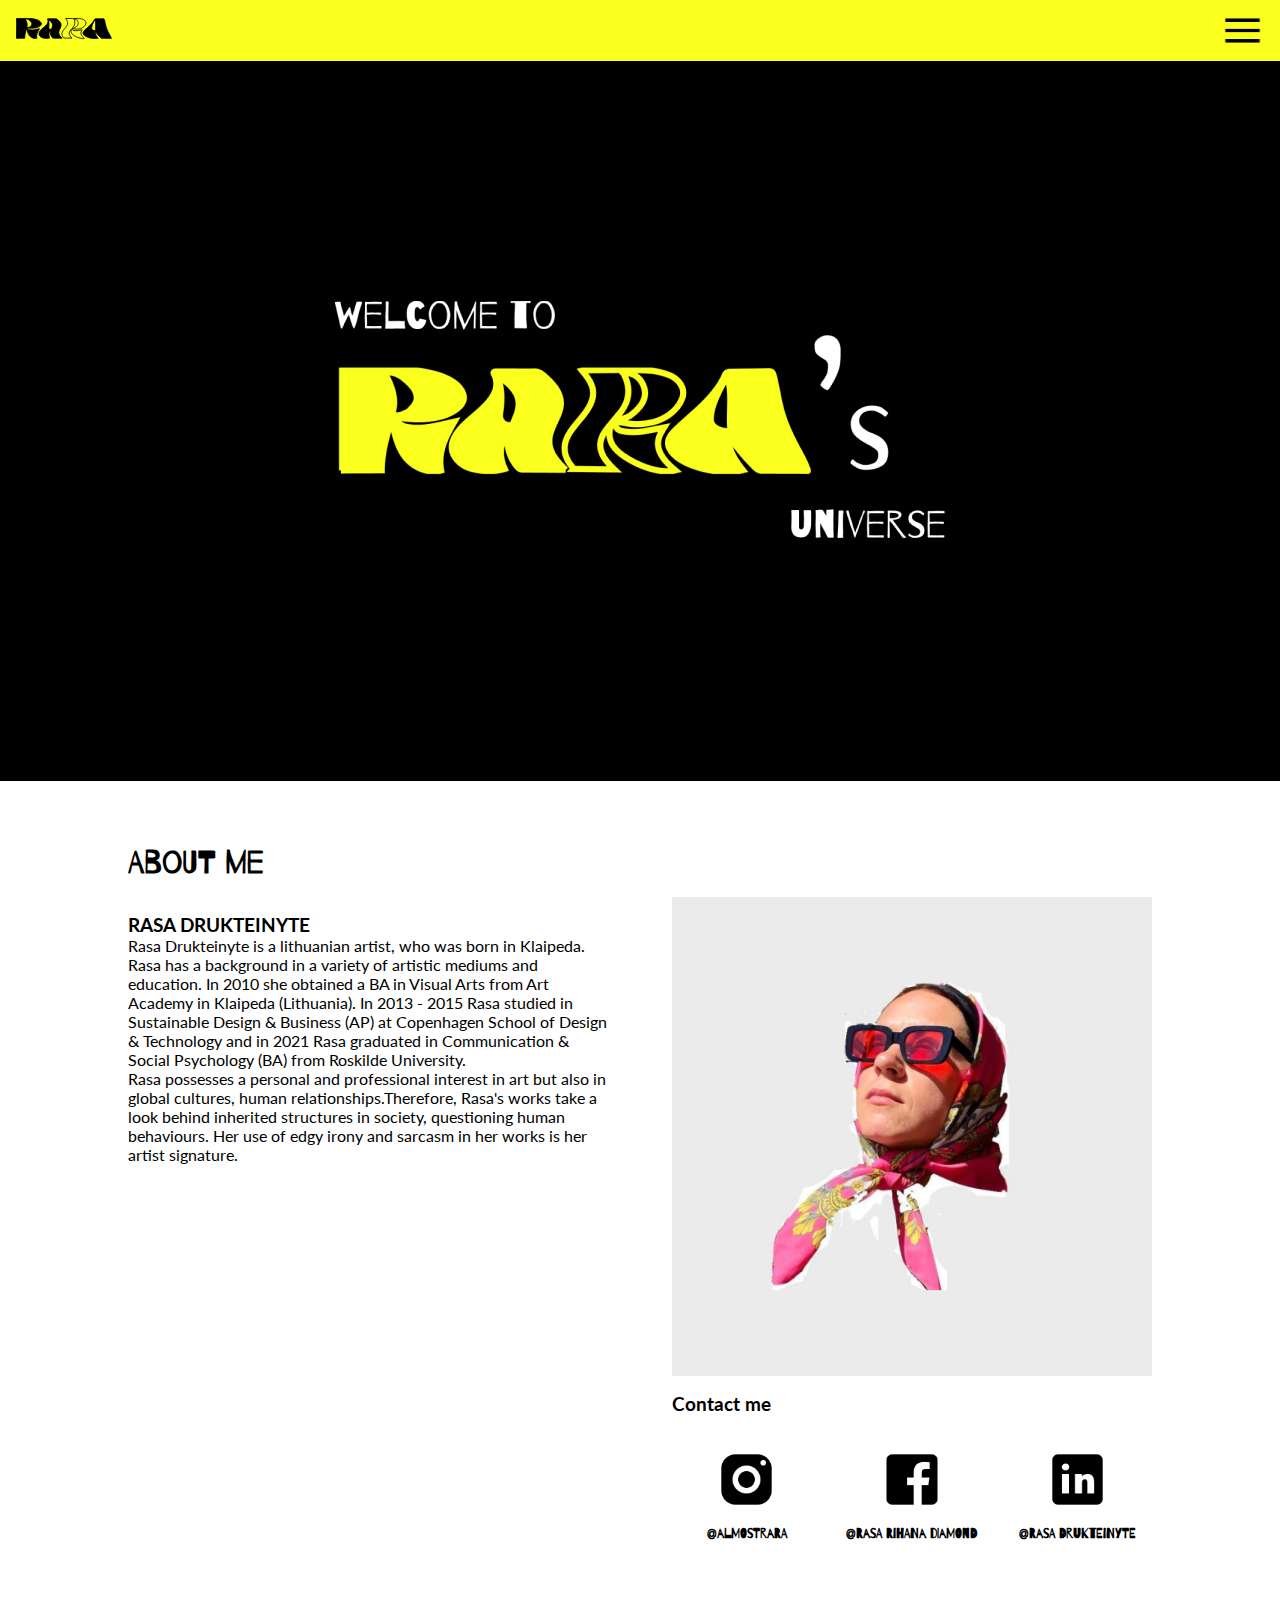
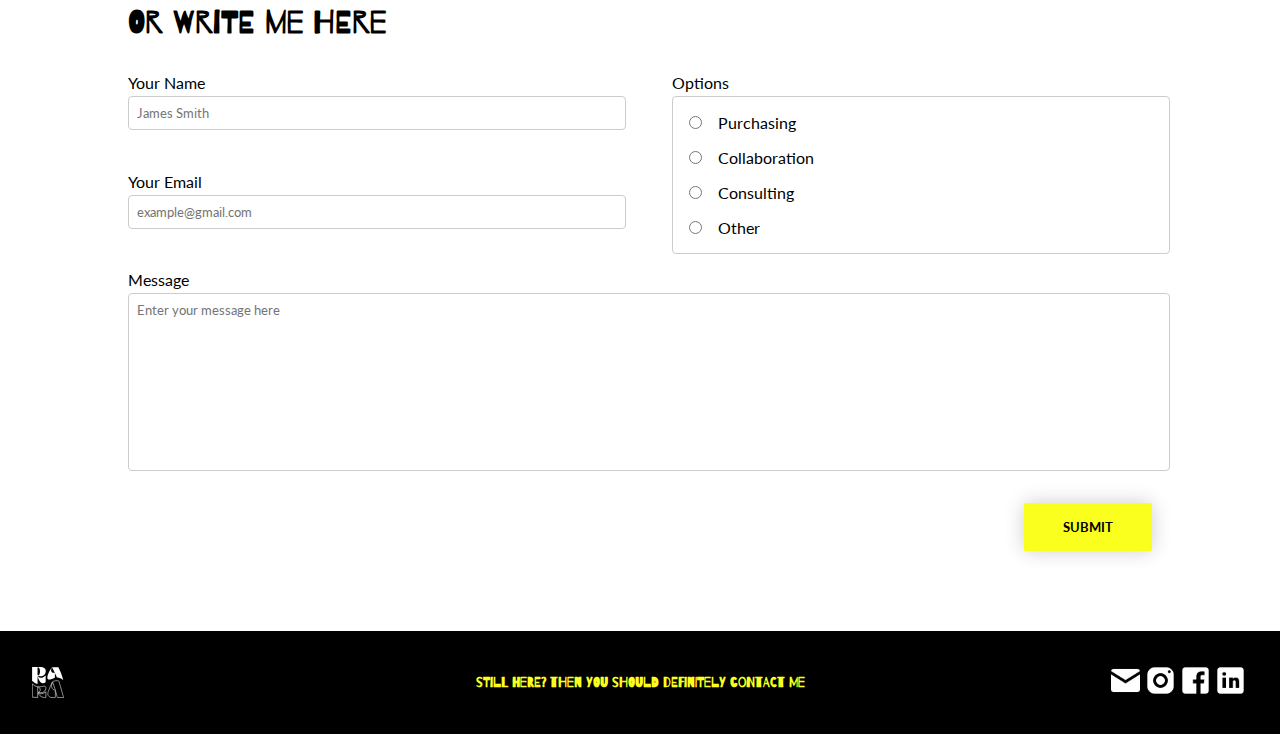
==== about.html @ 2fb07acf "profile pic" ====
<!DOCTYPE html>
<html lang="en">

<head>
  <meta charset="UTF-8" />
  <meta http-equiv="X-UA-Compatible" content="IE=edge" />
  <meta name="viewport" content="width=device-width, initial-scale=1.0" />
  <title>About Me</title>
  <link rel="stylesheet" href="css/style.css" />
</head>

<body>
  <header>
    <nav class="navbar">
      <a class="header-logo-full" href="portfolio.html"
        ><img
          src="images/logo/rara-logo-full-black.svg"
          alt="header-logo-horizontal"
      /></a>
      <img class="menu-icon" src="images/icons/Menu.svg" alt="menu-icon" />
    </nav>
    <div class="burger-menu-popUp hide">
      <img class="cross-icon" src="images/icons/cross.svg" alt="cross-icon" />
      <img
        class="header-logo-square"
        src="images/logo/rara-logo-square-black.svg"
        alt="header-logo-square"
      />

      <ul>
        
          <li class="left">
            <a href="portfolio-list.html"><h2>Porfolio</h2></a>
             <ul class="extended-menu">
               <a href="#">
                 <li>See all</li>
               </a>
               <a href="#">
                 <li>Illustration</li>
               </a>
               <a href="#">
                 <li>Digital Art</li>
               </a>
               <a href="#">
                 <li>Merchandise</li>
               </a>
               <a href="#">
                 <li>Design</li>
               </a>
             </ul>
          </li>
        
       
          <li class="right">
             <a href="shop.html"><h2>Shop</h2> </a>
             <ul class="extended-menu right">
              <a href="#">
                <li>See all</li>
              </a>
              <a href="#">
                <li>Illustration</li>
              </a>
              <a href="#">
                <li>Digital Art</li>
              </a>
              <a href="#">
                <li>Merchandise</li>
              </a>
              <a href="#">
                <li>Design</li>
              </a>
            </ul>
            </li>
       
       
          <li class="left"> <a href="eventlist.html"><h2>Events</h2></a>
          <ul class="extended-menu ">
            <a href="#">
              <li>See all</li>
            </a>
            <a href="#">
              <li>Current</li>
            </a>
          </ul>
          </li>
        
        
          <li class="right"><a href="about.html"><h2>About Me</h2></a>
          <ul class="extended-menu right">
            <a href="#">
              <li>About</li>
            </a>
            <a href="#">
              <li>Contacts</li>
            </a>
          </ul>
          </li>
        
         <li></li><a class="brg-menu-contacts" href="#">
         <h2>Contacts</h2>
        </a></li>
      </ul>
    </div>
  </header>
  <main class="main-about-page">
    
    <div class="welcome-about-bg">
      <div class="container-welcome-img"><img class="about-welcome-img" src="images/Group 47 2.png" alt="welcome-img"></div>
    </div>

    <div id="about_description">
      <h2>About me</h2>
      
      <img class="rara-img" src="images/rasa-profile-picture.png" alt="">
      <!-- <img /> -->
     
      <div class="description-text"> 
        <h3>RASA DRUKTEINYTE</h3>
      <p>
        Rasa Drukteinyte is a lithuanian artist, who was born in Klaipeda.
      </p>
      <p>
        Rasa has a background in a variety of artistic mediums and education. In 2010 she obtained a BA in Visual Arts
        from Art Academy in Klaipeda (Lithuania). In 2013 - 2015 Rasa studied in Sustainable Design & Business (AP) at
        Copenhagen School of Design & Technology and in 2021 Rasa graduated in Communication & Social Psychology (BA)
        from Roskilde University.</p>
      <p>
        Rasa possesses a personal and professional interest in art but also in global cultures, human
        relationships.Therefore, Rasa's works take a look behind inherited structures in society, questioning human
        behaviours. Her use of edgy irony and sarcasm in her works is her artist signature.

      </p>
    </div>
      <div id="about_contacts">
      <h3>Contact me</h3>
<div class="about_contacts_Some">
      <div class="container-SoMe">
        <img class="icon-img" src="assets/instagram-blk.svg" alt="">
        <h6 class="txt">@almostRARA</h6>
      </div>

      <div class="container-SoMe">
        <img class="icon-img" src="assets/facebook-blk.svg" alt="">
        <h6 class="txt">@Rasa Rihana Diamond</h6>
      </div>

      <div class="container-SoMe">
        <img class="icon-img" src="assets/linkedIn-blk.svg" alt="">
        <h6 class="txt">@Rasa Drukteinyte</h6>
      </div>
    </div>
    </div>
    </div>

   
    
  
    <div class="form-container">
      <h2>Or write me here</h2>
      <form class="form-abou-page" action="#" method="get">
        <div class="form-name-contact">
          <label for="name">Your Name</label>
          <input name="name" type="text" id="name" placeholder="James Smith ">
        </div>
        <div class="form-name-contact">
          <label for="contact">Your Email</label>
          <input name="contact" type="text" id="contact" placeholder="example@gmail.com">
        </div>
        <div class="form-option">
          <p>Options</p>
        <div class="form-option-box">
          <div class="radio-button-option">
            <label for="option"></label>
            <input name="radio" type="radio" id="option">Purchasing
          </div>
          <div class="radio-button-option">
            <label for="option"></label>
            <input name="radio" type="radio" id="option">Collaboration
          </div>
          <div class="radio-button-option">
            <label for="option"></label>
            <input name="radio" type="radio" id="option">Consulting
          </div>
          <div class="radio-button-option">
            <label for="option"></label>
            <input name="radio" type="radio" id="option">Other
          </div>
        </div>
        </div>
        <div class="form-message">
          <label for="message">Message</label>
          <textarea name="message" id="message" cols="30" rows="10" placeholder="Enter your message here"></textarea>
        </div>
        <div class="row">
          <input class="yellow-button" type="submit" value="Submit">
        </div>
      </form>

  </main>
  <footer>
    <img id="FTlogo" src="assets/logo-square-white.svg" alt="Logo-white" />

    <h5>still here? then you shouLd DEFINITELY contact me</h5>

    <ul id="footer-SoMe">
      <li id="FTmail">
        <a href="#"><img src="assets/Mail.svg" alt="mail-icon" /></a>
      </li>
      <li id="FTinstagram">
        <a href="https://www.instagram.com/almostrara/"><img src="assets/Instagram.svg" alt="instagram-icon" /></a>
      </li>
      <li id="FTfacebook">
        <a href="https://www.facebook.com/rasa.drukteinyte.7"><img src="assets/Facebook.svg" alt="facebook-icon" /></a>
      </li>
      <li id="FTlinkedin">
        <a href="https://www.linkedin.com/in/rasa-drukteinyte-70316b74/"><img src="assets/LinkedIn.svg"
            alt="linkedin-icon" /></a>
      </li>
    </ul>
  </footer>

  <script src="main.js"></script>
</body>

</html>
<script src="javascript/main.js"></script>

</body>

</html>
---- css/style.css ----
@import url("https://fonts.googleapis.com/css2?family=Barrio&family=Lato:ital,wght@0,300;0,400;0,700;1,300;1,400;1,700&display=swap");
:root {
  /*color palette*/
  --bg-color: #ffffff;
  --primary-color: #000000;
  --color4: #757575;
  --color5: #e6e6e6;
  --accent-color: #fbff1d;

  /*typography*/
  --header-font: Barrio, sans-serif;
  --text-font: Lato, sans-serif;
  --link-style: uppercase;

  /*margins and paddings*/
  --margin: 2rem;
  --double-margin: calc(var(--margin) * 2);
  --half-margin: calc(var(--margin) / 2);

  /*shadows*/
  --shadow: 0 0 20px rgba(0, 0, 0, 0.2);
}

/*---------- NAVIGATION ----------*/
header {
  width: 100%;
  background-color: var(--accent-color);
  display: grid;
}
.navbar {
  padding: 0 calc(var(--half-margin) / 2);
  display: grid;
  grid-template-columns: repeat(3, 1fr);
  align-items: center;
  z-index: 5;
  box-shadow: var(--shadow);
}
.navbar a {
  display: block;
  width: 6rem;
  grid-column: 2/3;
  justify-self: center;
}

.menu-icon {
  justify-self: right;
}

.burger-menu-popUp {
  margin-top: -3.5rem;
  aspect-ratio: 9/18;
  background-color: var(--accent-color);
  display: grid;
  grid-template-rows: auto 35% 65%;
  padding: var(--half-margin);

  z-index: 10;

  justify-items: center;
  align-items: center;
}
.header-logo-square {
  max-width: 30%;
}
.burger-menu-popUp > ul {
  margin: 0;
  padding: 0;
  list-style: none;
  display: grid;
  gap: var(--margin);
  justify-items: center;
  align-self: flex-start;
}

.extended-menu {
  display: none;
}
.burger-menu-popUp a,
.burger-menu-popUp h2 {
  text-decoration: none;
  color: var(--primary-color);
  font-family: var(--text-font);
  text-transform: var(--link-style);
  font-weight: 200;
  font-size: 1rem;
}

.brg-menu-contacts {
  margin-top: var(--margin);
}
.cross-icon {
  justify-self: right;
}
/*---------- FOOTER ----------*/
footer {
  background-color: var(--primary-color);
  padding: var(--margin);
  display: grid;
  align-items: center;
  justify-items: center;
  gap: var(--half-margin);
}
footer h5 {
  display: none;
}
#FTlogo {
  max-width: 2rem;
}

#footer-SoMe {
  list-style-type: none;
  margin: 0;
  padding: 0;
  display: flex;
}
/*---------- GENERAL SETTINGS ----------*/
.hide {
  display: none;
}

body {
  margin: 0;
}

* {
  margin: 0;
  padding: 0;
}

main {
  margin: var(--margin); /*doesn't fit with all pages*/
  display: grid;
  grid-template-columns: 1fr;
  justify-items: center;
}

img {
  max-width: 100%;
}

h2 {
  font-family: var(--header-font);
  font-size: 2rem; /*I think it's better if we use rem instead of %*/
}

h3 {
  font-family: var(--text-font);
  font-weight: 700;
  font-size: 1.2rem;
}

p {
  font-family: var(--text-font);
  font-size: 1rem;
}
.yellowBG {
  background-color: var(--accent-color);
  padding: calc(var(--half-margin) / 4);
}
/*---------- INDEX / LANDING PAGE ----------*/

.index-body {
  background-color: var(--primary-color);
  color: var(--bg-color);
}

.index-logo-container {
  max-width: 50%;
  margin: var(--margin);
  display: grid;
  grid-template-columns: 1fr;
  align-items: center;
}

.index-page-logo {
  max-width: 100%;
}

.index-h1 {
  font-family: var(--header-font);
  font-size: 2.8em;
  width: 70%;
  text-align: center;
}
.index-buttons {
  display: flex;
  flex-direction: column;
}
/*---------- BUTTONS ----------*/

.yellow-button {
  font-family: var(--text-font);
  font-weight: bold;
  color: var(--primary-color);
  background-color: var(--accent-color);
  width: 8rem;
  text-align: center;
  text-decoration: none;
  text-transform: uppercase;
  padding-inline: var(--margin);
  padding-top: var(--half-margin);
  padding-bottom: var(--half-margin);
  margin: var(--half-margin);
  box-shadow: var(--shadow);
}

.yellow-button:hover {
  background-image: url(../images/icons/hover-effects/Hover-effect-rectangualr-black.svg);
  background-size: 8rem;
  background-repeat: no-repeat;
  background-position: center;
}

.yellow-button:active {
  background-image: url(../images/icons/hover-effects/Hover-effect-rectangualr-yellow.svg);
  background-size: 8rem;
  background-repeat: no-repeat;
  background-position: center;

  color: var(--accent-color);
  background-color: var(--primary-color);
}

.black-button {
  font-family: var(--text-font);
  font-weight: bold;
  color: var(--bg-color);
  background-color: var(--primary-color);
  width: 8em;
  text-align: center;
  text-decoration: none;
  text-transform: uppercase;
  padding-inline: var(--margin);
  padding-top: var(--half-margin);
  padding-bottom: var(--half-margin);
  margin: var(--half-margin);
  box-shadow: var(--shadow);
}

/*---------- SIDE ARROW ----------*/
.back-arrow {
  margin-bottom: var(--half-margin);
}

.side-arrow {
  margin-bottom: var(--half-margin);
  justify-self: left;
}

/*---------- CATEGORY DROP DOWN MENU ----------*/

.select-category-container {
  padding: var(--half-margin);
  display: flex;
  align-items: center;
  justify-content: center;
  border-style: solid;
  border-color: var(--primary-color);
  border-width: 0.1em;
  width: calc(100% - var(--margin) - 0.2em);
  margin-top: var(--half-margin);
}

.categories-drop-down {
  margin-top: -1.1em;
  padding: var(--half-margin);
  width: calc(100% - var(--margin) - 0.2em);
  border-style: solid;
  border-color: var(--primary-color);
  border-width: 0.1em;
  border-top: none;
}

.categories-drop-down ul {
  list-style-type: none;
  display: flex;
  flex-direction: row;
  flex-wrap: wrap;
  column-gap: var(--double-margin);
  row-gap: var(--margin);
  justify-content: center;
  margin-bottom: var(--half-margin);
}

.categories-drop-down li {
  width: 100%;
}

.categories-drop-down a {
  text-decoration: none;
  color: var(--primary-color);
  font-family: var(--text-font);
  aspect-ratio: 2.5/1;
}

.categories-drop-down a:hover {
  background-image: url(../images/icons/hover-effects/Hover-effect-line-black.svg);
  background-size: contain;
  background-repeat: no-repeat;
  background-position: center;
  background-position-y: bottom;
}
.up-arrow {
  transform: rotate(180deg);
}

/*bg color*/
.gray {
  background-color: var(--color5);
}
.white {
  background-color: var(--bg-color);
}

/* selected category */
.selected {
  background-image: url(../images/icons/hover-effects/Hover-effect-line-black.svg);
  background-size: contain;
  background-repeat: no-repeat;
  background-position: center;
  background-position-y: bottom;
}

/*---------- MICROINTERACTIONS ----------*/
/*LINK HOVER EFFECTS*/
.burger-menu-popUp a:hover {
  background-image: url(../images/icons/hover-effects/Hover-effect-line-black.svg);
  background-size: cover;
  background-position: center;
}
.burger-menu-popUp a:active {
  font-weight: 400;
  background-image: url(../images/icons/hover-effects/Hover-effect-line-black-bold.svg);
  background-size: cover;
  background-position: center;
}
/*ICONS HOVER EFFECTS*/
#footer-SoMe li:hover {
  background-image: url(../images/icons/hover-effects/Hover-effect-round-yellow.svg);
  background-size: cover;
  background-position: center;
}
/*---------- PORTFOLIO ----------*/

.main-portfolio {
  margin: 0;
  justify-items: left;
}

.portfolio-video-container {
  background-image: url(../images/placeholder-image.jpg);
  aspect-ratio: 9/16;
  height: 100%;
  width: 100%;
  background-size: cover;
  background-position: center;
  background-repeat: no-repeat;
  position: relative;
  display: grid;
}

.portfolio-video-container a {
  justify-self: center;
  align-self: end;
}

.portfolio-feature-container {
  display: grid;
  grid-template-columns: 1fr;
  position: relative;
}

.portfolio-feature-text {
  margin: var(--double-margin);
  margin-bottom: var(--half-margin);
}

.portfolio-events-text {
  margin: var(--double-margin);
  margin-bottom: var(--half-margin);
}

.portfolio-events-container {
  display: grid;
  grid-template-columns: 1fr;
  position: relative;
}

.main-portfolio h2 {
  margin-top: calc(var(--half-margin) / 2);
  margin-bottom: var(--half-margin);
}

.featured-event-image,
.featured-portfolio-image {
  aspect-ratio: 5/3;
  object-fit: cover;
  margin-top: var(--half-margin);
}

.event-credits {
  text-align: right;
  z-index: 2;
}

.portfolio-events-container .yellow-button {
  margin-top: -1.5em;
  justify-self: center;
}

.portfolio-feature-container .yellow-button {
  margin-top: -1.5em;
  justify-self: center;
}

.portfolio-instagram-container {
  margin: var(--double-margin);
  display: grid;
  grid-template-columns: 1fr;
  justify-items: center;
}

.portfolio-instagram-container h4 {
  margin-top: var(--half-margin);
}

.portfolio-instagram-container h4 a {
  font-family: var(--text-font);
  text-decoration: none;
  text-transform: uppercase;
  color: var(--primary-color);
  font-weight: 200;
}
.portfolio-instagram-container h4 a:hover {
  background-image: url(../images/icons/hover-effects/Hover-effect-line-black.svg);
  background-size: cover;
  background-position: center;
}
.portfolio-instagram-container h4 a:active {
  font-weight: 400;
  background-image: url(../images/icons/hover-effects/Hover-effect-line-black-bold.svg);
  background-size: cover;
  background-position: center;
}
.portfolio-instagram-container img {
  aspect-ratio: 1/1;
  object-fit: cover;
  margin-top: var(--half-margin);
}

/*---------- PORTFOLIO - LIST ----------*/

.main-portfolio-list {
  margin: var(--margin);
  gap: var(--half-margin);
}

.porfolio-list-container {
  margin-top: var(--half-margin);
}

.main-portfolio-list h1 {
  font-family: var(--header-font);
}

.main-portfolio-list h2 {
  font-family: var(--text-font);
  font-size: 1.2rem;
}

.portfolio-list-card {
  max-width: 100%;
  position: relative;
  margin-bottom: var(--margin);
}

.portfolio-list-link {
  text-decoration: none;
  width: 100%;
  position: relative;
  display: grid;
  grid-template-columns: 1fr;
  background-color: var(--accent-color);
}

.portfolio-list-card:hover .portfolio-list-image {
  filter: opacity(50%);
}

.portfolio-list-image {
  max-width: 100%;
  display: block;
  /* aspect-ratio: 1/1; */
  object-fit: cover;
  z-index: 1;
  box-shadow: var(--shadow);
}

.portfolio-list-text {
  color: var(--primary-color);
  z-index: 3;
  position: absolute;
  align-self: end;
  margin: var(--half-margin);
  visibility: hidden;
}

.portfolio-list-title {
  font-family: var(--text-font);
  font-weight: 900;
  text-transform: lowercase;
  font-size: 2.5em;
}

.portfolio-list-category {
  font-family: var(--text-font);
  text-transform: uppercase;
  font-weight: 400;
}

.portfolio-list-card :hover .portfolio-list-text {
  visibility: visible;
}

/*---------- PORTFOLIO - ARTWORK ----------*/

.main-portfolio-artwork {
  justify-items: left;
}

.artwork-container {
  max-width: 100%;
  position: relative;
  margin: var(--half-margin);
  display: grid;
  gap: var(--margin);
}

.artwork-image {
  max-width: 100%;
  aspect-ratio: 1/1;
  object-fit: cover;
}

.artwork-text {
  margin-top: var(--half-margin);
  margin-bottom: var(--half-margin);
}

.artwork-title {
  font-family: var(--header-font);
  background-color: var(--accent-color);
  width: fit-content;
  padding: 0.2em;
  margin-top: var(--half-margin);
}

.artwork-category {
  font-family: var(--text-font);
  text-transform: uppercase;
  font-size: 1.2rem;
}

.artwork-description {
  margin-top: var(--margin);
}

/*---------- ABOUT PAGE ----------*/

.main-about-page {
  display: grid;
  margin: 0;
  grid-template-columns: 1fr;
}

.welcome-about-bg {
  grid-column: 1;
  display: grid;
  justify-items: center;
  align-items: center;
  width: 100%;
  margin: 0;
  padding: 0;
  background-color: var(--primary-color);
  aspect-ratio: 3/4;
}

.about-welcome-img-container {
  display: block;
  justify-items: center;
  width: 100%;
  aspect-ratio: 16/9;
}
.container-welcome-img {
  grid-column: 1;
  margin: var(--half-margin);
}
img.about-welcome-img {
  grid-column: 1;
  max-width: 100%;
  /* margin: var(--double-margin); */
}

.rara-img {
  width: 100%;
}
#about_description {
  margin: var(--margin);
}
#about_description > p {
  padding-top: 0.5rem;
  padding-bottom: 0.5rem;
  text-align: justify;
  font-size: 1.2rem;
}

#about_description > h2,
#about_contacts > h2,
.form-container > h2 {
  text-align: center;
  margin-bottom: var(--half-margin);
}
#about_description > h3 {
  margin: var(--half-margin) 0;
}

#about_contacts {
  display: flex;
  flex-direction: column;
  margin: var(--margin) 0;
  gap: var(--half-margin);
}

#about-contacts h3 {
  margin: 0;
}

/* contact me */

.container-SoMe {
  display: flex;
  align-items: center;
}

.txt {
  text-align: inherit;
  font-family: var(--header-font);
  font-size: 1rem;
}

/* form */
.form-container {
  width: 100%;
  margin-bottom: var(--margin);
}
.form-abou-page {
  margin: var(--margin);
}

.form-name-contact {
  font-family: var(--text-font);
  gap: 0.25rem;
  /* gap to make space between field name and field */
  margin-bottom: var(--half-margin);
}
.form-option p {
  font-size: 1rem;
  margin-bottom: 0.25rem;
}
.radio-button-option {
  font-family: var(--text-font);
  padding: calc(var(--half-margin) / 2);
}
.form-abou-page > .radio-button-option > label {
  padding-bottom: 1rem;
}
.form-message {
  font-family: var(--text-font);
  display: flex;
  flex-direction: column;
  gap: 0.25rem;
}

input[type="text"],
textarea,
.form-option-box {
  width: 100%;
  padding: 0.5rem 0.5rem;
  border: 1px solid #ccc;
  border-radius: 4px;
  cursor: pointer;
  font-family: var(--text-font);
}
textarea {
  outline: none;
  resize: none;
}
input[type="radio"] {
  cursor: pointer;
  margin-right: 1rem;
}
.form-name-contact {
  display: flex;
  flex-direction: column;
  align-items: flex-start;
}
.form-option-box {
  border: 1px solid #ccc;
  border-radius: 4px;
  width: 100%;
  margin-bottom: 1rem;
}

input[type="submit"] {
  cursor: pointer;
  float: right;
}

input[type="submit"]:hover {
  background-color: var(--accent-color);
}

.form-container .yellow-button {
  border: none;
  padding-inline: var(--margin);
  padding-top: var(--half-margin);
  padding-bottom: var(--half-margin);
  margin-inline: 0;
}
/*---------- EVENT LIST ----------*/

#event-list main {
  margin: 0;
}

#event-list h1 {
  font-family: var(--header-font);
  text-align: center;
  margin-top: var(--margin);
}

#event-list h2 {
  font-family: var(--header-font);
  font-size: 2rem;
  margin-top: calc(var(--half-margin) / 2);
  margin-bottom: calc(var(--half-margin) / 2);
}

#event-list h3 {
  font-family: var(--text-font);
  font-weight: 700;
  font-size: 1.2rem;
}

#event-list h4 {
  font-family: var(--text-font);
  font-weight: 700;
  font-size: 1rem;
}

.current-event-container {
  display: grid;
  row-gap: var(--half-margin);
  grid-template-columns: 1fr;
}

.current-event-text {
  margin-inline: var(--margin);
  margin-top: var(--half-margin);
  margin-bottom: var(--half-margin);
}

.current-event-container img {
  max-width: 100%;
  aspect-ratio: 5/3;
  object-fit: cover;
  box-shadow: var(--shadow);
}

.current-event-container .yellow-button {
  margin-top: -2.5em;
  justify-self: center;
}

.past-events-container {
  display: grid;
  gap: var(--margin);
  margin: var(--double-margin);
}

.past-events-container h3 {
  text-transform: uppercase;
}

.event-container {
  display: grid;
  row-gap: var(--half-margin);
}
.event-container img {
  max-width: 100%;
  aspect-ratio: 5/3;
  object-fit: cover;

  box-shadow: var(--shadow);
}

.event-container .yellow-button {
  justify-self: end;
  margin-right: 0;
}

/*---------- EVENT PAGE ----------*/

#event-page main {
  margin: 0;
  display: grid;
  justify-items: left;
  gap: var(--half-margin);
}

#event-page .back-arrow {
  margin: var(--half-margin);
}

#event-page h1,
#event-page h3 {
  margin-left: var(--margin);
}

#event-page h3,
#event-page h4 {
  font-family: var(--text-font);
  font-weight: 700;
}

#event-page h1 {
  font-family: var(--header-font);
}

#event-page h3 {
  text-transform: uppercase;
}

#event-page p {
  font-family: var(--text-font);
}

.event-image {
  max-width: 100%;
  aspect-ratio: 1/1;
  object-fit: cover;
  margin-top: var(--half-margin);
  box-shadow: var(--shadow);
}

.event-text {
  margin-inline: var(--double-margin);
  margin-top: var(--margin);
  margin-bottom: var(--margin);
}

.event-date,
.event-location {
  display: grid;
  grid-template-columns: auto 5fr;
  gap: var(--half-margin);
  margin-top: var(--half-margin);
}

/*---------- SHOP LIST ----------*/
#shop-list {
  margin: 0;
  background-color: var(--color5);
}
#shop-list main {
  gap: var(--half-margin);
}
.product-list {
  display: grid;
  gap: var(--double-margin);
  margin-top: var(--half-margin);
}
#shop-list h1 {
  font-family: var(--header-font);
}
#shop-list main h2 {
  margin: 0;
  padding: 0;
  font-family: var(--text-font);
  font-size: 1.2rem;
}
.product-card {
  display: grid;
  grid-template-columns: 2fr 1fr;
  gap: var(--half-margin);

  text-decoration: none;
  color: var(--primary-color);
}

.product-card a {
  display: block;
  grid-column: 1/3;
  justify-self: center;
  background-color: var(--accent-color);
  border: solid var(--accent-color) 0.2rem;
  text-decoration: none;
  width: 100%;
  aspect-ratio: 1/1;

  display: grid;
  justify-items: center;
  align-items: center;
  position: relative;
}

.product-card img {
  background-color: var(--accent-color);
  max-width: 100%;
  aspect-ratio: 1/1;
  object-fit: cover;
  display: block;
  z-index: 1;
  grid-area: 1/1/2/2;
  box-shadow: var(--shadow);
}

.product-card a::before {
  content: "see details";
  color: var(--primary-color);
  font-size: 2rem;
  font-weight: 700;
  font-family: var(--text-font);
  position: absolute;
  z-index: 3;
  display: none;
}

.product-card:hover img {
  filter: opacity(50%);
}

.product-card:hover a::before {
  display: block;
}

.product-card h3,
.product-card h4 {
  margin: 0;
  padding: 0;

  font-family: var(--text-font);
  font-weight: 700;
  text-transform: var(--link-style);
  font-size: 0.7rem;
  height: auto;
}
.product-price {
  justify-self: right;
  font-weight: 700;
}
/*---------- SHOP PRODUCT ----------*/
.shop-product {
  margin: 0;
  background-color: var(--color5);
}

.artwork-image {
  max-width: 100%;
  aspect-ratio: 1/1;
  object-fit: cover;
  box-shadow: var(--shadow);
}

.shop-product main {
  display: grid;
  gap: var(--half-margin);
  justify-items: left;
}
.shop-product main a:last-of-type {
  justify-self: center;
}
/*---------- SHOP PURCHASE ----------*/

/* Mobile view */
.back-arrow {
  margin-bottom: var(--half-margin);
  justify-self: left;
}

.purchase-product {
  display: grid;
  gap: var(--margin);
}
.purchase-card {
  display: grid;
  grid-template-columns: 2fr 1fr;
  gap: var(--half-margin);

  text-decoration: none;
  color: var(--primary-color);
  margin: var(--half-margin);
}

.purchase-card img {
  background-color: var(--accent-color);
  max-width: 50%;
  aspect-ratio: 1/1;
  object-fit: cover;
  display: block;
  z-index: 1;
  grid-area: 1/1/2/2;
  box-shadow: var(--shadow);
}

.purchase-details{
  margin-left: 40%;
  margin-top: -35%;
  font: var(--text-font);
}

.purchase-price{
margin-left: 70%;
margin-top: -20%;
font: var(--text-font);
}

.shipping-info{
  margin-left: 1%;
  margin-top: -10%;
  font: var(--text-font);
}

.shipping-price{
  margin-left: 70%;
  margin-top: -19%;
  font: var(--text-font);
}
.shipping-total{
  margin-left: 70%;
  margin-top: -19%;
  font: var(--text-font);
}



.text-steps{
  font: var(--text-font);
  margin-left: -75%;
  margin-top: -10%;
}

/* Purchase- Personal Details form */





/*---------- MEDIA QUERIES ----------*/

/*----tablet screen size----*/
@media only screen and (min-width: 700px) {
  /*------- navigation -------*/
  .navbar {
    padding: calc(var(--half-margin) / 2) var(--half-margin);
    display: grid;
  }
  .navbar a {
    grid-column: 1/2;
    justify-self: left;
  }

  .menu-icon {
    grid-column: 3/4;
  }

  .burger-menu-popUp {
    aspect-ratio: 3/4;
  }
  .header-logo-square {
    max-width: 20%;
  }
  .burger-menu-popUp ul {
    align-self: center;
  }
  .burger-menu-popUp h2 {
    font-size: 1.2rem;
  }

  /*------- footer -------*/
  footer {
    background-color: var(--primary-color);
    padding: var(--margin);
    display: grid;

    grid-template-columns: 1fr 2fr 1fr;
  }
  footer h5 {
    display: block;
    color: var(--accent-color);
    font-family: var(--header-font);
    text-align: center;
  }
  #FTlogo {
    justify-self: left;
  }
  #footer-SoMe {
    justify-self: right;
  }

  /*------- general -------*/
  p {
    font-size: 1.2rem;
  }
  /*------- index page -------*/
  .index-body {
    display: grid;
    align-content: center;
    height: 100vh;
  }
  .index-body main {
    gap: var(--margin);
  }
  .index-logo-container {
    max-width: 25%;
    align-items: center;
    align-self: flex-start;
  }

  .index-buttons {
    flex-direction: row;
  }

  /*------- buttons -------*/
  .yellow-button {
    padding: 1.5rem var(--margin);
  }

  /*------- local navigation -------*/
  .categories-drop-down {
    margin-top: 0;
  }
  .categories-drop-down ul {
    width: 100%;
    display: flex;
    justify-content: space-evenly;
    gap: var(--half-margin);
  }

  .up-arrow {
    display: none;
  }
  .drop-down-arrow {
    display: none;
  }
  .h2-drop-down {
    display: none;
  }

  /*------- portfolio -------*/
  .main-portfolio {
    gap: calc(var(--double-margin) + var(--margin));
  }
  .portfolio-video-container {
    aspect-ratio: 3/4;
  }

  .portfolio-feature-container {
    margin: 0 var(--double-margin);
  }

  .portfolio-feature-text {
    margin: 0;
  }

  .portfolio-events-text {
    margin: 0;
  }

  .portfolio-events-container {
    margin: 0 var(--double-margin);
    align-content: center;
  }

  .portfolio-instagram-container {
    margin: 0 var(--double-margin);
    margin-bottom: var(--double-margin);
  }

  .portfolio-instagram-container div {
    display: flex;
    gap: var(--half-margin);
  }

  .portfolio-instagram-container h4 a {
    font-size: 1.2rem;
  }

  /*------- portfolio list -------*/
  .main-portfolio-list {
    margin: var(--margin);
    gap: var(--margin);
  }
  .porfolio-list-container {
    columns: 2;
    column-gap: var(--margin);
  }

  .portfolio-list-card {
    page-break-inside: avoid;
  }

  /*------- portfolio artwork -------*/
  .main-portfolio-artwork {
    gap: var(--half-margin);
    margin: var(--double-margin) calc(var(--double-margin) + var(--margin));
  }
  .artwork-container {
    margin: 0;
    gap: var(--double-margin);
  }

  .artwork-text {
    margin: 0;
  }

  .artwork-description {
    margin-top: var(--margin);
  }

  /*------- about page -------*/
  .welcome-about-bg {
    aspect-ratio: 4/3;
  }

  .rara-img {
    width: auto;
    height: 100%;
    grid-column: 2/3;
    grid-row: 2/5;
    object-fit: cover;
  }
  #about_description {
    margin: var(--double-margin);
    display: grid;
    grid-template-columns: 1fr 1fr;
    column-gap: var(--margin);
  }
  #about_description h2 {
    grid-column: 1/3;
  }

  #about_description h3,
  #about_description h4,
  #about_description p {
    grid-column: 1/2;
  }

  #about_description > p {
    padding-top: 0.5rem;
    padding-bottom: 0.5rem;
    text-align: justify;
  }

  #about_description > h2,
  #about_contacts > h2,
  .form-container > h2 {
    text-align: left;
    margin-bottom: var(--half-margin);
  }
  #about_description > h3 {
    margin: 0;
    margin-bottom: var(--half-margin);
  }

  #about_contacts {
    grid-row: 5/6;
    grid-column: 2/3;
    margin: 0;
    gap: var(--half-margin);
    align-self: center;
  }

  .about_contacts_Some {
    display: grid;
    grid-template-columns: repeat(3, 1fr);
    gap: var(--half-margin);
  }
  .container-SoMe {
    display: grid;
    justify-items: center;
  }
  .icon-img {
    max-height: 70%;
  }
  .txt {
    text-align: center;
    font-family: var(--header-font);
    font-size: 0.8rem;
    height: auto;
  }

  /* form */
  .form-container {
    width: 80%;
    margin-inline: var(--double-margin);
  }
  .form-abou-page {
    margin: var(--margin) 0;
    display: grid;
    grid-template-columns: 1fr 1fr;
    gap: var(--half-margin) var(--double-margin);
  }
  .form-name-contact {
    grid-column: 1/2;
    margin: 0;
  }
  .form-option {
    grid-column: 2/3;
    grid-row: 1/3;
  }
  .form-option-box {
    margin: 0;
  }
  .form-message {
    grid-column: 1/3;
  }
  .row {
    grid-column: 2/3;
  }
  /*------- event list -------*/
  #event-list main {
    margin: var(--double-margin);
    margin-top: var(--margin);
    gap: var(--double-margin);
  }
  #event-list .yellow-button {
    padding: 1rem;
  }

  .current-event-container {
    gap: var(--margin);
    grid-template-columns: 1fr 1fr;
  }

  .current-event-text {
    margin: 0;
    grid-column: 2/3;
  }

  .current-event-container img {
    aspect-ratio: 4/3;
    grid-row: 1/3;
  }

  .current-event-container .yellow-button {
    margin: 0;
    justify-self: left;
    align-self: flex-end;
  }

  .past-events-container {
    gap: var(--double-margin);
    margin: 0;
    margin-top: var(--margin);
  }

  .event-container {
    gap: 0 var(--margin);
    grid-template-columns: 1fr 1fr;
  }
  .event-container img {
    aspect-ratio: 4/3;
    grid-column: 1/2;
    grid-row: 1/5;
    margin: 0;
    align-self: center;
  }
  .event-title {
    margin: 0;
  }
  .event-date {
    grid-column: 2/3;
    margin: 0;
  }
  .event-location {
    grid-column: 2/3;
    margin: 0;
  }
  .event-container .yellow-button {
    justify-self: end;
    align-self: flex-end;
    grid-column: 2/3;
    margin: 0;
    margin-top: var(--margin);
  }

  /*------- event page -------*/
  #event-page main {
    margin: var(--double-margin) calc(var(--double-margin) + var(--margin));
    display: grid;
    justify-items: left;
    gap: var(--half-margin);
  }

  .back-arrow {
    margin: 0;
    margin-bottom: var(--margin);
  }

  #event-page h1,
  #event-page h3 {
    margin-left: 0;
  }
  #event-page h4 {
    font-size: 1.2rem;
  }
  .event-text {
    margin: 0;
    gap: calc(var(--half-margin) / 2);
  }
  .event-image {
    margin-bottom: var(--margin);
  }
  .event-description {
    margin-top: var(--half-margin);
  }
  .event-date,
  .event-location {
    display: grid;
    grid-template-columns: auto 5fr;
    gap: var(--half-margin);
    margin-top: var(--half-margin);
  }

  /*------- shop list -------*/

  #shop-list main {
    margin: var(--double-margin);
  }
  .product-list {
    gap: var(--double-margin);
    grid-template-columns: 1fr 1fr;
  }
  #shop-list main h2 {
    margin: 0;
    padding: 0;
    font-family: var(--text-font);
    font-size: 1.2rem;
  }
  .product-card h3,
  .product-card h4 {
    font-size: 1rem;
  }

  /*------- shop page -------*/
  .artwork-image {
    max-width: 100%;
    aspect-ratio: 1/1;
    object-fit: cover;
    box-shadow: var(--shadow);
  }

  .shop-product main {
    margin: var(--double-margin) calc(var(--double-margin) + var(--margin));
    display: grid;
    gap: var(--margin);
    justify-items: left;
  }

  .shop-product main a:last-of-type {
    justify-self: right;
    margin-inline: 0;
  }
}

/*----tablet screen size----*/
@media only screen and (min-width: 900px) {
  /*------- navigation -------*/
  .menu-icon {
    grid-column: 3/4;
  }

  .burger-menu-popUp {
    aspect-ratio: 16/9;
    grid-template-rows: auto 20% 80%;
  }
  .header-logo-square {
    max-width: 10%;
  }
  .burger-menu-popUp > ul {
    align-self: center;
    grid-template-columns: 1fr 1fr;
    justify-items: start;
    width: 60%;
    height: 80%;
    align-items: end;
  }
  .burger-menu-popUp h2 {
    font-family: var(--header-font);
    margin-bottom: var(--half-margin);
  }
  .extended-menu {
    display: grid;
    list-style: none;
    padding: 0;
    margin: 0;
    gap: calc(var(--half-margin) / 2);
  }
  .right {
    display: grid;
    justify-items: end;
    justify-self: right;
  }
  .brg-menu-contacts {
    display: none;
  }

  /*------- general -------*/
  p {
    font-size: 1rem;
  }

  /*------- buttons -------*/
  .yellow-button {
    padding: var(--half-margin);
  }

  /*------- index page -------*/
  .index-body main {
    gap: var(--half-margin);
  }
  .index-logo-container {
    max-width: 12%;
    margin: var(--double-margin);
  }
  .index-h1 {
    font-size: 2rem;
  }

  /*------- portfolio -------*/
  .main-portfolio {
    gap: calc(var(--double-margin) + var(--margin));
  }

  .portfolio-feature-container,
  .portfolio-events-container {
    margin: 0 calc(var(--double-margin) * 2);
    grid-template-columns: 1fr 1fr;
    gap: var(--half-margin);
  }
  .featured-event-image,
  .featured-portfolio-image {
    margin: 0;
    aspect-ratio: 4/3;
    grid-row: 1/3;
  }
  .featured-portfolio-image {
    grid-column: 2/3;
  }
  .portfolio-feature-text {
    align-self: center;
  }
  .main-portfolio h2 {
    font-size: 2.5rem;
  }
  .portfolio-feature-container .yellow-button,
  .portfolio-events-container .yellow-button {
    margin: 0;
    align-self: center;
    justify-self: left;
  }
  .portfolio-events-text {
    align-self: center;
  }

  .portfolio-events-text,
  .portfolio-events-container .yellow-button {
    margin-left: var(--half-margin);
  }
  .featured-event-image {
    grid-column: 1/2;
  }

  .portfolio-instagram-container {
    margin: 0 calc(var(--double-margin) * 2);
    margin-bottom: calc(var(--double-margin) + var(--margin));
  }
  .portfolio-instagram-container img {
    margin-top: var(--margin);
  }
  .portfolio-instagram-container div {
    gap: var(--margin);
  }

  .portfolio-instagram-container h4 a {
    font-size: 1.2rem;
  }
  /*------- portfolio list -------*/
  .main-portfolio-list {
    margin: var(--margin) calc(var(--double-margin) * 2);
    gap: var(--margin);
  }
  .porfolio-list-container {
    columns: 4;
    column-gap: var(--double-margin);
  }

  .portfolio-list-card {
    page-break-inside: avoid;
  }

  /*------- portfolio artwork -------*/
  .main-portfolio-artwork {
    gap: var(--half-margin) var(--double-margin);
    margin: 0;
    grid-template-columns: 1fr 1fr;
  }
  .main-portfolio-artwork .back-arrow {
    grid-column: 2/3;
    margin: 0;
    margin-top: var(--half-margin);
  }
  .artwork-container {
    margin: 0;
    gap: var(--double-margin);
    grid-column: 1/3;
    grid-template-columns: 1fr 1fr;
  }
  .artwork-container .artwork-image {
    width: 100%;
    margin-top: -4rem;
    aspect-ratio: 185/ 220;
    object-fit: cover;
    object-position: top;
  }
  .artwork-text {
    margin: 0;
    align-self: center;
  }

  /*------- about page -------*/
  .welcome-about-bg {
    aspect-ratio: 16/9;
  }

  #about_description {
    margin: var(--double-margin) calc(var(--double-margin) * 2);
    display: grid;
    grid-template-columns: 1fr 1fr;
    column-gap: var(--double-margin);
  }
  #about_description h3 {
    margin-top: var(--half-margin);
  }
  /*------- event list -------*/
  #event-list main {
    margin: var(--double-margin) calc(var(--double-margin) * 2);
    margin-top: var(--margin);
    gap: var(--double-margin);
  }
  .current-event-text {
    align-self: center;
  }
  .current-event-container .yellow-button {
    align-self: center;
  }
  .current-event-container img {
    max-width: 90%;
  }

  .past-events-container {
    gap: var(--double-margin);
    margin: var(--margin) 0;
  }
  .event-container img {
    aspect-ratio: 5/3;
    max-width: 80%;
  }
  /*------- event page -------*/
  #event-page main {
    gap: var(--half-margin) var(--double-margin);
    margin: 0;
    margin-right: var(--double-margin);
    grid-template-columns: 1fr 1fr;
  }

  #event-page .back-arrow {
    grid-column: 2/3;
    margin-inline: 0;
  }
  .event-text {
    margin: 0;
    margin-bottom: var(--margin);
    gap: calc(var(--half-margin) / 2);
  }
  .event-image {
    margin: 0;
    grid-column: 1/2;
    grid-row: 1/5;
    height: 100%;
  }
  .event-description {
    margin-top: var(--half-margin);
  }
  .event-date,
  .event-location {
    display: grid;
    grid-template-columns: auto 5fr;
    gap: var(--half-margin);
    margin-top: var(--half-margin);
  }
  /*------- shop list -------*/

  #shop-list main {
    margin: var(--double-margin) calc(var(--double-margin) * 2);
    gap: var(--margin);
  }
  .product-list {
    gap: var(--double-margin);
    grid-template-columns: 1fr 1fr 1fr;
  }
  .product-card h3,
  .product-card h4 {
    font-size: 0.7rem;
  }

  /*------- shop page -------*/
  .artwork-image {
    margin: 0;
    grid-column: 1/2;
    grid-row: 1/7;
    height: 100%;
    aspect-ratio: 185/ 220;
  }

  .shop-product main {
    gap: var(--half-margin) var(--double-margin);
    margin: 0;
    margin-right: var(--double-margin);
    grid-template-columns: 1fr 1fr;
  }

  .shop-product .side-arrow {
    margin-top: var(--half-margin);
  }
  .shop-product main a:last-of-type {
    justify-self: right;
    margin-inline: 0;
    align-self: center;
  }
  .shop-product main h2 {
    align-self: center;
  }
}
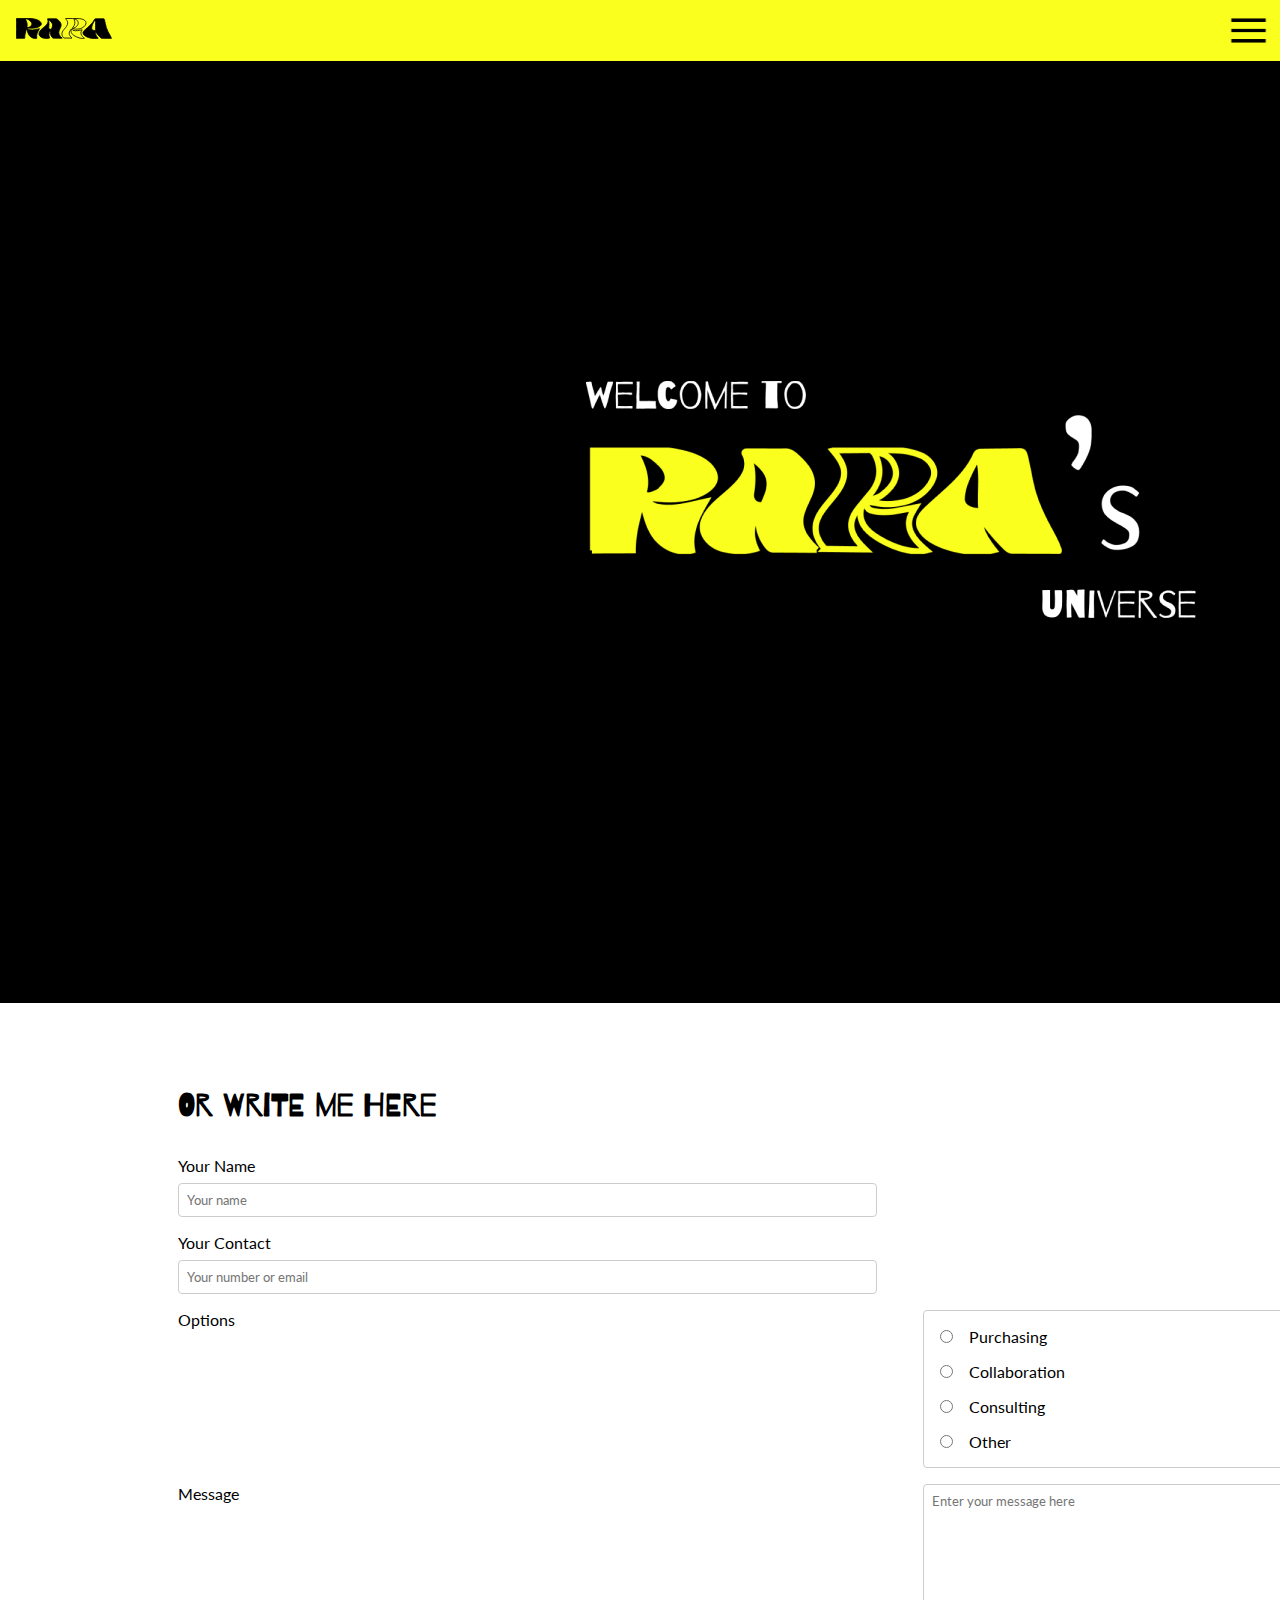
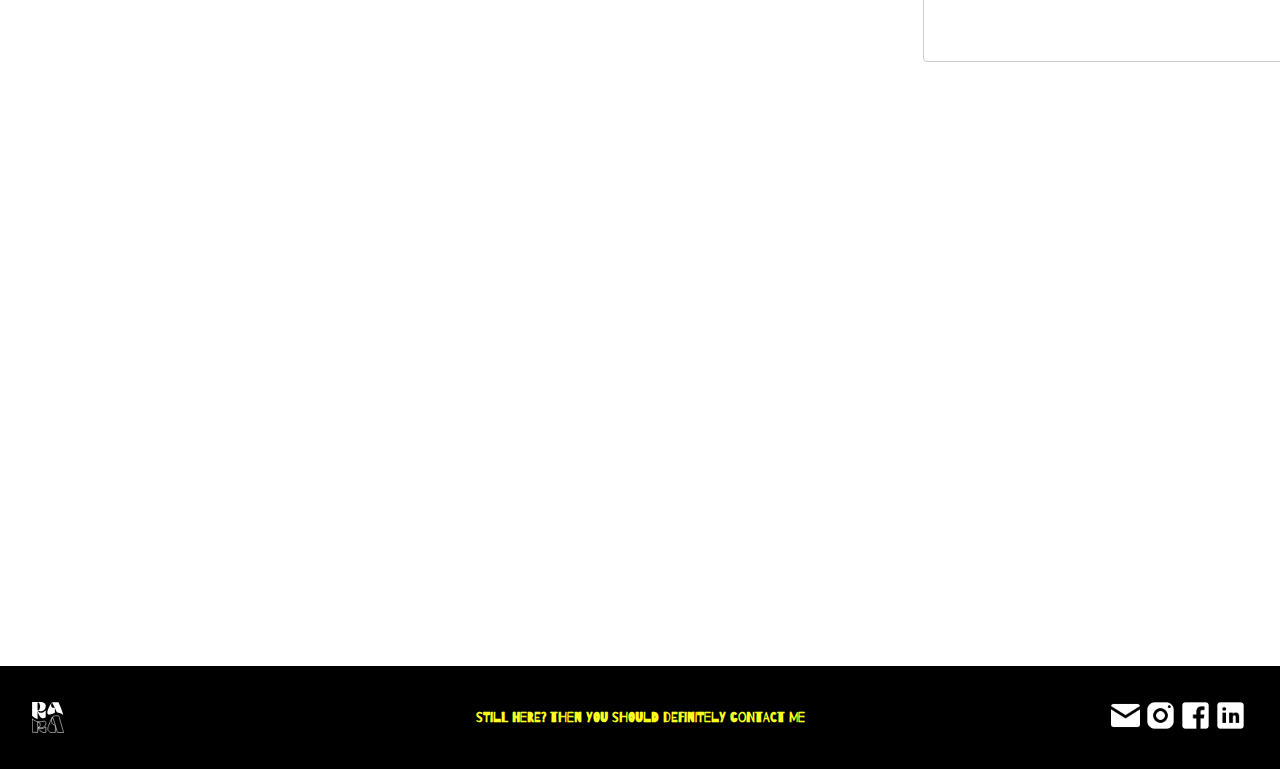
==== commit 557cd613: "required fields added" ====
--- a/about.html
+++ b/about.html
@@ -28,94 +28,36 @@
       />
 
       <ul>
-        
-          <li class="left">
-            <a href="portfolio-list.html"><h2>Porfolio</h2></a>
-             <ul class="extended-menu">
-               <a href="#">
-                 <li>See all</li>
-               </a>
-               <a href="#">
-                 <li>Illustration</li>
-               </a>
-               <a href="#">
-                 <li>Digital Art</li>
-               </a>
-               <a href="#">
-                 <li>Merchandise</li>
-               </a>
-               <a href="#">
-                 <li>Design</li>
-               </a>
-             </ul>
-          </li>
-        
-       
-          <li class="right">
-             <a href="shop.html"><h2>Shop</h2> </a>
-             <ul class="extended-menu right">
-              <a href="#">
-                <li>See all</li>
-              </a>
-              <a href="#">
-                <li>Illustration</li>
-              </a>
-              <a href="#">
-                <li>Digital Art</li>
-              </a>
-              <a href="#">
-                <li>Merchandise</li>
-              </a>
-              <a href="#">
-                <li>Design</li>
-              </a>
-            </ul>
-            </li>
-       
-       
-          <li class="left"> <a href="eventlist.html"><h2>Events</h2></a>
-          <ul class="extended-menu ">
-            <a href="#">
-              <li>See all</li>
-            </a>
-            <a href="#">
-              <li>Current</li>
-            </a>
-          </ul>
-          </li>
-        
-        
-          <li class="right"><a href="about.html"><h2>About Me</h2></a>
-          <ul class="extended-menu right">
-            <a href="#">
-              <li>About</li>
-            </a>
-            <a href="#">
-              <li>Contacts</li>
-            </a>
-          </ul>
-          </li>
-        
-         <li></li><a class="brg-menu-contacts" href="#">
-         <h2>Contacts</h2>
-        </a></li>
+        <a href="portfolio.html">
+          <li>Portfolio</li>
+        </a>
+        <a href="shop.html">
+          <li>Shop</li>
+        </a>
+        <a href="eventlist.html">
+          <li>Events</li>
+        </a>
+        <a href="about.html">
+          <li>About Me</li>
+        </a>
+        <a class="brg-menu-contacts" href="#">
+          <li>Contacts</li>
+        </a>
       </ul>
     </div>
   </header>
   <main class="main-about-page">
     
     <div class="welcome-about-bg">
-      <div class="container-welcome-img"><img class="about-welcome-img" src="images/Group 47 2.png" alt="welcome-img"></div>
+      <div class="container-welcome-img"><img class="about-welcome-img" src="images/Group 47 2.png"></div>
     </div>
 
     <div id="about_description">
       <h2>About me</h2>
       
-      <img class="rara-img" src="images/rasa-profile-picture.png" alt="">
+      <img class="rara-img" src="images/rasa-profile-picture.jpg" alt="">
       <!-- <img /> -->
-     
-      <div class="description-text"> 
-        <h3>RASA DRUKTEINYTE</h3>
+      <h3>RASA DRUKTEINYTE</h3>
       <p>
         Rasa Drukteinyte is a lithuanian artist, who was born in Klaipeda.
       </p>
@@ -131,47 +73,43 @@
 
       </p>
     </div>
-      <div id="about_contacts">
-      <h3>Contact me</h3>
-<div class="about_contacts_Some">
+
+   
+    <div id="about_contacts">
+      <h2>Contact me</h2>
+
       <div class="container-SoMe">
-        <img class="icon-img" src="assets/instagram-blk.svg" alt="">
-        <h6 class="txt">@almostRARA</h6>
+        <span class="icon"><img class="icon-img" src="assets/instagram-blk.svg" alt=""></span>
+        <span class="txt">@almostRARA</span>
       </div>
 
       <div class="container-SoMe">
-        <img class="icon-img" src="assets/facebook-blk.svg" alt="">
-        <h6 class="txt">@Rasa Rihana Diamond</h6>
+        <span class="icon"><img class="icon-img" src="assets/instagram-blk.svg" alt=""></span>
+        <span class="txt">@Rasa Rihana Diamond</span>
       </div>
 
       <div class="container-SoMe">
-        <img class="icon-img" src="assets/linkedIn-blk.svg" alt="">
-        <h6 class="txt">@Rasa Drukteinyte</h6>
+        <span class="icon"><img class="icon-img" src="assets/linkedIn-blk.svg" alt=""></span>
+        <span class="txt">@Rasa Drukteinyte</span>
       </div>
     </div>
-    </div>
-    </div>
-
-   
-    
   
     <div class="form-container">
       <h2>Or write me here</h2>
       <form class="form-abou-page" action="#" method="get">
-        <div class="form-name-contact">
-          <label for="name">Your Name</label>
-          <input name="name" type="text" id="name" placeholder="James Smith ">
+        <div class="form-name-contact">Your Name
+          <label for="name"></label>
+          <input name="name" type="text" id="name" placeholder="Your name" required>
         </div>
-        <div class="form-name-contact">
-          <label for="contact">Your Email</label>
-          <input name="contact" type="text" id="contact" placeholder="example@gmail.com">
+        <div class="form-name-contact">Your Contact
+          <label for="contact"></label>
+          <input name="contact" type="text" id="contact" placeholder="Your number or email" required>
         </div>
-        <div class="form-option">
-          <p>Options</p>
+        <div class="form-name-contact" >Options</div>
         <div class="form-option-box">
           <div class="radio-button-option">
             <label for="option"></label>
-            <input name="radio" type="radio" id="option">Purchasing
+            <input name="radio" type="radio" id="option" required>Purchasing
           </div>
           <div class="radio-button-option">
             <label for="option"></label>
@@ -186,10 +124,11 @@
             <input name="radio" type="radio" id="option">Other
           </div>
         </div>
-        </div>
-        <div class="form-message">
-          <label for="message">Message</label>
-          <textarea name="message" id="message" cols="30" rows="10" placeholder="Enter your message here"></textarea>
+
+        <div class="form-name-contact">Message</div>
+        <div>
+          <label for="message"></label>
+          <textarea name="message" id="message" cols="30" rows="10" placeholder="Enter your message here" required></textarea>
         </div>
         <div class="row">
           <input class="yellow-button" type="submit" value="Submit">
--- a/css/style.css
+++ b/css/style.css
@@ -26,6 +26,7 @@
   width: 100%;
   background-color: var(--accent-color);
   display: grid;
+  position: relative;
 }
 .navbar {
   padding: 0 calc(var(--half-margin) / 2);
@@ -33,7 +34,11 @@
   grid-template-columns: repeat(3, 1fr);
   align-items: center;
   z-index: 5;
+  width: 98%;
+  background-color: var(--accent-color);
   box-shadow: var(--shadow);
+  overflow: visible;
+  position: fixed;
 }
 .navbar a {
   display: block;
@@ -47,7 +52,6 @@
 }
 
 .burger-menu-popUp {
-  margin-top: -3.5rem;
   aspect-ratio: 9/18;
   background-color: var(--accent-color);
   display: grid;
@@ -58,6 +62,8 @@
 
   justify-items: center;
   align-items: center;
+  position: fixed;
+  width: calc(100% - var(--margin));
 }
 .header-logo-square {
   max-width: 30%;
@@ -623,7 +629,9 @@
 #about_description > h3 {
   margin: var(--half-margin) 0;
 }
-
+.description-text {
+  padding: var(--margin) 0;
+}
 #about_contacts {
   display: flex;
   flex-direction: column;
@@ -982,80 +990,6 @@
 }
 /*---------- SHOP PURCHASE ----------*/
 
-/* Mobile view */
-.back-arrow {
-  margin-bottom: var(--half-margin);
-  justify-self: left;
-}
-
-.purchase-product {
-  display: grid;
-  gap: var(--margin);
-}
-.purchase-card {
-  display: grid;
-  grid-template-columns: 2fr 1fr;
-  gap: var(--half-margin);
-
-  text-decoration: none;
-  color: var(--primary-color);
-  margin: var(--half-margin);
-}
-
-.purchase-card img {
-  background-color: var(--accent-color);
-  max-width: 50%;
-  aspect-ratio: 1/1;
-  object-fit: cover;
-  display: block;
-  z-index: 1;
-  grid-area: 1/1/2/2;
-  box-shadow: var(--shadow);
-}
-
-.purchase-details{
-  margin-left: 40%;
-  margin-top: -35%;
-  font: var(--text-font);
-}
-
-.purchase-price{
-margin-left: 70%;
-margin-top: -20%;
-font: var(--text-font);
-}
-
-.shipping-info{
-  margin-left: 1%;
-  margin-top: -10%;
-  font: var(--text-font);
-}
-
-.shipping-price{
-  margin-left: 70%;
-  margin-top: -19%;
-  font: var(--text-font);
-}
-.shipping-total{
-  margin-left: 70%;
-  margin-top: -19%;
-  font: var(--text-font);
-}
-
-
-
-.text-steps{
-  font: var(--text-font);
-  margin-left: -75%;
-  margin-top: -10%;
-}
-
-/* Purchase- Personal Details form */
-
-
-
-
-
 /*---------- MEDIA QUERIES ----------*/
 
 /*----tablet screen size----*/
@@ -1234,10 +1168,9 @@
   }
 
   .rara-img {
-    width: auto;
     height: 100%;
     grid-column: 2/3;
-    grid-row: 2/5;
+    grid-row: 2/3;
     object-fit: cover;
   }
   #about_description {
@@ -1247,7 +1180,7 @@
     column-gap: var(--margin);
   }
   #about_description h2 {
-    grid-column: 1/3;
+    grid-column: 1/4;
   }
 
   #about_description h3,
@@ -1255,7 +1188,16 @@
   #about_description p {
     grid-column: 1/2;
   }
-
+  .description-text {
+    grid-row: 2/4;
+    display: grid;
+    gap: calc(var(--half-margin) / 2);
+<<<<<<< HEAD
+    padding: 0;
+    align-self: start;
+=======
+>>>>>>> burger-menu
+  }
   #about_description > p {
     padding-top: 0.5rem;
     padding-bottom: 0.5rem;
@@ -1274,9 +1216,9 @@
   }
 
   #about_contacts {
-    grid-row: 5/6;
+    grid-row: 3/4;
     grid-column: 2/3;
-    margin: 0;
+    margin-top: var(--margin);
     gap: var(--half-margin);
     align-self: center;
   }
@@ -1474,7 +1416,7 @@
   }
 }
 
-/*----tablet screen size----*/
+/*----desktop screen size----*/
 @media only screen and (min-width: 900px) {
   /*------- navigation -------*/
   .menu-icon {
@@ -1542,7 +1484,9 @@
   .main-portfolio {
     gap: calc(var(--double-margin) + var(--margin));
   }
-
+  .portfolio-video-container {
+    aspect-ratio: 18/9;
+  }
   .portfolio-feature-container,
   .portfolio-events-container {
     margin: 0 calc(var(--double-margin) * 2);
@@ -1653,6 +1597,7 @@
   #about_description h3 {
     margin-top: var(--half-margin);
   }
+
   /*------- event list -------*/
   #event-list main {
     margin: var(--double-margin) calc(var(--double-margin) * 2);
@@ -1753,3 +1698,24 @@
     align-self: center;
   }
 }
+
+/*----wide screen size----*/
+@media only screen and (min-width: 1100px) {
+  /*------- about page -------*/
+  .rara-img {
+    aspect-ratio: 4/3;
+    width: 80%;
+    justify-self: end;
+  }
+  .description-text {
+    grid-row: 2/3;
+  }
+  #about-description {
+    grid-template-columns: 2fr 1fr;
+  }
+
+  #about_contacts {
+    width: 80%;
+    justify-self: end;
+  }
+}
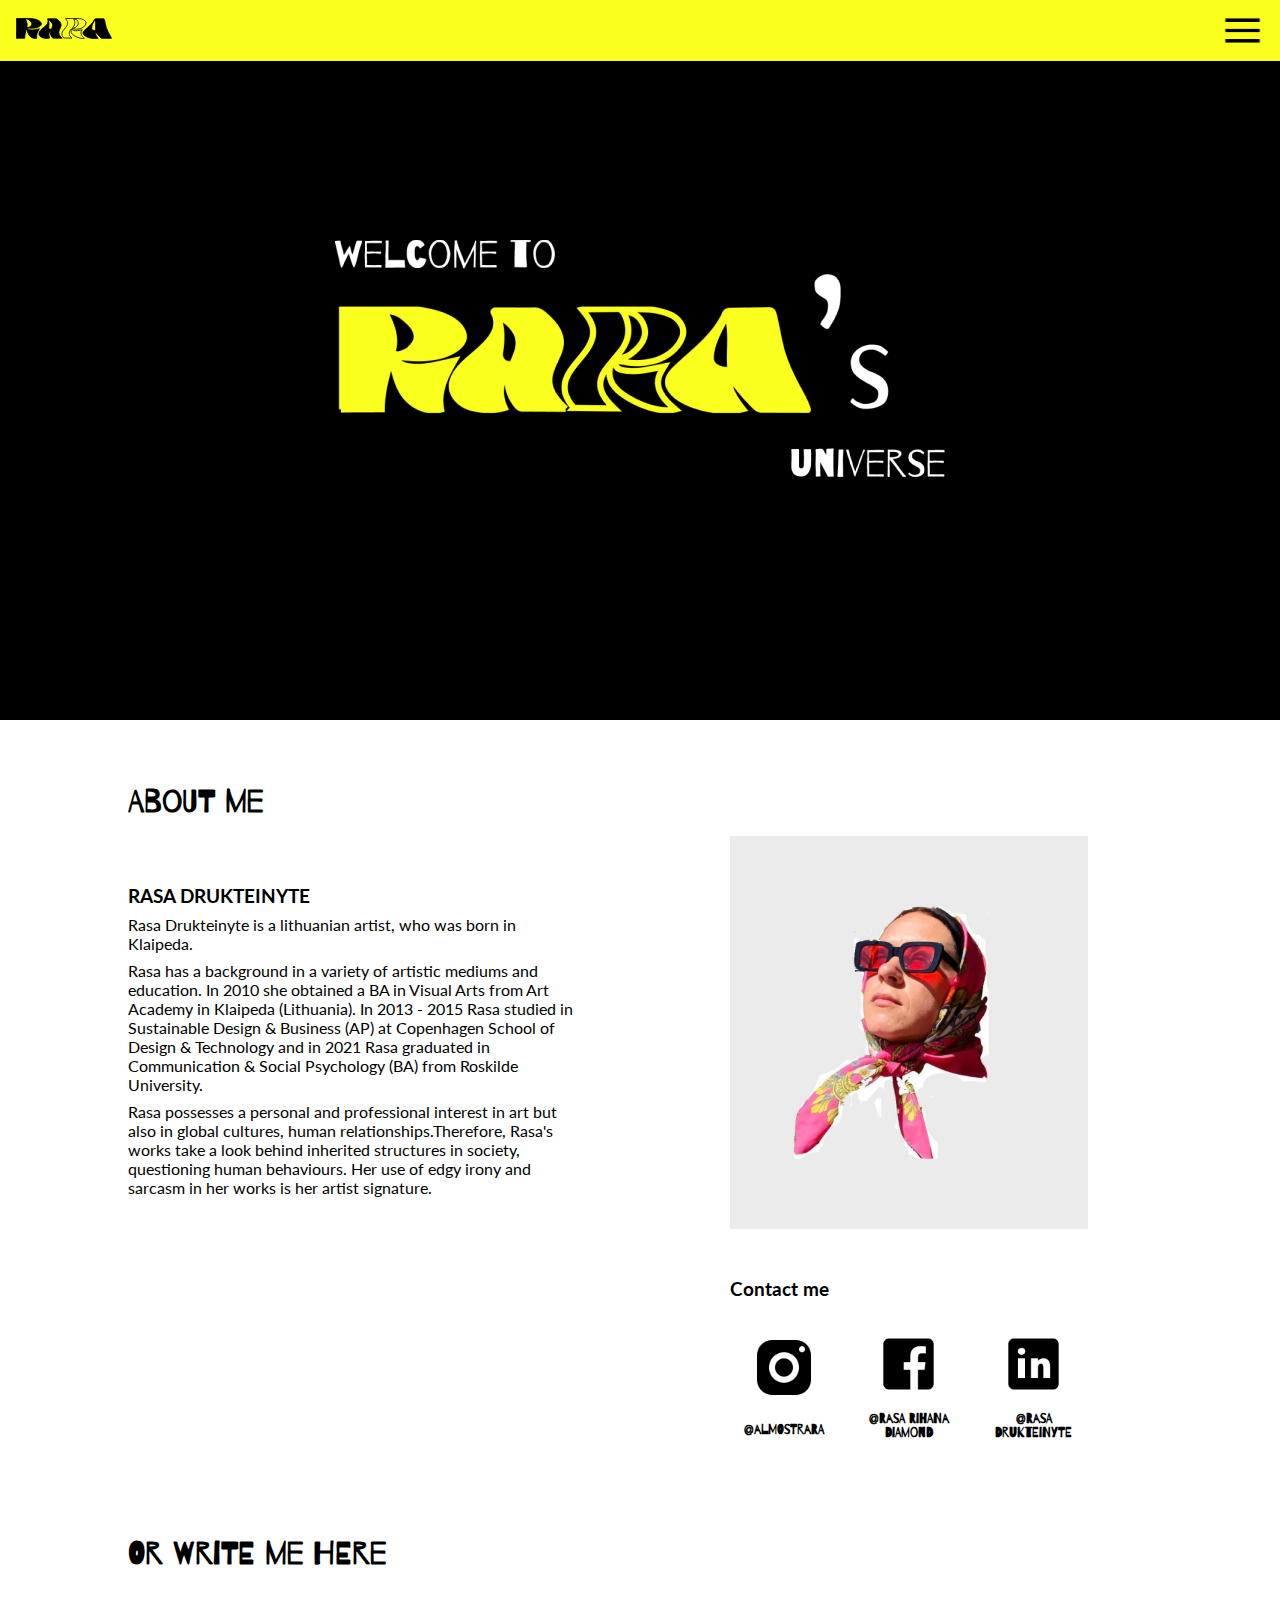
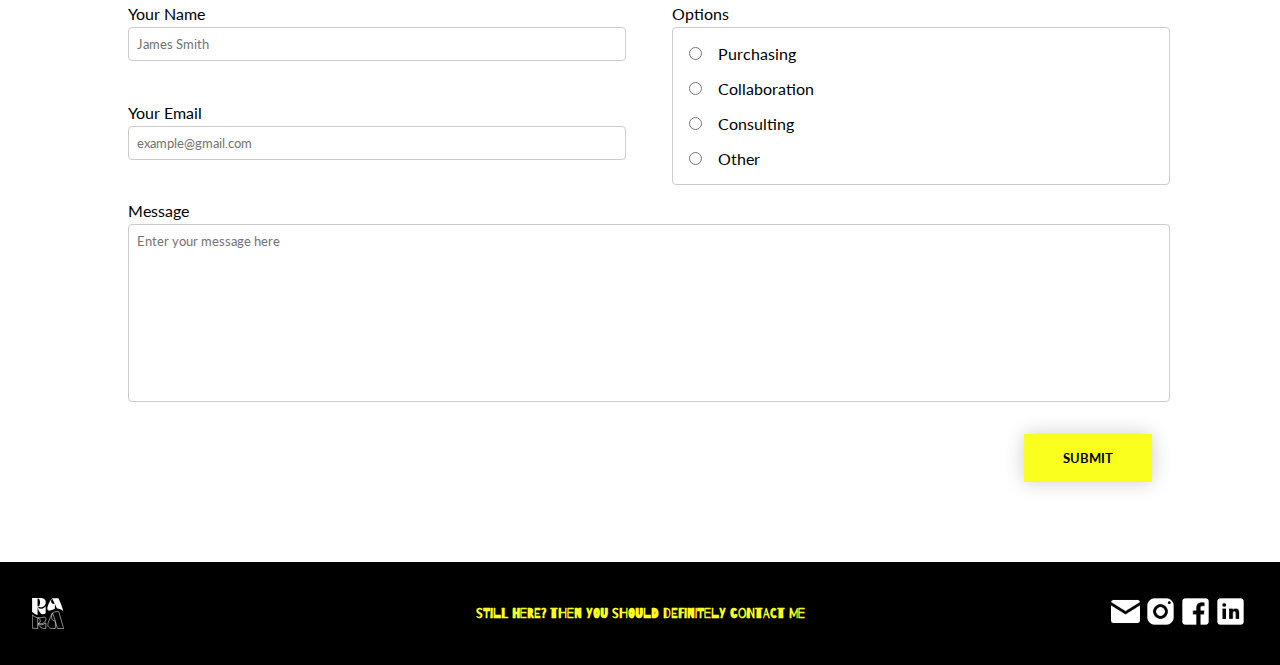
==== commit 948a1c51: "Merge branch 'burger-menu'" ====
--- a/about.html
+++ b/about.html
@@ -5,8 +5,11 @@
   <meta charset="UTF-8" />
   <meta http-equiv="X-UA-Compatible" content="IE=edge" />
   <meta name="viewport" content="width=device-width, initial-scale=1.0" />
-  <title>About Me</title>
-  <link rel="stylesheet" href="css/style.css" />
+  <title>RARA | About Me</title>
+    <meta name="description" content="Read more about Rara." />
+    <meta name="ROBOTS" content="NOINDEX, NOFOLLOW" />
+    <link rel="stylesheet" href="css/style.css" />
+    <link rel="shortcut icon" type="image/jpg" href="images/logo/favicon.png" />
 </head>
 
 <body>
@@ -28,36 +31,101 @@
       />
 
       <ul>
-        <a href="portfolio.html">
-          <li>Portfolio</li>
-        </a>
-        <a href="shop.html">
-          <li>Shop</li>
-        </a>
-        <a href="eventlist.html">
-          <li>Events</li>
-        </a>
-        <a href="about.html">
-          <li>About Me</li>
-        </a>
-        <a class="brg-menu-contacts" href="#">
-          <li>Contacts</li>
-        </a>
+        <li class="left brg-home">
+          <a href="portfolio.html">
+            <h2>Home</h2>
+          </a>
+        </li>
+          <li class="left brg-portfolio">
+            <a href="portfolio-list.html"><h2>Porfolio</h2></a>
+             <ul class="extended-menu">
+               <a href="portfolio-list.html">
+                 <li>See all</li>
+               </a>
+               <a href="portfolio-list.html?categories=4">
+                 <li>Illustration</li>
+               </a>
+               <a href="portfolio-list.html?categories=3">
+                 <li>Digital Art</li>
+               </a>
+               <a href="portfolio-list.html?categories=8">
+                 <li>Merchandise</li>
+               </a>
+               <a href="portfolio-list.html?categories=6">
+                 <li>Design</li>
+               </a>
+               <a href="portfolio-list.html?categories=7">
+                <li>Consulting</li>
+              </a>
+             </ul>
+          </li>
+        
+       
+          <li class="right brg-shop">
+             <a href="shop.html"><h2>Shop</h2> </a>
+             <ul class="extended-menu right">
+              <a href="shop.html">
+                <li>See all</li>
+              </a>
+              <a href="shop.html?categories=4">
+                <li>Illustration</li>
+              </a>
+              <a href="shop.html?categories=3">
+                <li>Digital Art</li>
+              </a>
+              <a href="shop.html?categories=8">
+                <li>Merchandise</li>
+              </a>
+              <a href="shop.html?categories=6">
+                <li>Design</li>
+              </a>
+            </ul>
+            </li>
+       
+       
+          <li class="left brg-events"> <a href="eventlist.html"><h2>Events</h2></a>
+          <ul class="extended-menu ">
+            <a href="eventlist.html">
+              <li>See all</li>
+            </a>
+            <a href="event.html?id=178">
+              <li>Current</li>
+            </a>
+          </ul>
+          </li>
+        
+        
+          <li class="right brg-about"><a href="about.html"><h2>About Me</h2></a>
+          <ul class="extended-menu right">
+            <a href="about.html">
+              <li>About</li>
+            </a>
+            <a class="contact-link" href="about.html#contact-form">
+              <li>Contacts</li>
+            </a>
+          </ul>
+          </li>
+        
+         <li class="brg-contacts"><a class="brg-menu-contacts" href="#">
+         <h2>Contacts</h2>
+        </a></li>
       </ul>
     </div>
   </header>
   <main class="main-about-page">
     
     <div class="welcome-about-bg">
-      <div class="container-welcome-img"><img class="about-welcome-img" src="images/Group 47 2.png"></div>
+      <div class="container-welcome-img"><img class="about-welcome-img" src="images/Group 47 2.png" alt="welcome-img"></div>
     </div>
 
     <div id="about_description">
       <h2>About me</h2>
       
-      <img class="rara-img" src="images/rasa-profile-picture.jpg" alt="">
+      <img class="rara-img" src="images/rasa-profile-picture.png" alt="">
       <!-- <img /> -->
-      <h3>RASA DRUKTEINYTE</h3>
+     
+      <div class="description-text"> 
+        <h3>RASA DRUKTEINYTE</h3>
       <p>
         Rasa Drukteinyte is a lithuanian artist, who was born in Klaipeda.
       </p>
@@ -73,43 +141,47 @@
 
       </p>
     </div>
+      <div id="about_contacts">
+      <h3>Contact me</h3>
+<div class="about_contacts_Some">
+      <div class="container-SoMe">
+        <img class="icon-img" src="assets/instagram-blk.svg" alt="">
+        <h6 class="txt">@almostRARA</h6>
+      </div>
+
+      <div class="container-SoMe">
+        <img class="icon-img" src="assets/facebook-blk.svg" alt="">
+        <h6 class="txt">@Rasa Rihana Diamond</h6>
+      </div>
+
+      <div class="container-SoMe">
+        <img class="icon-img" src="assets/linkedIn-blk.svg" alt="">
+        <h6 class="txt">@Rasa Drukteinyte</h6>
+      </div>
+    </div>
+    </div>
+    </div>
 
    
-    <div id="about_contacts">
-      <h2>Contact me</h2>
-
-      <div class="container-SoMe">
-        <span class="icon"><img class="icon-img" src="assets/instagram-blk.svg" alt=""></span>
-        <span class="txt">@almostRARA</span>
-      </div>
-
-      <div class="container-SoMe">
-        <span class="icon"><img class="icon-img" src="assets/instagram-blk.svg" alt=""></span>
-        <span class="txt">@Rasa Rihana Diamond</span>
-      </div>
-
-      <div class="container-SoMe">
-        <span class="icon"><img class="icon-img" src="assets/linkedIn-blk.svg" alt=""></span>
-        <span class="txt">@Rasa Drukteinyte</span>
-      </div>
-    </div>
+    
   
-    <div class="form-container">
+    <div id="contact-form" class="form-container">
       <h2>Or write me here</h2>
       <form class="form-abou-page" action="#" method="get">
-        <div class="form-name-contact">Your Name
-          <label for="name"></label>
-          <input name="name" type="text" id="name" placeholder="Your name" required>
-        </div>
-        <div class="form-name-contact">Your Contact
-          <label for="contact"></label>
-          <input name="contact" type="text" id="contact" placeholder="Your number or email" required>
-        </div>
-        <div class="form-name-contact" >Options</div>
+        <div class="form-name-contact">
+          <label for="name">Your Name</label>
+          <input name="name" type="text" id="name" placeholder="James Smith ">
+        </div>
+        <div class="form-name-contact">
+          <label for="contact">Your Email</label>
+          <input name="contact" type="text" id="contact" placeholder="example@gmail.com">
+        </div>
+        <div class="form-option">
+          <p>Options</p>
         <div class="form-option-box">
           <div class="radio-button-option">
             <label for="option"></label>
-            <input name="radio" type="radio" id="option" required>Purchasing
+            <input name="radio" type="radio" id="option">Purchasing
           </div>
           <div class="radio-button-option">
             <label for="option"></label>
@@ -124,11 +196,10 @@
             <input name="radio" type="radio" id="option">Other
           </div>
         </div>
-
-        <div class="form-name-contact">Message</div>
-        <div>
-          <label for="message"></label>
-          <textarea name="message" id="message" cols="30" rows="10" placeholder="Enter your message here" required></textarea>
+        </div>
+        <div class="form-message">
+          <label for="message">Message</label>
+          <textarea name="message" id="message" cols="30" rows="10" placeholder="Enter your message here"></textarea>
         </div>
         <div class="row">
           <input class="yellow-button" type="submit" value="Submit">
@@ -146,14 +217,21 @@
         <a href="#"><img src="assets/Mail.svg" alt="mail-icon" /></a>
       </li>
       <li id="FTinstagram">
-        <a href="https://www.instagram.com/almostrara/"><img src="assets/Instagram.svg" alt="instagram-icon" /></a>
+        <a href="https://www.instagram.com/almostrara/" target="_blank"
+          ><img src="assets/Instagram.svg" alt="instagram-icon"
+        /></a>
       </li>
       <li id="FTfacebook">
-        <a href="https://www.facebook.com/rasa.drukteinyte.7"><img src="assets/Facebook.svg" alt="facebook-icon" /></a>
+        <a href="https://www.facebook.com/rasa.drukteinyte.7" target="_blank"
+          ><img src="assets/Facebook.svg" alt="facebook-icon"
+        /></a>
       </li>
       <li id="FTlinkedin">
-        <a href="https://www.linkedin.com/in/rasa-drukteinyte-70316b74/"><img src="assets/LinkedIn.svg"
-            alt="linkedin-icon" /></a>
+        <a
+          href="https://www.linkedin.com/in/rasa-drukteinyte-70316b74/"
+          target="_blank"
+          ><img src="assets/LinkedIn.svg" alt="linkedin-icon"
+        /></a>
       </li>
     </ul>
   </footer>
--- a/css/style.css
+++ b/css/style.css
@@ -135,6 +135,7 @@
 
 main {
   margin: var(--margin); /*doesn't fit with all pages*/
+  margin-top: var(--double-margin);
   display: grid;
   grid-template-columns: 1fr;
   justify-items: center;
@@ -329,6 +330,9 @@
 
 /*---------- MICROINTERACTIONS ----------*/
 /*LINK HOVER EFFECTS*/
+.burger-menu-popUp a {
+  display: block;
+}
 .burger-menu-popUp a:hover {
   background-image: url(../images/icons/hover-effects/Hover-effect-line-black.svg);
   background-size: cover;
@@ -457,7 +461,8 @@
 /*---------- PORTFOLIO - LIST ----------*/
 
 .main-portfolio-list {
-  margin: var(--margin);
+  margin-inline: var(--margin);
+  margin-bottom: var(--margin);
   gap: var(--half-margin);
 }
 
@@ -738,7 +743,8 @@
 /*---------- EVENT LIST ----------*/
 
 #event-list main {
-  margin: 0;
+  margin-inline: 0;
+  margin-bottom: 0;
 }
 
 #event-list h1 {
@@ -747,7 +753,7 @@
   margin-top: var(--margin);
 }
 
-#event-list h2 {
+#event-list main h2 {
   font-family: var(--header-font);
   font-size: 2rem;
   margin-top: calc(var(--half-margin) / 2);
@@ -820,7 +826,9 @@
 /*---------- EVENT PAGE ----------*/
 
 #event-page main {
-  margin: 0;
+  margin-inline: 0;
+  margin-bottom: 0;
+
   display: grid;
   justify-items: left;
   gap: var(--half-margin);
@@ -830,9 +838,9 @@
   margin: var(--half-margin);
 }
 
-#event-page h1,
-#event-page h3 {
-  margin-left: var(--margin);
+#event-page main h1,
+#event-page main h3 {
+  margin-inline: var(--margin);
 }
 
 #event-page h3,
@@ -998,6 +1006,7 @@
   .navbar {
     padding: calc(var(--half-margin) / 2) var(--half-margin);
     display: grid;
+    width: calc(100% - var(--margin));
   }
   .navbar a {
     grid-column: 1/2;
@@ -1046,6 +1055,10 @@
   p {
     font-size: 1.2rem;
   }
+
+  main {
+    margin-top: calc(var(--margin) * 3);
+  }
   /*------- index page -------*/
   .index-body {
     display: grid;
@@ -1132,7 +1145,8 @@
 
   /*------- portfolio list -------*/
   .main-portfolio-list {
-    margin: var(--margin);
+    margin-inline: var(--margin);
+    margin-bottom: var(--margin);
     gap: var(--margin);
   }
   .porfolio-list-container {
@@ -1147,7 +1161,8 @@
   /*------- portfolio artwork -------*/
   .main-portfolio-artwork {
     gap: var(--half-margin);
-    margin: var(--double-margin) calc(var(--double-margin) + var(--margin));
+    margin: calc(var(--double-margin) + var(--margin));
+    margin-bottom: var(--double-margin);
   }
   .artwork-container {
     margin: 0;
@@ -1192,11 +1207,6 @@
     grid-row: 2/4;
     display: grid;
     gap: calc(var(--half-margin) / 2);
-<<<<<<< HEAD
-    padding: 0;
-    align-self: start;
-=======
->>>>>>> burger-menu
   }
   #about_description > p {
     padding-top: 0.5rem;
@@ -1272,8 +1282,8 @@
   }
   /*------- event list -------*/
   #event-list main {
-    margin: var(--double-margin);
-    margin-top: var(--margin);
+    margin-inline: var(--double-margin);
+    margin-bottom: var(--double-margin);
     gap: var(--double-margin);
   }
   #event-list .yellow-button {
@@ -1339,7 +1349,8 @@
 
   /*------- event page -------*/
   #event-page main {
-    margin: var(--double-margin) calc(var(--double-margin) + var(--margin));
+    margin: calc(var(--double-margin) + var(--margin));
+    margin-bottom: var(--double-margin);
     display: grid;
     justify-items: left;
     gap: var(--half-margin);
@@ -1378,7 +1389,8 @@
   /*------- shop list -------*/
 
   #shop-list main {
-    margin: var(--double-margin);
+    margin-inline: var(--double-margin);
+    margin-bottom: var(--double-margin);
   }
   .product-list {
     gap: var(--double-margin);
@@ -1404,7 +1416,8 @@
   }
 
   .shop-product main {
-    margin: var(--double-margin) calc(var(--double-margin) + var(--margin));
+    margin-inline: calc(var(--double-margin) + var(--margin));
+    margin-bottom: var(--double-margin);
     display: grid;
     gap: var(--margin);
     justify-items: left;
@@ -1433,10 +1446,11 @@
   .burger-menu-popUp > ul {
     align-self: center;
     grid-template-columns: 1fr 1fr;
+    grid-auto-rows: min-content;
     justify-items: start;
     width: 60%;
     height: 80%;
-    align-items: end;
+    align-items: flex-start;
   }
   .burger-menu-popUp h2 {
     font-family: var(--header-font);
@@ -1449,18 +1463,40 @@
     margin: 0;
     gap: calc(var(--half-margin) / 2);
   }
-  .right {
+  .brg-about {
     display: grid;
     justify-items: end;
     justify-self: right;
   }
-  .brg-menu-contacts {
+  .left {
+    grid-column: 1/2;
+  }
+  .brg-portfolio {
+    grid-row: 1/3;
+    grid-column: 2/3;
+    justify-self: end;
+    text-align: right;
+  }
+  .brg-shop {
+    justify-self: start;
+    text-align: left;
+  }
+  .brg-home {
+    height: 100%;
+  }
+  .brg-contacts {
+    display: none;
+  }
+  .brg-menu-contacts h2 {
     display: none;
   }
 
   /*------- general -------*/
   p {
     font-size: 1rem;
+  }
+  main {
+    margin-top: calc(var(--double-margin) * 2);
   }
 
   /*------- buttons -------*/
@@ -1542,7 +1578,8 @@
   }
   /*------- portfolio list -------*/
   .main-portfolio-list {
-    margin: var(--margin) calc(var(--double-margin) * 2);
+    margin-inline: calc(var(--double-margin) * 2);
+    margin-bottom: var(--margin);
     gap: var(--margin);
   }
   .porfolio-list-container {
@@ -1558,6 +1595,7 @@
   .main-portfolio-artwork {
     gap: var(--half-margin) var(--double-margin);
     margin: 0;
+    margin-top: 3.7rem;
     grid-template-columns: 1fr 1fr;
   }
   .main-portfolio-artwork .back-arrow {
@@ -1600,8 +1638,8 @@
 
   /*------- event list -------*/
   #event-list main {
-    margin: var(--double-margin) calc(var(--double-margin) * 2);
-    margin-top: var(--margin);
+    margin: calc(var(--double-margin) * 2);
+    margin-bottom: var(--double-margin);
     gap: var(--double-margin);
   }
   .current-event-text {
@@ -1626,6 +1664,7 @@
   #event-page main {
     gap: var(--half-margin) var(--double-margin);
     margin: 0;
+    margin-top: 3.7rem;
     margin-right: var(--double-margin);
     grid-template-columns: 1fr 1fr;
   }
@@ -1658,7 +1697,8 @@
   /*------- shop list -------*/
 
   #shop-list main {
-    margin: var(--double-margin) calc(var(--double-margin) * 2);
+    margin: calc(var(--double-margin) * 2);
+    margin-bottom: var(--double-margin);
     gap: var(--margin);
   }
   .product-list {
@@ -1682,6 +1722,7 @@
   .shop-product main {
     gap: var(--half-margin) var(--double-margin);
     margin: 0;
+    margin-top: 3.7rem;
     margin-right: var(--double-margin);
     grid-template-columns: 1fr 1fr;
   }
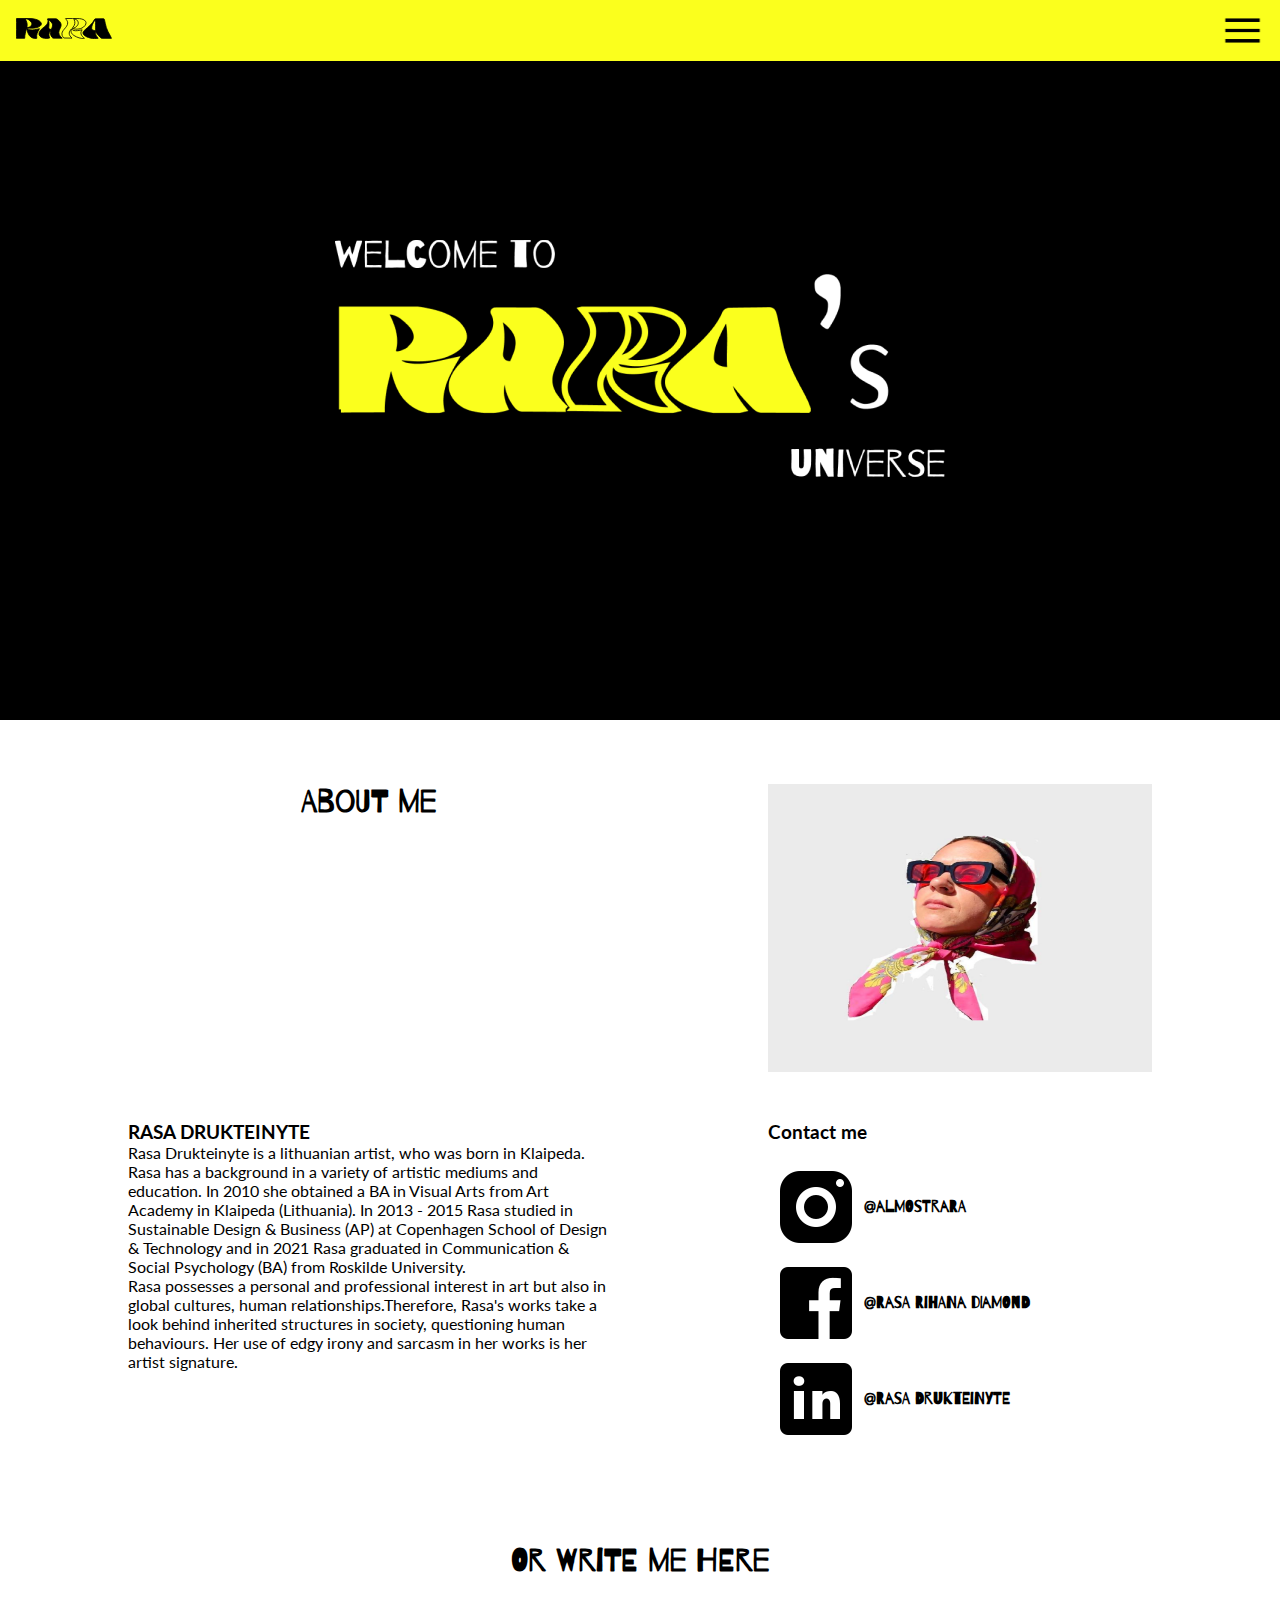
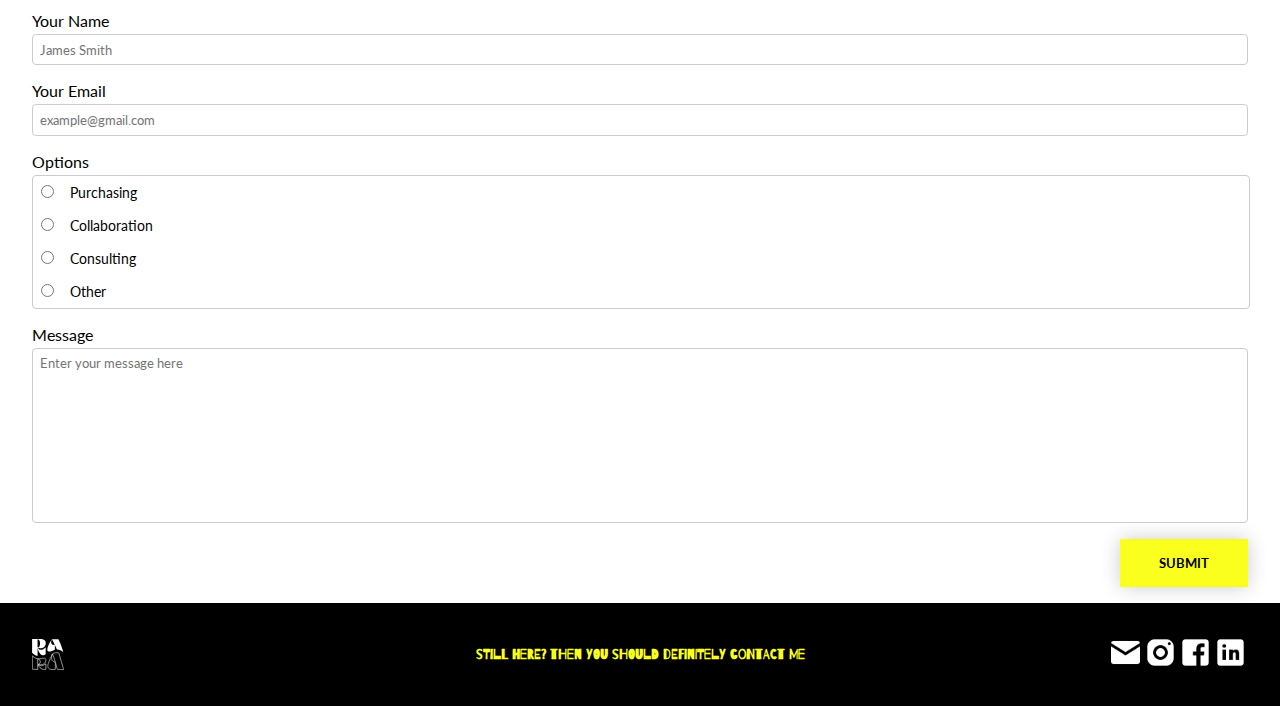
==== commit c04f0b69: "about page form margins fix" ====
--- a/about.html
+++ b/about.html
@@ -167,7 +167,7 @@
   
     <div id="contact-form" class="form-container">
       <h2>Or write me here</h2>
-      <form class="form-abou-page" action="#" method="get">
+      <form class="form-about-page" action="#" method="get">
         <div class="form-name-contact">
           <label for="name">Your Name</label>
           <input name="name" type="text" id="name" placeholder="James Smith ">
@@ -178,11 +178,11 @@
         </div>
         <div class="form-option">
           <p>Options</p>
-        <div class="form-option-box">
-          <div class="radio-button-option">
-            <label for="option"></label>
-            <input name="radio" type="radio" id="option">Purchasing
-          </div>
+          <div class="form-option-box">
+            <div class="radio-button-option">
+              <label for="option"></label>
+              <input name="radio" type="radio" id="option">Purchasing
+            </div>
           <div class="radio-button-option">
             <label for="option"></label>
             <input name="radio" type="radio" id="option">Collaboration
@@ -196,7 +196,7 @@
             <input name="radio" type="radio" id="option">Other
           </div>
         </div>
-        </div>
+        
         <div class="form-message">
           <label for="message">Message</label>
           <textarea name="message" id="message" cols="30" rows="10" placeholder="Enter your message here"></textarea>
--- a/css/style.css
+++ b/css/style.css
@@ -606,15 +606,16 @@
   grid-column: 1;
   margin: var(--half-margin);
 }
+
 img.about-welcome-img {
   grid-column: 1;
   max-width: 100%;
-  /* margin: var(--double-margin); */
 }
 
 .rara-img {
   width: 100%;
 }
+
 #about_description {
   margin: var(--margin);
 }
@@ -664,9 +665,9 @@
 /* form */
 .form-container {
   width: 100%;
-  margin-bottom: var(--margin);
-}
-.form-abou-page {
+}
+
+.form-about-page {
   margin: var(--margin);
 }
 
@@ -682,9 +683,10 @@
 }
 .radio-button-option {
   font-family: var(--text-font);
+  font-size: 0.9em;
   padding: calc(var(--half-margin) / 2);
 }
-.form-abou-page > .radio-button-option > label {
+.form-about-page > .radio-button-option > label {
   padding-bottom: 1rem;
 }
 .form-message {
@@ -695,15 +697,16 @@
 }
 
 input[type="text"],
-textarea,
-.form-option-box {
+textarea {
   width: 100%;
-  padding: 0.5rem 0.5rem;
+  padding: 0.5em;
   border: 1px solid #ccc;
   border-radius: 4px;
   cursor: pointer;
   font-family: var(--text-font);
-}
+  box-sizing: border-box;
+}
+
 textarea {
   outline: none;
   resize: none;
@@ -996,7 +999,103 @@
 .shop-product main a:last-of-type {
   justify-self: center;
 }
+
 /*---------- SHOP PURCHASE ----------*/
+.p-flow-main {
+  margin: var(--margin);
+}
+
+.body-background {
+  background-color: var(--color5);
+}
+
+.purchase-h1 {
+  font-family: var(--header-font);
+  text-align: center;
+}
+
+.back-arrow {
+  margin-bottom: var(--half-margin);
+  justify-self: left;
+}
+
+/* Order basket overview */
+
+.order-container {
+  margin: var(--half-margin);
+  display: grid;
+}
+
+.order-image {
+  aspect-ratio: 1/1;
+  object-fit: cover;
+}
+
+.order-card {
+  display: grid;
+}
+
+.order-details {
+  display: grid;
+  grid-template-columns: 1fr 2fr 0.5fr;
+  gap: var(--half-margin);
+  align-items: center;
+}
+
+.order-container h4 {
+  font-family: var(--text-font);
+  font-weight: normal;
+  text-transform: uppercase;
+}
+
+.order-container h3 {
+  text-transform: uppercase;
+}
+
+.delete {
+  justify-self: end;
+}
+
+.order-price {
+  justify-self: end;
+}
+
+.shipping-info {
+  display: grid;
+  align-items: center;
+  margin-top: var(--margin);
+}
+
+.shipping-info p {
+  justify-self: end;
+  grid-row: 1/2;
+}
+
+.shipping-info h4 {
+  grid-row: 1/2;
+}
+
+.order-total {
+  display: grid;
+  align-items: center;
+  margin-top: var(--margin);
+  font-weight: bold;
+  grid-row-gap: var(--half-margin);
+  border-style: solid;
+  border-width: 2px;
+  border-inline: none;
+  border-bottom: none;
+  padding-top: var(--half-margin);
+}
+
+.order-total h4 {
+  font-weight: bold;
+  justify-self: end;
+}
+
+.order-total p {
+  justify-self: end;
+}
 
 /*---------- MEDIA QUERIES ----------*/
 
@@ -1084,26 +1183,17 @@
   }
 
   /*------- local navigation -------*/
+  .select-category-container {
+    display: none;
+  }
   .categories-drop-down {
-    margin-top: 0;
+    display: block;
+    border: 0;
   }
   .categories-drop-down ul {
-    width: 100%;
-    display: flex;
-    justify-content: space-evenly;
-    gap: var(--half-margin);
-  }
-
-  .up-arrow {
-    display: none;
-  }
-  .drop-down-arrow {
-    display: none;
-  }
-  .h2-drop-down {
-    display: none;
-  }
-
+    flex-wrap: nowrap;
+    column-gap: var(--margin);
+  }
   /*------- portfolio -------*/
   .main-portfolio {
     gap: calc(var(--double-margin) + var(--margin));
@@ -1177,109 +1267,6 @@
     margin-top: var(--margin);
   }
 
-  /*------- about page -------*/
-  .welcome-about-bg {
-    aspect-ratio: 4/3;
-  }
-
-  .rara-img {
-    height: 100%;
-    grid-column: 2/3;
-    grid-row: 2/3;
-    object-fit: cover;
-  }
-  #about_description {
-    margin: var(--double-margin);
-    display: grid;
-    grid-template-columns: 1fr 1fr;
-    column-gap: var(--margin);
-  }
-  #about_description h2 {
-    grid-column: 1/4;
-  }
-
-  #about_description h3,
-  #about_description h4,
-  #about_description p {
-    grid-column: 1/2;
-  }
-  .description-text {
-    grid-row: 2/4;
-    display: grid;
-    gap: calc(var(--half-margin) / 2);
-  }
-  #about_description > p {
-    padding-top: 0.5rem;
-    padding-bottom: 0.5rem;
-    text-align: justify;
-  }
-
-  #about_description > h2,
-  #about_contacts > h2,
-  .form-container > h2 {
-    text-align: left;
-    margin-bottom: var(--half-margin);
-  }
-  #about_description > h3 {
-    margin: 0;
-    margin-bottom: var(--half-margin);
-  }
-
-  #about_contacts {
-    grid-row: 3/4;
-    grid-column: 2/3;
-    margin-top: var(--margin);
-    gap: var(--half-margin);
-    align-self: center;
-  }
-
-  .about_contacts_Some {
-    display: grid;
-    grid-template-columns: repeat(3, 1fr);
-    gap: var(--half-margin);
-  }
-  .container-SoMe {
-    display: grid;
-    justify-items: center;
-  }
-  .icon-img {
-    max-height: 70%;
-  }
-  .txt {
-    text-align: center;
-    font-family: var(--header-font);
-    font-size: 0.8rem;
-    height: auto;
-  }
-
-  /* form */
-  .form-container {
-    width: 80%;
-    margin-inline: var(--double-margin);
-  }
-  .form-abou-page {
-    margin: var(--margin) 0;
-    display: grid;
-    grid-template-columns: 1fr 1fr;
-    gap: var(--half-margin) var(--double-margin);
-  }
-  .form-name-contact {
-    grid-column: 1/2;
-    margin: 0;
-  }
-  .form-option {
-    grid-column: 2/3;
-    grid-row: 1/3;
-  }
-  .form-option-box {
-    margin: 0;
-  }
-  .form-message {
-    grid-column: 1/3;
-  }
-  .row {
-    grid-column: 2/3;
-  }
   /*------- event list -------*/
   #event-list main {
     margin-inline: var(--double-margin);
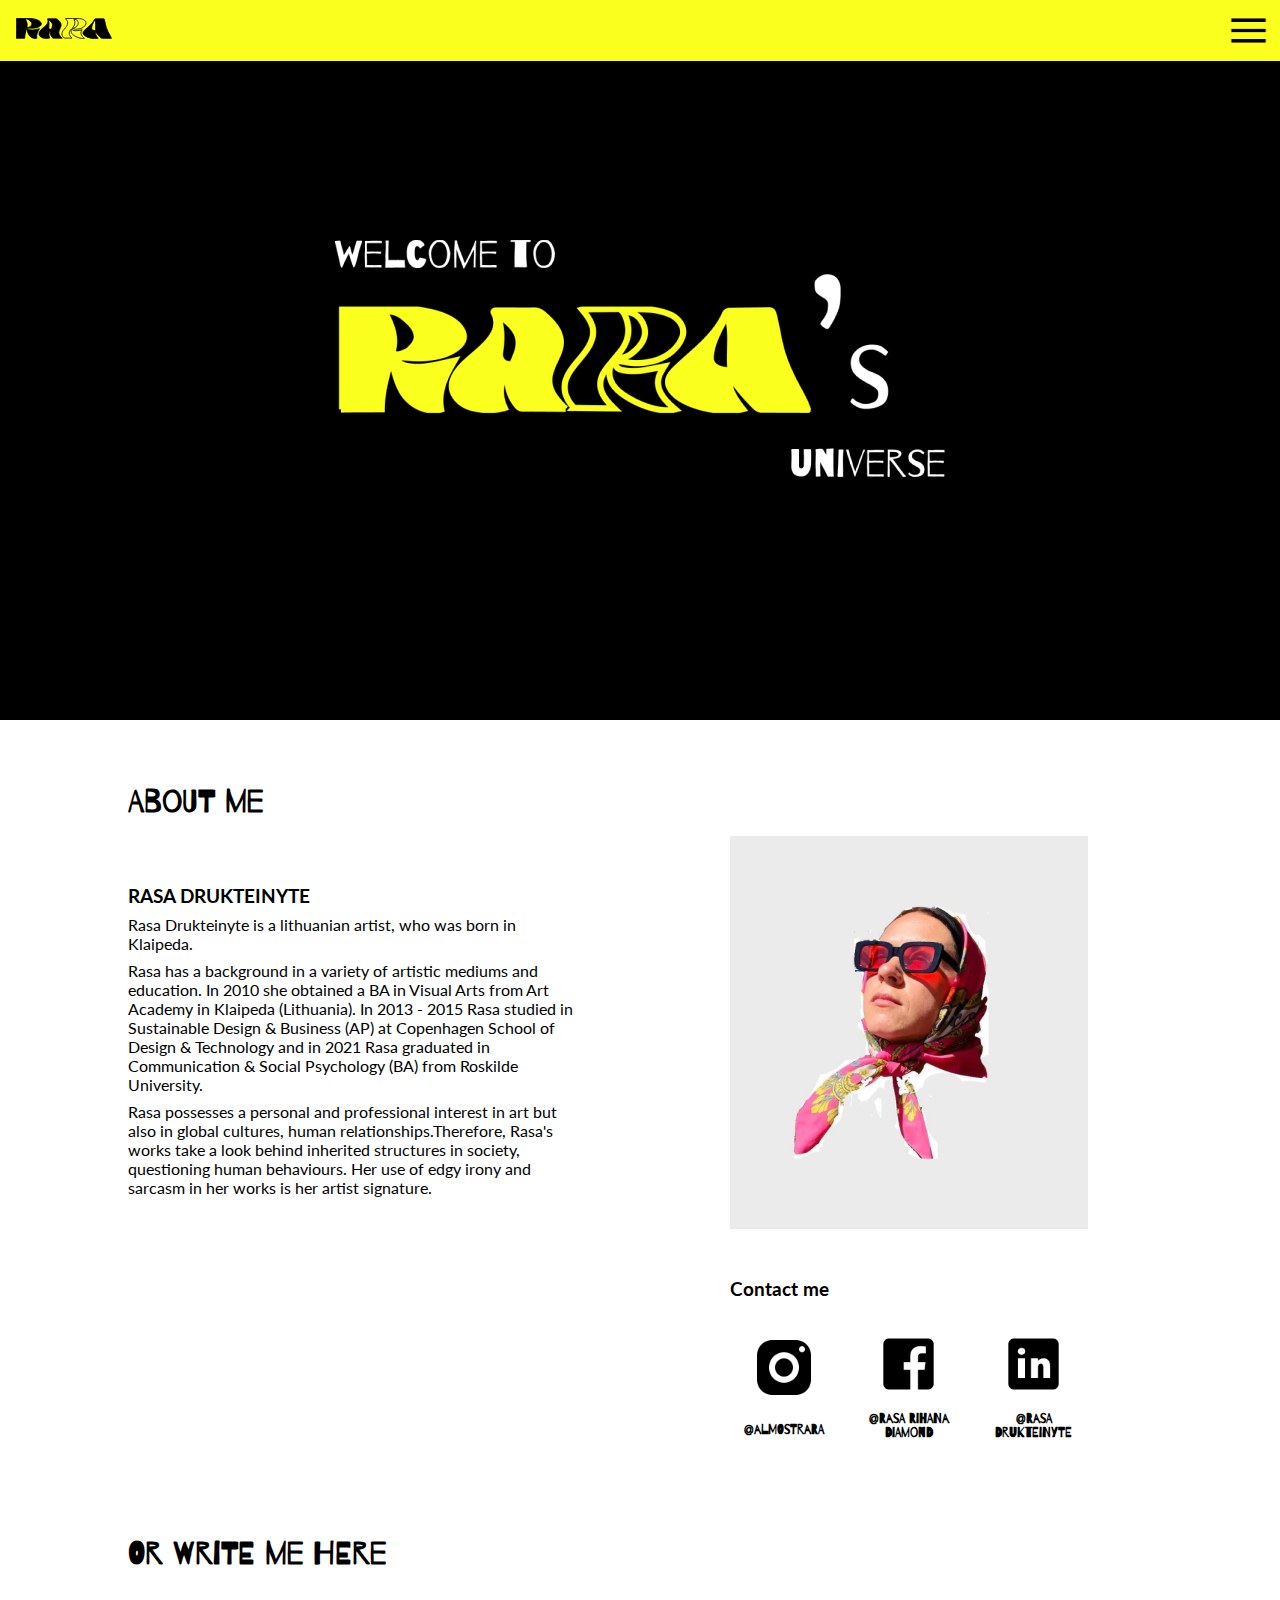
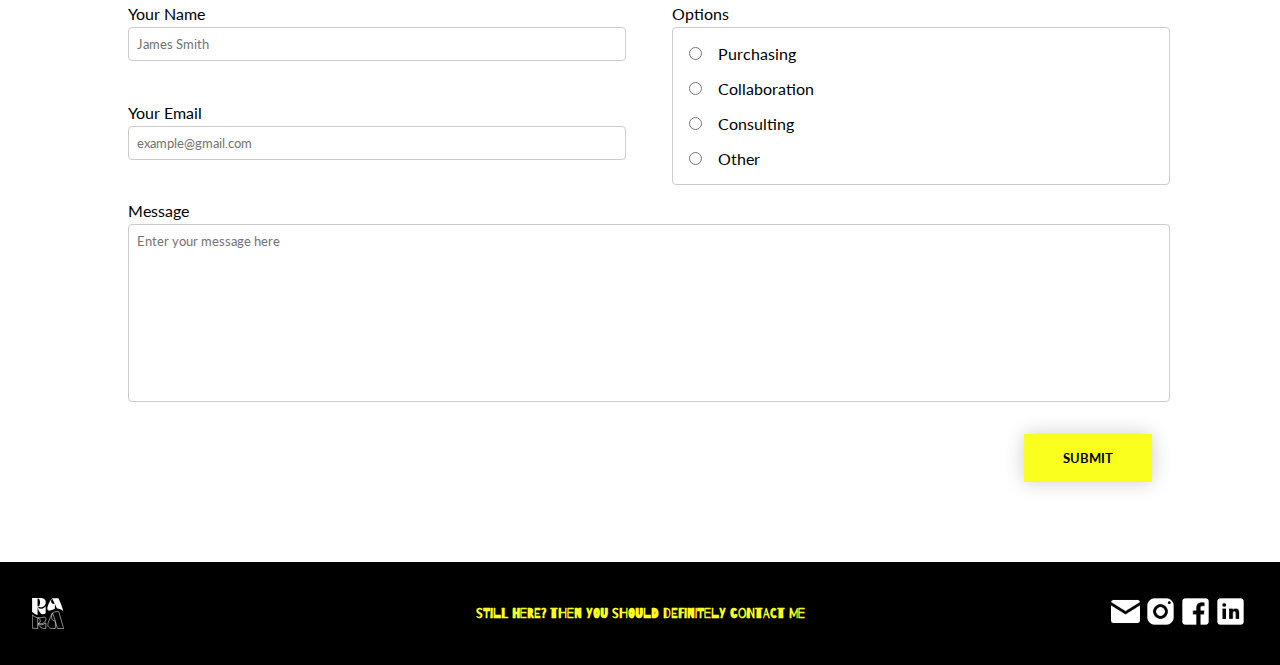
==== commit 8fc70b88: "Merge remote-tracking branch 'origin/master' into CotiPurchaseFlow" ====
--- a/about.html
+++ b/about.html
@@ -31,82 +31,75 @@
       />
 
       <ul>
-        <li class="left brg-home">
-          <a href="portfolio.html">
-            <h2>Home</h2>
-          </a>
-        </li>
-          <li class="left brg-portfolio">
+        
+          <li class="left">
             <a href="portfolio-list.html"><h2>Porfolio</h2></a>
              <ul class="extended-menu">
-               <a href="portfolio-list.html">
+               <a href="#">
                  <li>See all</li>
                </a>
-               <a href="portfolio-list.html?categories=4">
+               <a href="#">
                  <li>Illustration</li>
                </a>
-               <a href="portfolio-list.html?categories=3">
+               <a href="#">
                  <li>Digital Art</li>
                </a>
-               <a href="portfolio-list.html?categories=8">
+               <a href="#">
                  <li>Merchandise</li>
                </a>
-               <a href="portfolio-list.html?categories=6">
+               <a href="#">
                  <li>Design</li>
                </a>
-               <a href="portfolio-list.html?categories=7">
-                <li>Consulting</li>
-              </a>
              </ul>
           </li>
         
        
-          <li class="right brg-shop">
+          <li class="right">
              <a href="shop.html"><h2>Shop</h2> </a>
              <ul class="extended-menu right">
-              <a href="shop.html">
+              <a href="#">
                 <li>See all</li>
               </a>
-              <a href="shop.html?categories=4">
+              <a href="#">
                 <li>Illustration</li>
               </a>
-              <a href="shop.html?categories=3">
+              <a href="#">
                 <li>Digital Art</li>
               </a>
-              <a href="shop.html?categories=8">
+              <a href="#">
                 <li>Merchandise</li>
               </a>
-              <a href="shop.html?categories=6">
+              <a href="#">
                 <li>Design</li>
               </a>
             </ul>
             </li>
        
        
-          <li class="left brg-events"> <a href="eventlist.html"><h2>Events</h2></a>
+          <li class="left"> <a href="eventlist.html"><h2>Events</h2></a>
           <ul class="extended-menu ">
-            <a href="eventlist.html">
+            <a href="#">
               <li>See all</li>
             </a>
-            <a href="event.html?id=178">
+            <a href="#">
               <li>Current</li>
             </a>
           </ul>
           </li>
         
         
-          <li class="right brg-about"><a href="about.html"><h2>About Me</h2></a>
+          <li class="right"><a href="about.html"><h2>About Me</h2></a>
           <ul class="extended-menu right">
-            <a href="about.html">
+            <a href="#">
               <li>About</li>
             </a>
-            <a class="contact-link" href="about.html#contact-form">
+            <a href="#">
               <li>Contacts</li>
             </a>
           </ul>
           </li>
         
-         <li class="brg-contacts"><a class="brg-menu-contacts" href="#">
+         <li></li><a class="brg-menu-contacts" href="#">
          <h2>Contacts</h2>
         </a></li>
       </ul>
@@ -165,9 +158,9 @@
    
     
   
-    <div id="contact-form" class="form-container">
+    <div class="form-container">
       <h2>Or write me here</h2>
-      <form class="form-about-page" action="#" method="get">
+      <form class="form-abou-page" action="#" method="get">
         <div class="form-name-contact">
           <label for="name">Your Name</label>
           <input name="name" type="text" id="name" placeholder="James Smith ">
@@ -178,11 +171,11 @@
         </div>
         <div class="form-option">
           <p>Options</p>
-          <div class="form-option-box">
-            <div class="radio-button-option">
-              <label for="option"></label>
-              <input name="radio" type="radio" id="option">Purchasing
-            </div>
+        <div class="form-option-box">
+          <div class="radio-button-option">
+            <label for="option"></label>
+            <input name="radio" type="radio" id="option">Purchasing
+          </div>
           <div class="radio-button-option">
             <label for="option"></label>
             <input name="radio" type="radio" id="option">Collaboration
@@ -196,7 +189,7 @@
             <input name="radio" type="radio" id="option">Other
           </div>
         </div>
-        
+        </div>
         <div class="form-message">
           <label for="message">Message</label>
           <textarea name="message" id="message" cols="30" rows="10" placeholder="Enter your message here"></textarea>
--- a/css/style.css
+++ b/css/style.css
@@ -3,7 +3,7 @@
   /*color palette*/
   --bg-color: #ffffff;
   --primary-color: #000000;
-  --color4: #757575;
+  --color4: #757575; 
   --color5: #e6e6e6;
   --accent-color: #fbff1d;
 
@@ -135,7 +135,6 @@
 
 main {
   margin: var(--margin); /*doesn't fit with all pages*/
-  margin-top: var(--double-margin);
   display: grid;
   grid-template-columns: 1fr;
   justify-items: center;
@@ -330,9 +329,6 @@
 
 /*---------- MICROINTERACTIONS ----------*/
 /*LINK HOVER EFFECTS*/
-.burger-menu-popUp a {
-  display: block;
-}
 .burger-menu-popUp a:hover {
   background-image: url(../images/icons/hover-effects/Hover-effect-line-black.svg);
   background-size: cover;
@@ -461,8 +457,7 @@
 /*---------- PORTFOLIO - LIST ----------*/
 
 .main-portfolio-list {
-  margin-inline: var(--margin);
-  margin-bottom: var(--margin);
+  margin: var(--margin);
   gap: var(--half-margin);
 }
 
@@ -606,23 +601,22 @@
   grid-column: 1;
   margin: var(--half-margin);
 }
-
 img.about-welcome-img {
   grid-column: 1;
   max-width: 100%;
+  /* margin: var(--double-margin); */
 }
 
 .rara-img {
   width: 100%;
 }
-
 #about_description {
   margin: var(--margin);
 }
 #about_description > p {
   padding-top: 0.5rem;
   padding-bottom: 0.5rem;
-  text-align: justify;
+  text-align: justify; 
   font-size: 1.2rem;
 }
 
@@ -665,9 +659,9 @@
 /* form */
 .form-container {
   width: 100%;
-}
-
-.form-about-page {
+  margin-bottom: var(--margin);
+}
+.form-abou-page {
   margin: var(--margin);
 }
 
@@ -683,10 +677,9 @@
 }
 .radio-button-option {
   font-family: var(--text-font);
-  font-size: 0.9em;
   padding: calc(var(--half-margin) / 2);
 }
-.form-about-page > .radio-button-option > label {
+.form-abou-page > .radio-button-option > label {
   padding-bottom: 1rem;
 }
 .form-message {
@@ -697,16 +690,15 @@
 }
 
 input[type="text"],
-textarea {
+textarea,
+.form-option-box {
   width: 100%;
-  padding: 0.5em;
+  padding: 0.5rem 0.5rem;
   border: 1px solid #ccc;
   border-radius: 4px;
   cursor: pointer;
   font-family: var(--text-font);
-  box-sizing: border-box;
-}
-
+}
 textarea {
   outline: none;
   resize: none;
@@ -746,8 +738,7 @@
 /*---------- EVENT LIST ----------*/
 
 #event-list main {
-  margin-inline: 0;
-  margin-bottom: 0;
+  margin: 0;
 }
 
 #event-list h1 {
@@ -756,7 +747,7 @@
   margin-top: var(--margin);
 }
 
-#event-list main h2 {
+#event-list h2 {
   font-family: var(--header-font);
   font-size: 2rem;
   margin-top: calc(var(--half-margin) / 2);
@@ -829,9 +820,7 @@
 /*---------- EVENT PAGE ----------*/
 
 #event-page main {
-  margin-inline: 0;
-  margin-bottom: 0;
-
+  margin: 0;
   display: grid;
   justify-items: left;
   gap: var(--half-margin);
@@ -841,9 +830,9 @@
   margin: var(--half-margin);
 }
 
-#event-page main h1,
-#event-page main h3 {
-  margin-inline: var(--margin);
+#event-page h1,
+#event-page h3 {
+  margin-left: var(--margin);
 }
 
 #event-page h3,
@@ -999,19 +988,24 @@
 .shop-product main a:last-of-type {
   justify-self: center;
 }
-
 /*---------- SHOP PURCHASE ----------*/
-.p-flow-main {
-  margin: var(--margin);
-}
-
-.body-background {
+
+/* Mobile view */
+.p-flow-main{
+  display: grid;
+  grid-template-columns: 1fr;
+
+}
+
+
+.body-background-purchaseF{
   background-color: var(--color5);
-}
-
-.purchase-h1 {
+  margin: 0;
+  padding: 0;
+}
+
+.purchase-h1{
   font-family: var(--header-font);
-  text-align: center;
 }
 
 .back-arrow {
@@ -1019,83 +1013,112 @@
   justify-self: left;
 }
 
-/* Order basket overview */
-
-.order-container {
+
+/* form area */
+#form-bg{
+  margin: 0; 
+  width: 100%;
+  background-color: var(--bg-color);
+
+}
+
+.labelStyle{
+  font-family: var(--text-font);
+  margin-bottom: 0.25rem;
+}
+.form-purchase-flow{
+/* width: 100%; */
   margin: var(--half-margin);
-  display: grid;
-}
-
-.order-image {
+}
+input#contact.postcode{
+  width: 40%;
+}
+input.name[type="text"]{
+  width: inherit;
+  padding: 0.5rem 0.5rem;
+
+}
+.fields{
+  display: flex;
+  flex-direction: column;
+  align-items: flex-start;
+  margin: var(--half-margin);
+}
+
+.button-cancel{
+  font-family: var(--text-font);
+  font-weight: bold;
+  color: var(--primary-color);
+  background-color: var(--color5);
+  width: 8rem;
+  text-align: center;
+  text-decoration: none;
+  text-transform: uppercase;
+  padding-inline: var(--margin);
+  padding-top: var(--half-margin);
+  padding-bottom: var(--half-margin);
+  margin: var(--half-margin);
+  box-shadow: var(--shadow);
+}
+
+.buttons-purchase-form{
+  display: flex;
+  justify-content: space-between;
+}
+
+
+/* .purchase-product {
+  display: grid;
+  grid-template-columns: 1fr 2fr;
+  gap: var(--margin);
+  margin: var(--half-margin);
+}
+.purchase-card {
+ 
+  gap: var(--half-margin);
+
+  text-decoration: none;
+  color: var(--primary-color);
+  margin: var(--half-margin);
+}
+.purch-img-container{
+  grid-column: 1;
+  aspect-ratio: 1/1;
+  position: relative;
+  overflow: hidden;
+  justify-items: center;
+  align-items: center;
+}
+
+.purchase-image{
+  max-width: 100%;
+  object-fit: contain;
+  overflow: hidden;
+
+} */
+/* .purchase-card img {
+  background-color: var(--accent-color);
+  max-width: 50%;
   aspect-ratio: 1/1;
   object-fit: cover;
-}
-
-.order-card {
-  display: grid;
-}
-
-.order-details {
-  display: grid;
-  grid-template-columns: 1fr 2fr 0.5fr;
-  gap: var(--half-margin);
-  align-items: center;
-}
-
-.order-container h4 {
-  font-family: var(--text-font);
-  font-weight: normal;
-  text-transform: uppercase;
-}
-
-.order-container h3 {
-  text-transform: uppercase;
-}
-
-.delete {
-  justify-self: end;
-}
-
-.order-price {
-  justify-self: end;
-}
-
-.shipping-info {
-  display: grid;
-  align-items: center;
-  margin-top: var(--margin);
-}
-
-.shipping-info p {
-  justify-self: end;
-  grid-row: 1/2;
-}
-
-.shipping-info h4 {
-  grid-row: 1/2;
-}
-
-.order-total {
-  display: grid;
-  align-items: center;
-  margin-top: var(--margin);
-  font-weight: bold;
-  grid-row-gap: var(--half-margin);
-  border-style: solid;
-  border-width: 2px;
-  border-inline: none;
-  border-bottom: none;
-  padding-top: var(--half-margin);
-}
-
-.order-total h4 {
-  font-weight: bold;
-  justify-self: end;
-}
-
-.order-total p {
-  justify-self: end;
-}
+  display: block;
+  z-index: 1;
+  grid-area: 1/1/2/2;
+  box-shadow: var(--shadow);
+} */
+
+/* .purchase-details{
+  font: var(--text-font);
+  color: var(--primary-color);
+  grid-column: 2;
+  grid-row: 1;
+} */
+
+/* Purchase- Personal Details form */
+
+
+
+
 
 /*---------- MEDIA QUERIES ----------*/
 
@@ -1105,7 +1128,6 @@
   .navbar {
     padding: calc(var(--half-margin) / 2) var(--half-margin);
     display: grid;
-    width: calc(100% - var(--margin));
   }
   .navbar a {
     grid-column: 1/2;
@@ -1154,10 +1176,6 @@
   p {
     font-size: 1.2rem;
   }
-
-  main {
-    margin-top: calc(var(--margin) * 3);
-  }
   /*------- index page -------*/
   .index-body {
     display: grid;
@@ -1183,17 +1201,26 @@
   }
 
   /*------- local navigation -------*/
-  .select-category-container {
+  .categories-drop-down {
+    margin-top: 0;
+  }
+  .categories-drop-down ul {
+    width: 100%;
+    display: flex;
+    justify-content: space-evenly;
+    gap: var(--half-margin);
+  }
+
+  .up-arrow {
     display: none;
   }
-  .categories-drop-down {
-    display: block;
-    border: 0;
-  }
-  .categories-drop-down ul {
-    flex-wrap: nowrap;
-    column-gap: var(--margin);
-  }
+  .drop-down-arrow {
+    display: none;
+  }
+  .h2-drop-down {
+    display: none;
+  }
+
   /*------- portfolio -------*/
   .main-portfolio {
     gap: calc(var(--double-margin) + var(--margin));
@@ -1235,8 +1262,7 @@
 
   /*------- portfolio list -------*/
   .main-portfolio-list {
-    margin-inline: var(--margin);
-    margin-bottom: var(--margin);
+    margin: var(--margin);
     gap: var(--margin);
   }
   .porfolio-list-container {
@@ -1251,8 +1277,7 @@
   /*------- portfolio artwork -------*/
   .main-portfolio-artwork {
     gap: var(--half-margin);
-    margin: calc(var(--double-margin) + var(--margin));
-    margin-bottom: var(--double-margin);
+    margin: var(--double-margin) calc(var(--double-margin) + var(--margin));
   }
   .artwork-container {
     margin: 0;
@@ -1267,10 +1292,118 @@
     margin-top: var(--margin);
   }
 
+  /*------- about page -------*/
+  .welcome-about-bg {
+    aspect-ratio: 4/3;
+  }
+
+  .rara-img {
+    height: 100%;
+    grid-column: 2/3;
+    grid-row: 2/3;
+    object-fit: cover;
+  }
+  #about_description {
+    margin: var(--double-margin);
+    display: grid;
+    grid-template-columns: 1fr 1fr;
+    column-gap: var(--margin);
+  }
+  #about_description h2 {
+    grid-column: 1/4;
+  }
+
+  #about_description h3,
+  #about_description h4,
+  #about_description p {
+    grid-column: 1/2;
+  }
+  .description-text {
+    grid-row: 2/4;
+    display: grid;
+    gap: calc(var(--half-margin) / 2);
+<<<<<<< HEAD
+    padding: 0;
+    align-self: start;
+=======
+>>>>>>> burger-menu
+  }
+  #about_description > p {
+    padding-top: 0.5rem;
+    padding-bottom: 0.5rem;
+    text-align: justify;
+  }
+
+  #about_description > h2,
+  #about_contacts > h2,
+  .form-container > h2 {
+    text-align: left;
+    margin-bottom: var(--half-margin);
+  }
+  #about_description > h3 {
+    margin: 0;
+    margin-bottom: var(--half-margin);
+  }
+
+  #about_contacts {
+    grid-row: 3/4;
+    grid-column: 2/3;
+    margin-top: var(--margin);
+    gap: var(--half-margin);
+    align-self: center;
+  }
+
+  .about_contacts_Some {
+    display: grid;
+    grid-template-columns: repeat(3, 1fr);
+    gap: var(--half-margin);
+  }
+  .container-SoMe {
+    display: grid;
+    justify-items: center;
+  }
+  .icon-img {
+    max-height: 70%;
+  }
+  .txt {
+    text-align: center;
+    font-family: var(--header-font);
+    font-size: 0.8rem;
+    height: auto;
+  }
+
+  /* form */
+  .form-container {
+    width: 80%;
+    margin-inline: var(--double-margin);
+  }
+  .form-abou-page {
+    margin: var(--margin) 0;
+    display: grid;
+    grid-template-columns: 1fr 1fr;
+    gap: var(--half-margin) var(--double-margin);
+  }
+  .form-name-contact {
+    grid-column: 1/2;
+    margin: 0;
+  }
+  .form-option {
+    grid-column: 2/3;
+    grid-row: 1/3;
+  }
+  .form-option-box {
+    margin: 0;
+  }
+  .form-message {
+    grid-column: 1/3;
+  }
+  .row {
+    grid-column: 2/3;
+  }
   /*------- event list -------*/
   #event-list main {
-    margin-inline: var(--double-margin);
-    margin-bottom: var(--double-margin);
+    margin: var(--double-margin);
+    margin-top: var(--margin);
     gap: var(--double-margin);
   }
   #event-list .yellow-button {
@@ -1336,8 +1469,7 @@
 
   /*------- event page -------*/
   #event-page main {
-    margin: calc(var(--double-margin) + var(--margin));
-    margin-bottom: var(--double-margin);
+    margin: var(--double-margin) calc(var(--double-margin) + var(--margin));
     display: grid;
     justify-items: left;
     gap: var(--half-margin);
@@ -1376,8 +1508,7 @@
   /*------- shop list -------*/
 
   #shop-list main {
-    margin-inline: var(--double-margin);
-    margin-bottom: var(--double-margin);
+    margin: var(--double-margin);
   }
   .product-list {
     gap: var(--double-margin);
@@ -1403,8 +1534,7 @@
   }
 
   .shop-product main {
-    margin-inline: calc(var(--double-margin) + var(--margin));
-    margin-bottom: var(--double-margin);
+    margin: var(--double-margin) calc(var(--double-margin) + var(--margin));
     display: grid;
     gap: var(--margin);
     justify-items: left;
@@ -1433,11 +1563,10 @@
   .burger-menu-popUp > ul {
     align-self: center;
     grid-template-columns: 1fr 1fr;
-    grid-auto-rows: min-content;
     justify-items: start;
     width: 60%;
     height: 80%;
-    align-items: flex-start;
+    align-items: end;
   }
   .burger-menu-popUp h2 {
     font-family: var(--header-font);
@@ -1450,40 +1579,18 @@
     margin: 0;
     gap: calc(var(--half-margin) / 2);
   }
-  .brg-about {
+  .right {
     display: grid;
     justify-items: end;
     justify-self: right;
   }
-  .left {
-    grid-column: 1/2;
-  }
-  .brg-portfolio {
-    grid-row: 1/3;
-    grid-column: 2/3;
-    justify-self: end;
-    text-align: right;
-  }
-  .brg-shop {
-    justify-self: start;
-    text-align: left;
-  }
-  .brg-home {
-    height: 100%;
-  }
-  .brg-contacts {
-    display: none;
-  }
-  .brg-menu-contacts h2 {
+  .brg-menu-contacts {
     display: none;
   }
 
   /*------- general -------*/
   p {
     font-size: 1rem;
-  }
-  main {
-    margin-top: calc(var(--double-margin) * 2);
   }
 
   /*------- buttons -------*/
@@ -1565,8 +1672,7 @@
   }
   /*------- portfolio list -------*/
   .main-portfolio-list {
-    margin-inline: calc(var(--double-margin) * 2);
-    margin-bottom: var(--margin);
+    margin: var(--margin) calc(var(--double-margin) * 2);
     gap: var(--margin);
   }
   .porfolio-list-container {
@@ -1582,7 +1688,6 @@
   .main-portfolio-artwork {
     gap: var(--half-margin) var(--double-margin);
     margin: 0;
-    margin-top: 3.7rem;
     grid-template-columns: 1fr 1fr;
   }
   .main-portfolio-artwork .back-arrow {
@@ -1625,8 +1730,8 @@
 
   /*------- event list -------*/
   #event-list main {
-    margin: calc(var(--double-margin) * 2);
-    margin-bottom: var(--double-margin);
+    margin: var(--double-margin) calc(var(--double-margin) * 2);
+    margin-top: var(--margin);
     gap: var(--double-margin);
   }
   .current-event-text {
@@ -1651,7 +1756,6 @@
   #event-page main {
     gap: var(--half-margin) var(--double-margin);
     margin: 0;
-    margin-top: 3.7rem;
     margin-right: var(--double-margin);
     grid-template-columns: 1fr 1fr;
   }
@@ -1684,8 +1788,7 @@
   /*------- shop list -------*/
 
   #shop-list main {
-    margin: calc(var(--double-margin) * 2);
-    margin-bottom: var(--double-margin);
+    margin: var(--double-margin) calc(var(--double-margin) * 2);
     gap: var(--margin);
   }
   .product-list {
@@ -1709,7 +1812,6 @@
   .shop-product main {
     gap: var(--half-margin) var(--double-margin);
     margin: 0;
-    margin-top: 3.7rem;
     margin-right: var(--double-margin);
     grid-template-columns: 1fr 1fr;
   }
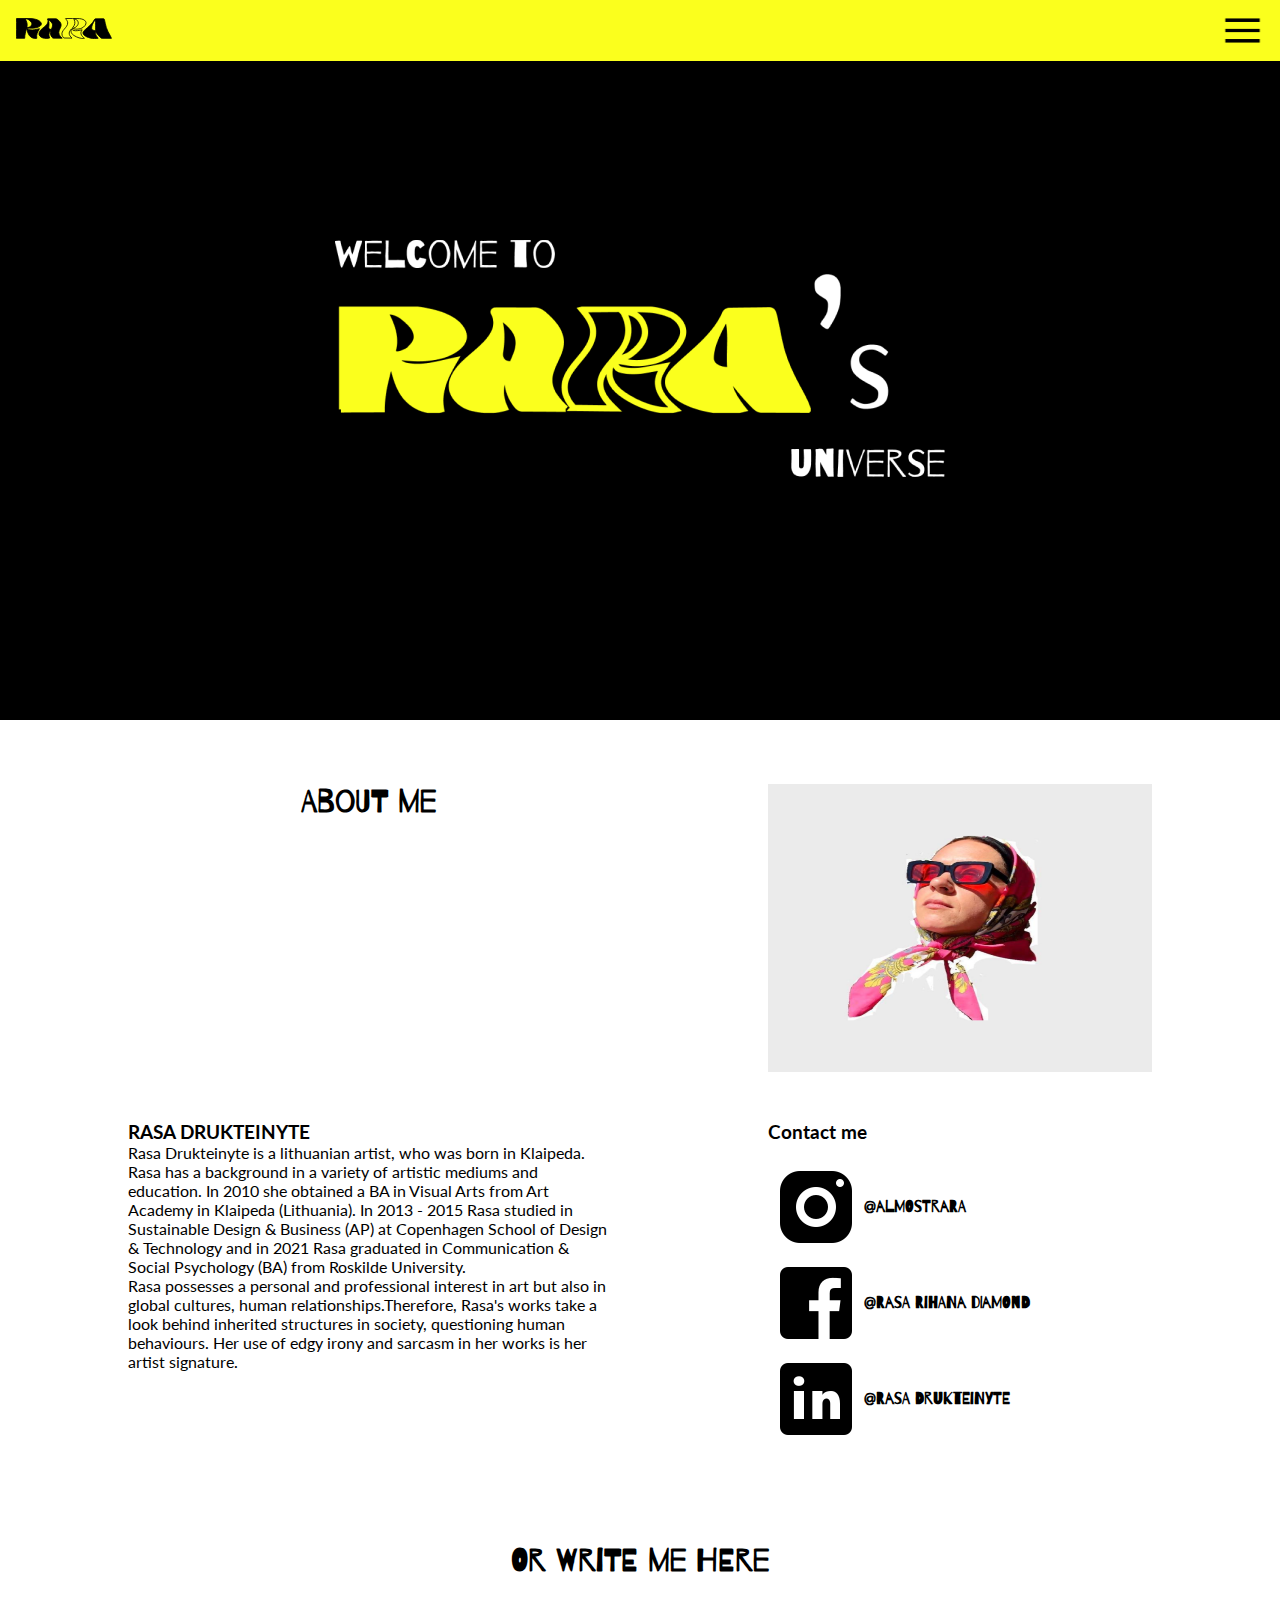
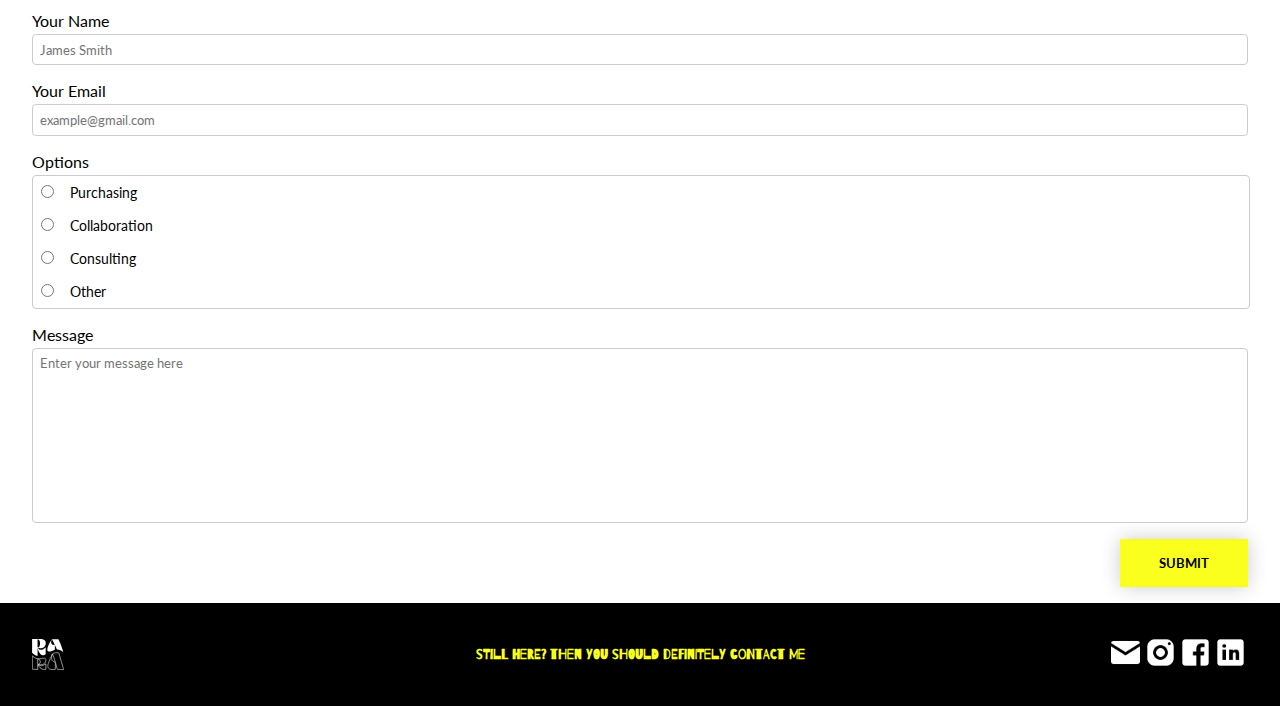
==== commit 9139cb19: "Merge remote-tracking branch 'origin/master' into CotiPurchaseFlow" ====
--- a/about.html
+++ b/about.html
@@ -31,75 +31,82 @@
       />
 
       <ul>
-        
-          <li class="left">
+        <li class="left brg-home">
+          <a href="portfolio.html">
+            <h2>Home</h2>
+          </a>
+        </li>
+          <li class="left brg-portfolio">
             <a href="portfolio-list.html"><h2>Porfolio</h2></a>
              <ul class="extended-menu">
-               <a href="#">
+               <a href="portfolio-list.html">
                  <li>See all</li>
                </a>
-               <a href="#">
+               <a href="portfolio-list.html?categories=4">
                  <li>Illustration</li>
                </a>
-               <a href="#">
+               <a href="portfolio-list.html?categories=3">
                  <li>Digital Art</li>
                </a>
-               <a href="#">
+               <a href="portfolio-list.html?categories=8">
                  <li>Merchandise</li>
                </a>
-               <a href="#">
+               <a href="portfolio-list.html?categories=6">
                  <li>Design</li>
                </a>
+               <a href="portfolio-list.html?categories=7">
+                <li>Consulting</li>
+              </a>
              </ul>
           </li>
         
        
-          <li class="right">
+          <li class="right brg-shop">
              <a href="shop.html"><h2>Shop</h2> </a>
              <ul class="extended-menu right">
-              <a href="#">
+              <a href="shop.html">
                 <li>See all</li>
               </a>
-              <a href="#">
+              <a href="shop.html?categories=4">
                 <li>Illustration</li>
               </a>
-              <a href="#">
+              <a href="shop.html?categories=3">
                 <li>Digital Art</li>
               </a>
-              <a href="#">
+              <a href="shop.html?categories=8">
                 <li>Merchandise</li>
               </a>
-              <a href="#">
+              <a href="shop.html?categories=6">
                 <li>Design</li>
               </a>
             </ul>
             </li>
        
        
-          <li class="left"> <a href="eventlist.html"><h2>Events</h2></a>
+          <li class="left brg-events"> <a href="eventlist.html"><h2>Events</h2></a>
           <ul class="extended-menu ">
-            <a href="#">
+            <a href="eventlist.html">
               <li>See all</li>
             </a>
-            <a href="#">
+            <a href="event.html?id=178">
               <li>Current</li>
             </a>
           </ul>
           </li>
         
         
-          <li class="right"><a href="about.html"><h2>About Me</h2></a>
+          <li class="right brg-about"><a href="about.html"><h2>About Me</h2></a>
           <ul class="extended-menu right">
-            <a href="#">
+            <a href="about.html">
               <li>About</li>
             </a>
-            <a href="#">
+            <a class="contact-link" href="about.html#contact-form">
               <li>Contacts</li>
             </a>
           </ul>
           </li>
         
-         <li></li><a class="brg-menu-contacts" href="#">
+         <li class="brg-contacts"><a class="brg-menu-contacts" href="#">
          <h2>Contacts</h2>
         </a></li>
       </ul>
@@ -158,9 +165,9 @@
    
     
   
-    <div class="form-container">
+    <div id="contact-form" class="form-container">
       <h2>Or write me here</h2>
-      <form class="form-abou-page" action="#" method="get">
+      <form class="form-about-page" action="#" method="get">
         <div class="form-name-contact">
           <label for="name">Your Name</label>
           <input name="name" type="text" id="name" placeholder="James Smith ">
@@ -171,11 +178,11 @@
         </div>
         <div class="form-option">
           <p>Options</p>
-        <div class="form-option-box">
-          <div class="radio-button-option">
-            <label for="option"></label>
-            <input name="radio" type="radio" id="option">Purchasing
-          </div>
+          <div class="form-option-box">
+            <div class="radio-button-option">
+              <label for="option"></label>
+              <input name="radio" type="radio" id="option">Purchasing
+            </div>
           <div class="radio-button-option">
             <label for="option"></label>
             <input name="radio" type="radio" id="option">Collaboration
@@ -189,7 +196,7 @@
             <input name="radio" type="radio" id="option">Other
           </div>
         </div>
-        </div>
+        
         <div class="form-message">
           <label for="message">Message</label>
           <textarea name="message" id="message" cols="30" rows="10" placeholder="Enter your message here"></textarea>
--- a/css/style.css
+++ b/css/style.css
@@ -3,7 +3,7 @@
   /*color palette*/
   --bg-color: #ffffff;
   --primary-color: #000000;
-  --color4: #757575; 
+  --color4: #757575;
   --color5: #e6e6e6;
   --accent-color: #fbff1d;
 
@@ -135,6 +135,7 @@
 
 main {
   margin: var(--margin); /*doesn't fit with all pages*/
+  margin-top: var(--double-margin);
   display: grid;
   grid-template-columns: 1fr;
   justify-items: center;
@@ -329,6 +330,9 @@
 
 /*---------- MICROINTERACTIONS ----------*/
 /*LINK HOVER EFFECTS*/
+.burger-menu-popUp a {
+  display: block;
+}
 .burger-menu-popUp a:hover {
   background-image: url(../images/icons/hover-effects/Hover-effect-line-black.svg);
   background-size: cover;
@@ -457,7 +461,8 @@
 /*---------- PORTFOLIO - LIST ----------*/
 
 .main-portfolio-list {
-  margin: var(--margin);
+  margin-inline: var(--margin);
+  margin-bottom: var(--margin);
   gap: var(--half-margin);
 }
 
@@ -601,15 +606,16 @@
   grid-column: 1;
   margin: var(--half-margin);
 }
+
 img.about-welcome-img {
   grid-column: 1;
   max-width: 100%;
-  /* margin: var(--double-margin); */
 }
 
 .rara-img {
   width: 100%;
 }
+
 #about_description {
   margin: var(--margin);
 }
@@ -659,9 +665,9 @@
 /* form */
 .form-container {
   width: 100%;
-  margin-bottom: var(--margin);
-}
-.form-abou-page {
+}
+
+.form-about-page {
   margin: var(--margin);
 }
 
@@ -677,9 +683,10 @@
 }
 .radio-button-option {
   font-family: var(--text-font);
+  font-size: 0.9em;
   padding: calc(var(--half-margin) / 2);
 }
-.form-abou-page > .radio-button-option > label {
+.form-about-page > .radio-button-option > label {
   padding-bottom: 1rem;
 }
 .form-message {
@@ -690,15 +697,16 @@
 }
 
 input[type="text"],
-textarea,
-.form-option-box {
+textarea {
   width: 100%;
-  padding: 0.5rem 0.5rem;
+  padding: 0.5em;
   border: 1px solid #ccc;
   border-radius: 4px;
   cursor: pointer;
   font-family: var(--text-font);
-}
+  box-sizing: border-box;
+}
+
 textarea {
   outline: none;
   resize: none;
@@ -738,7 +746,8 @@
 /*---------- EVENT LIST ----------*/
 
 #event-list main {
-  margin: 0;
+  margin-inline: 0;
+  margin-bottom: 0;
 }
 
 #event-list h1 {
@@ -747,7 +756,7 @@
   margin-top: var(--margin);
 }
 
-#event-list h2 {
+#event-list main h2 {
   font-family: var(--header-font);
   font-size: 2rem;
   margin-top: calc(var(--half-margin) / 2);
@@ -820,7 +829,9 @@
 /*---------- EVENT PAGE ----------*/
 
 #event-page main {
-  margin: 0;
+  margin-inline: 0;
+  margin-bottom: 0;
+
   display: grid;
   justify-items: left;
   gap: var(--half-margin);
@@ -830,9 +841,9 @@
   margin: var(--half-margin);
 }
 
-#event-page h1,
-#event-page h3 {
-  margin-left: var(--margin);
+#event-page main h1,
+#event-page main h3 {
+  margin-inline: var(--margin);
 }
 
 #event-page h3,
@@ -988,24 +999,21 @@
 .shop-product main a:last-of-type {
   justify-self: center;
 }
+
 /*---------- SHOP PURCHASE ----------*/
-
-/* Mobile view */
-.p-flow-main{
-  display: grid;
-  grid-template-columns: 1fr;
-
-}
-
-
-.body-background-purchaseF{
+.p-flow-main {
+  margin: var(--margin);
+}
+
+.body-background {
   background-color: var(--color5);
   margin: 0;
   padding: 0;
 }
 
-.purchase-h1{
+.purchase-h1 {
   font-family: var(--header-font);
+  text-align: center;
 }
 
 .back-arrow {
@@ -1013,112 +1021,83 @@
   justify-self: left;
 }
 
-
-/* form area */
-#form-bg{
-  margin: 0; 
-  width: 100%;
-  background-color: var(--bg-color);
-
-}
-
-.labelStyle{
-  font-family: var(--text-font);
-  margin-bottom: 0.25rem;
-}
-.form-purchase-flow{
-/* width: 100%; */
+/* Order basket overview */
+
+.order-container {
   margin: var(--half-margin);
-}
-input#contact.postcode{
-  width: 40%;
-}
-input.name[type="text"]{
-  width: inherit;
-  padding: 0.5rem 0.5rem;
-
-}
-.fields{
-  display: flex;
-  flex-direction: column;
-  align-items: flex-start;
-  margin: var(--half-margin);
-}
-
-.button-cancel{
-  font-family: var(--text-font);
-  font-weight: bold;
-  color: var(--primary-color);
-  background-color: var(--color5);
-  width: 8rem;
-  text-align: center;
-  text-decoration: none;
-  text-transform: uppercase;
-  padding-inline: var(--margin);
-  padding-top: var(--half-margin);
-  padding-bottom: var(--half-margin);
-  margin: var(--half-margin);
-  box-shadow: var(--shadow);
-}
-
-.buttons-purchase-form{
-  display: flex;
-  justify-content: space-between;
-}
-
-
-/* .purchase-product {
-  display: grid;
-  grid-template-columns: 1fr 2fr;
-  gap: var(--margin);
-  margin: var(--half-margin);
-}
-.purchase-card {
- 
-  gap: var(--half-margin);
-
-  text-decoration: none;
-  color: var(--primary-color);
-  margin: var(--half-margin);
-}
-.purch-img-container{
-  grid-column: 1;
-  aspect-ratio: 1/1;
-  position: relative;
-  overflow: hidden;
-  justify-items: center;
-  align-items: center;
-}
-
-.purchase-image{
-  max-width: 100%;
-  object-fit: contain;
-  overflow: hidden;
-
-} */
-/* .purchase-card img {
-  background-color: var(--accent-color);
-  max-width: 50%;
+  display: grid;
+}
+
+.order-image {
   aspect-ratio: 1/1;
   object-fit: cover;
-  display: block;
-  z-index: 1;
-  grid-area: 1/1/2/2;
-  box-shadow: var(--shadow);
-} */
-
-/* .purchase-details{
-  font: var(--text-font);
-  color: var(--primary-color);
-  grid-column: 2;
-  grid-row: 1;
-} */
-
-/* Purchase- Personal Details form */
-
-
-
-
+}
+
+.order-card {
+  display: grid;
+}
+
+.order-details {
+  display: grid;
+  grid-template-columns: 1fr 2fr 0.5fr;
+  gap: var(--half-margin);
+  align-items: center;
+}
+
+.order-container h4 {
+  font-family: var(--text-font);
+  font-weight: normal;
+  text-transform: uppercase;
+}
+
+.order-container h3 {
+  text-transform: uppercase;
+}
+
+.delete {
+  justify-self: end;
+}
+
+.order-price {
+  justify-self: end;
+}
+
+.shipping-info {
+  display: grid;
+  align-items: center;
+  margin-top: var(--margin);
+}
+
+.shipping-info p {
+  justify-self: end;
+  grid-row: 1/2;
+}
+
+.shipping-info h4 {
+  grid-row: 1/2;
+}
+
+.order-total {
+  display: grid;
+  align-items: center;
+  margin-top: var(--margin);
+  font-weight: bold;
+  grid-row-gap: var(--half-margin);
+  border-style: solid;
+  border-width: 2px;
+  border-inline: none;
+  border-bottom: none;
+  padding-top: var(--half-margin);
+}
+
+.order-total h4 {
+  font-weight: bold;
+  justify-self: end;
+}
+
+.order-total p {
+  justify-self: end;
+}
 
 /*---------- MEDIA QUERIES ----------*/
 
@@ -1128,6 +1107,7 @@
   .navbar {
     padding: calc(var(--half-margin) / 2) var(--half-margin);
     display: grid;
+    width: calc(100% - var(--margin));
   }
   .navbar a {
     grid-column: 1/2;
@@ -1176,6 +1156,10 @@
   p {
     font-size: 1.2rem;
   }
+
+  main {
+    margin-top: calc(var(--margin) * 3);
+  }
   /*------- index page -------*/
   .index-body {
     display: grid;
@@ -1201,26 +1185,17 @@
   }
 
   /*------- local navigation -------*/
+  .select-category-container {
+    display: none;
+  }
   .categories-drop-down {
-    margin-top: 0;
+    display: block;
+    border: 0;
   }
   .categories-drop-down ul {
-    width: 100%;
-    display: flex;
-    justify-content: space-evenly;
-    gap: var(--half-margin);
-  }
-
-  .up-arrow {
-    display: none;
-  }
-  .drop-down-arrow {
-    display: none;
-  }
-  .h2-drop-down {
-    display: none;
-  }
-
+    flex-wrap: nowrap;
+    column-gap: var(--margin);
+  }
   /*------- portfolio -------*/
   .main-portfolio {
     gap: calc(var(--double-margin) + var(--margin));
@@ -1262,7 +1237,8 @@
 
   /*------- portfolio list -------*/
   .main-portfolio-list {
-    margin: var(--margin);
+    margin-inline: var(--margin);
+    margin-bottom: var(--margin);
     gap: var(--margin);
   }
   .porfolio-list-container {
@@ -1277,7 +1253,8 @@
   /*------- portfolio artwork -------*/
   .main-portfolio-artwork {
     gap: var(--half-margin);
-    margin: var(--double-margin) calc(var(--double-margin) + var(--margin));
+    margin: calc(var(--double-margin) + var(--margin));
+    margin-bottom: var(--double-margin);
   }
   .artwork-container {
     margin: 0;
@@ -1292,118 +1269,10 @@
     margin-top: var(--margin);
   }
 
-  /*------- about page -------*/
-  .welcome-about-bg {
-    aspect-ratio: 4/3;
-  }
-
-  .rara-img {
-    height: 100%;
-    grid-column: 2/3;
-    grid-row: 2/3;
-    object-fit: cover;
-  }
-  #about_description {
-    margin: var(--double-margin);
-    display: grid;
-    grid-template-columns: 1fr 1fr;
-    column-gap: var(--margin);
-  }
-  #about_description h2 {
-    grid-column: 1/4;
-  }
-
-  #about_description h3,
-  #about_description h4,
-  #about_description p {
-    grid-column: 1/2;
-  }
-  .description-text {
-    grid-row: 2/4;
-    display: grid;
-    gap: calc(var(--half-margin) / 2);
-<<<<<<< HEAD
-    padding: 0;
-    align-self: start;
-=======
->>>>>>> burger-menu
-  }
-  #about_description > p {
-    padding-top: 0.5rem;
-    padding-bottom: 0.5rem;
-    text-align: justify;
-  }
-
-  #about_description > h2,
-  #about_contacts > h2,
-  .form-container > h2 {
-    text-align: left;
-    margin-bottom: var(--half-margin);
-  }
-  #about_description > h3 {
-    margin: 0;
-    margin-bottom: var(--half-margin);
-  }
-
-  #about_contacts {
-    grid-row: 3/4;
-    grid-column: 2/3;
-    margin-top: var(--margin);
-    gap: var(--half-margin);
-    align-self: center;
-  }
-
-  .about_contacts_Some {
-    display: grid;
-    grid-template-columns: repeat(3, 1fr);
-    gap: var(--half-margin);
-  }
-  .container-SoMe {
-    display: grid;
-    justify-items: center;
-  }
-  .icon-img {
-    max-height: 70%;
-  }
-  .txt {
-    text-align: center;
-    font-family: var(--header-font);
-    font-size: 0.8rem;
-    height: auto;
-  }
-
-  /* form */
-  .form-container {
-    width: 80%;
-    margin-inline: var(--double-margin);
-  }
-  .form-abou-page {
-    margin: var(--margin) 0;
-    display: grid;
-    grid-template-columns: 1fr 1fr;
-    gap: var(--half-margin) var(--double-margin);
-  }
-  .form-name-contact {
-    grid-column: 1/2;
-    margin: 0;
-  }
-  .form-option {
-    grid-column: 2/3;
-    grid-row: 1/3;
-  }
-  .form-option-box {
-    margin: 0;
-  }
-  .form-message {
-    grid-column: 1/3;
-  }
-  .row {
-    grid-column: 2/3;
-  }
   /*------- event list -------*/
   #event-list main {
-    margin: var(--double-margin);
-    margin-top: var(--margin);
+    margin-inline: var(--double-margin);
+    margin-bottom: var(--double-margin);
     gap: var(--double-margin);
   }
   #event-list .yellow-button {
@@ -1469,7 +1338,8 @@
 
   /*------- event page -------*/
   #event-page main {
-    margin: var(--double-margin) calc(var(--double-margin) + var(--margin));
+    margin: calc(var(--double-margin) + var(--margin));
+    margin-bottom: var(--double-margin);
     display: grid;
     justify-items: left;
     gap: var(--half-margin);
@@ -1508,7 +1378,8 @@
   /*------- shop list -------*/
 
   #shop-list main {
-    margin: var(--double-margin);
+    margin-inline: var(--double-margin);
+    margin-bottom: var(--double-margin);
   }
   .product-list {
     gap: var(--double-margin);
@@ -1534,7 +1405,8 @@
   }
 
   .shop-product main {
-    margin: var(--double-margin) calc(var(--double-margin) + var(--margin));
+    margin-inline: calc(var(--double-margin) + var(--margin));
+    margin-bottom: var(--double-margin);
     display: grid;
     gap: var(--margin);
     justify-items: left;
@@ -1563,10 +1435,11 @@
   .burger-menu-popUp > ul {
     align-self: center;
     grid-template-columns: 1fr 1fr;
+    grid-auto-rows: min-content;
     justify-items: start;
     width: 60%;
     height: 80%;
-    align-items: end;
+    align-items: flex-start;
   }
   .burger-menu-popUp h2 {
     font-family: var(--header-font);
@@ -1579,18 +1452,40 @@
     margin: 0;
     gap: calc(var(--half-margin) / 2);
   }
-  .right {
+  .brg-about {
     display: grid;
     justify-items: end;
     justify-self: right;
   }
-  .brg-menu-contacts {
+  .left {
+    grid-column: 1/2;
+  }
+  .brg-portfolio {
+    grid-row: 1/3;
+    grid-column: 2/3;
+    justify-self: end;
+    text-align: right;
+  }
+  .brg-shop {
+    justify-self: start;
+    text-align: left;
+  }
+  .brg-home {
+    height: 100%;
+  }
+  .brg-contacts {
+    display: none;
+  }
+  .brg-menu-contacts h2 {
     display: none;
   }
 
   /*------- general -------*/
   p {
     font-size: 1rem;
+  }
+  main {
+    margin-top: calc(var(--double-margin) * 2);
   }
 
   /*------- buttons -------*/
@@ -1672,7 +1567,8 @@
   }
   /*------- portfolio list -------*/
   .main-portfolio-list {
-    margin: var(--margin) calc(var(--double-margin) * 2);
+    margin-inline: calc(var(--double-margin) * 2);
+    margin-bottom: var(--margin);
     gap: var(--margin);
   }
   .porfolio-list-container {
@@ -1688,6 +1584,7 @@
   .main-portfolio-artwork {
     gap: var(--half-margin) var(--double-margin);
     margin: 0;
+    margin-top: 3.7rem;
     grid-template-columns: 1fr 1fr;
   }
   .main-portfolio-artwork .back-arrow {
@@ -1730,8 +1627,8 @@
 
   /*------- event list -------*/
   #event-list main {
-    margin: var(--double-margin) calc(var(--double-margin) * 2);
-    margin-top: var(--margin);
+    margin: calc(var(--double-margin) * 2);
+    margin-bottom: var(--double-margin);
     gap: var(--double-margin);
   }
   .current-event-text {
@@ -1756,6 +1653,7 @@
   #event-page main {
     gap: var(--half-margin) var(--double-margin);
     margin: 0;
+    margin-top: 3.7rem;
     margin-right: var(--double-margin);
     grid-template-columns: 1fr 1fr;
   }
@@ -1788,7 +1686,8 @@
   /*------- shop list -------*/
 
   #shop-list main {
-    margin: var(--double-margin) calc(var(--double-margin) * 2);
+    margin: calc(var(--double-margin) * 2);
+    margin-bottom: var(--double-margin);
     gap: var(--margin);
   }
   .product-list {
@@ -1812,6 +1711,7 @@
   .shop-product main {
     gap: var(--half-margin) var(--double-margin);
     margin: 0;
+    margin-top: 3.7rem;
     margin-right: var(--double-margin);
     grid-template-columns: 1fr 1fr;
   }
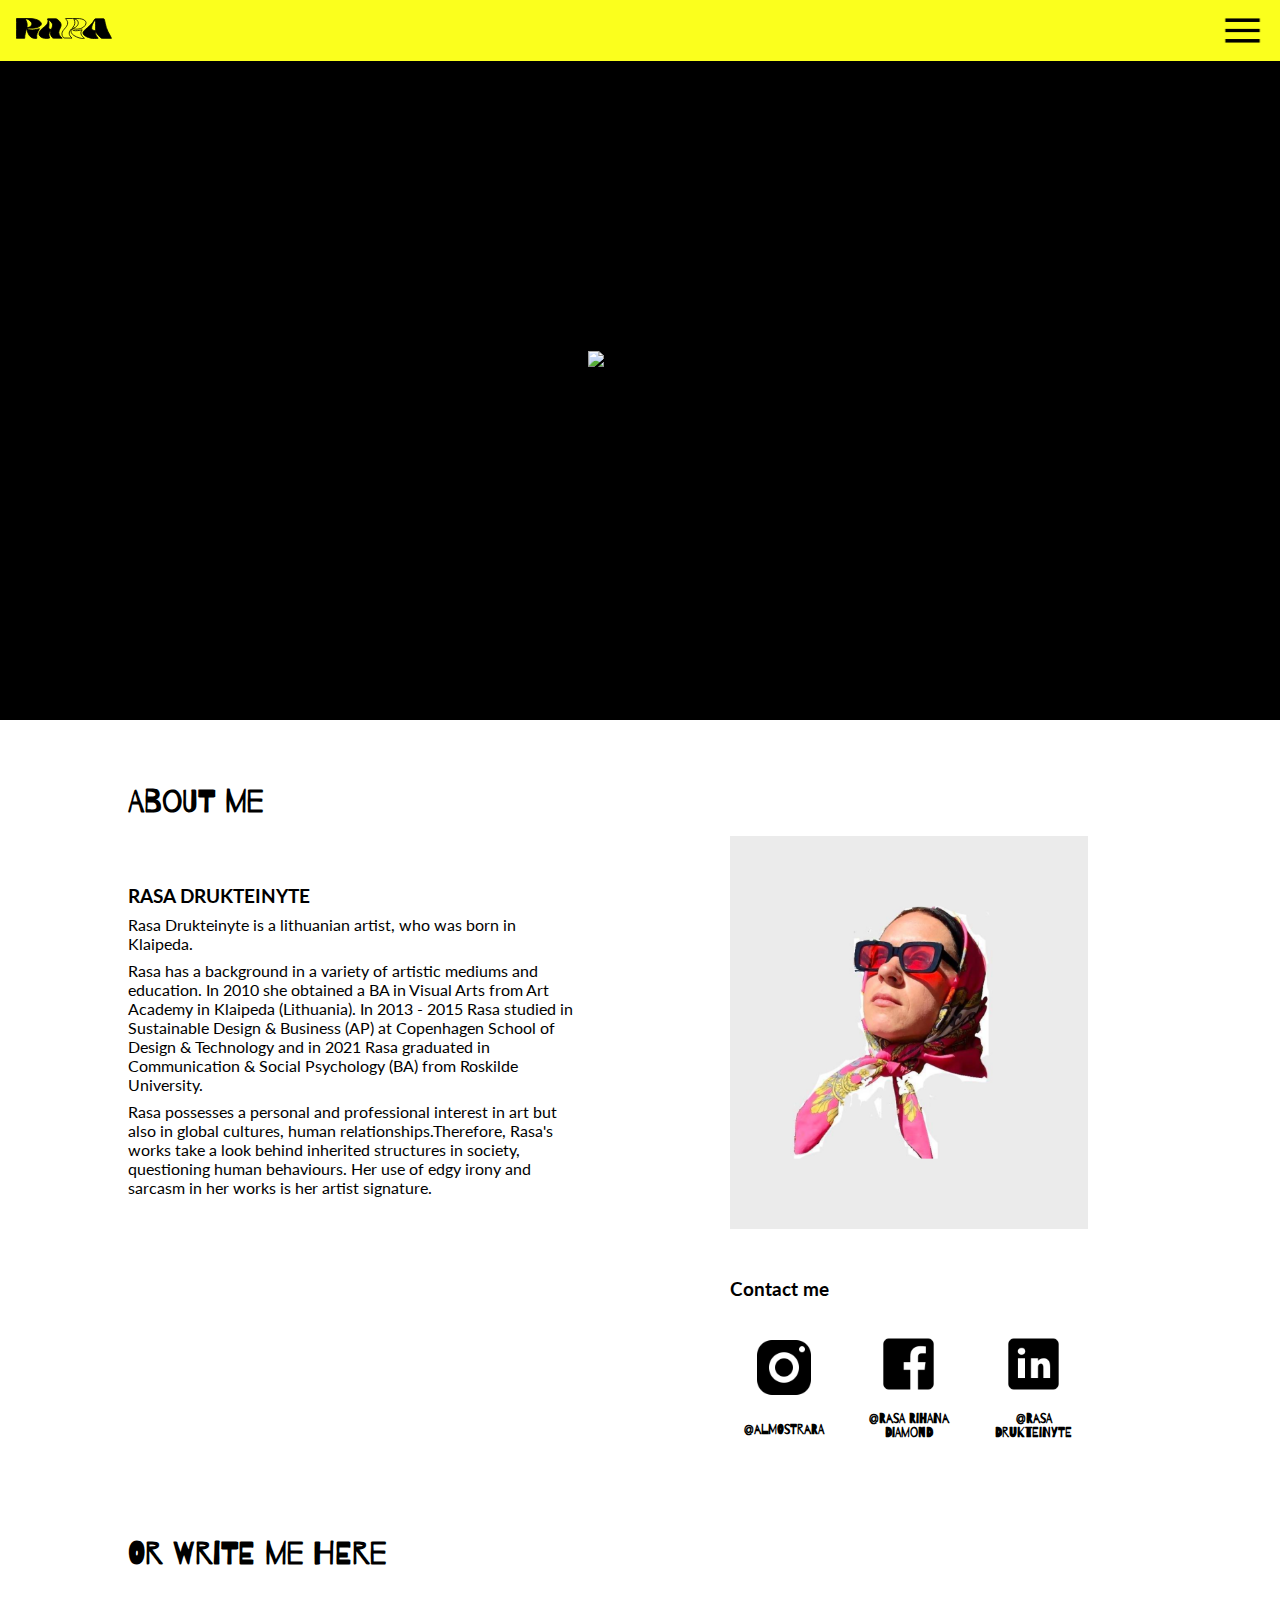
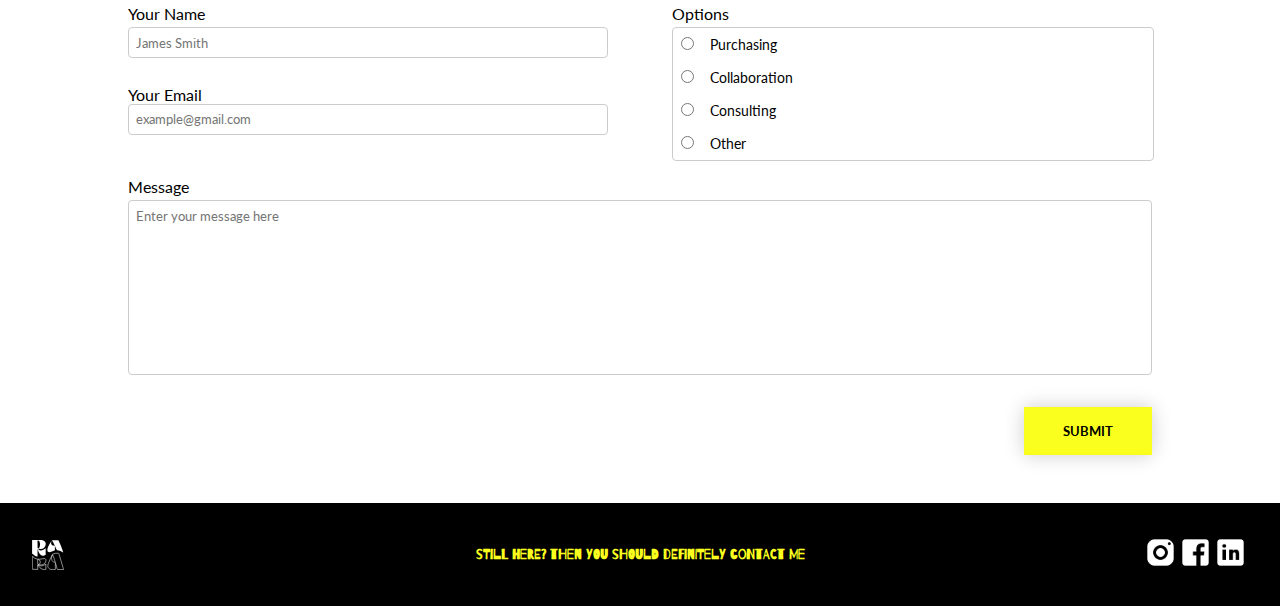
==== commit 44b0abad: "validated about.html" ====
--- a/about.html
+++ b/about.html
@@ -1,247 +1,254 @@
 <!DOCTYPE html>
 <html lang="en">
-
-<head>
-  <meta charset="UTF-8" />
-  <meta http-equiv="X-UA-Compatible" content="IE=edge" />
-  <meta name="viewport" content="width=device-width, initial-scale=1.0" />
-  <title>RARA | About Me</title>
+  <head>
+    <meta charset="UTF-8" />
+    <meta http-equiv="X-UA-Compatible" content="IE=edge" />
+    <meta name="viewport" content="width=device-width, initial-scale=1.0" />
+    <title>RARA | About Me</title>
     <meta name="description" content="Read more about Rara." />
     <meta name="ROBOTS" content="NOINDEX, NOFOLLOW" />
     <link rel="stylesheet" href="css/style.css" />
     <link rel="shortcut icon" type="image/jpg" href="images/logo/favicon.png" />
-</head>
-
-<body>
-  <header>
-    <nav class="navbar">
-      <a class="header-logo-full" href="portfolio.html"
-        ><img
-          src="images/logo/rara-logo-full-black.svg"
-          alt="header-logo-horizontal"
-      /></a>
-      <img class="menu-icon" src="images/icons/Menu.svg" alt="menu-icon" />
-    </nav>
-    <div class="burger-menu-popUp hide">
-      <img class="cross-icon" src="images/icons/cross.svg" alt="cross-icon" />
-      <img
-        class="header-logo-square"
-        src="images/logo/rara-logo-square-black.svg"
-        alt="header-logo-square"
-      />
-
-      <ul>
-        <li class="left brg-home">
-          <a href="portfolio.html">
-            <h2>Home</h2>
-          </a>
-        </li>
+  </head>
+
+  <body>
+    <header>
+      <nav class="navbar">
+        <a class="header-logo-full" href="portfolio.html"
+          ><img
+            src="images/logo/rara-logo-full-black.svg"
+            alt="header-logo-horizontal"
+        /></a>
+        <img class="menu-icon" src="images/icons/Menu.svg" alt="menu-icon" />
+      </nav>
+      <div class="burger-menu-popUp hide">
+        <img class="cross-icon" src="images/icons/cross.svg" alt="cross-icon" />
+        <img
+          class="header-logo-square"
+          src="images/logo/rara-logo-square-black.svg"
+          alt="header-logo-square"
+        />
+
+        <ul>
+          <li class="left brg-home">
+            <a href="portfolio.html">
+              <h2>Home</h2>
+            </a>
+          </li>
           <li class="left brg-portfolio">
             <a href="portfolio-list.html"><h2>Porfolio</h2></a>
-             <ul class="extended-menu">
-               <a href="portfolio-list.html">
-                 <li>See all</li>
-               </a>
-               <a href="portfolio-list.html?categories=4">
-                 <li>Illustration</li>
-               </a>
-               <a href="portfolio-list.html?categories=3">
-                 <li>Digital Art</li>
-               </a>
-               <a href="portfolio-list.html?categories=8">
-                 <li>Merchandise</li>
-               </a>
-               <a href="portfolio-list.html?categories=6">
-                 <li>Design</li>
-               </a>
-               <a href="portfolio-list.html?categories=7">
-                <li>Consulting</li>
-              </a>
-             </ul>
-          </li>
-        
-       
+            <ul class="extended-menu">
+              <li><a href="portfolio-list.html"> See all </a></li>
+              <li>
+                <a href="portfolio-list.html?categories=4"> Illustration </a>
+              </li>
+              <li>
+                <a href="portfolio-list.html?categories=3"> Digital Art </a>
+              </li>
+              <li>
+                <a href="portfolio-list.html?categories=8"> Merchandise </a>
+              </li>
+              <li><a href="portfolio-list.html?categories=6"> Design </a></li>
+              <li>
+                <a href="portfolio-list.html?categories=7"> Consulting </a>
+              </li>
+            </ul>
+          </li>
+
           <li class="right brg-shop">
-             <a href="shop.html"><h2>Shop</h2> </a>
-             <ul class="extended-menu right">
-              <a href="shop.html">
-                <li>See all</li>
-              </a>
-              <a href="shop.html?categories=4">
-                <li>Illustration</li>
-              </a>
-              <a href="shop.html?categories=3">
-                <li>Digital Art</li>
-              </a>
-              <a href="shop.html?categories=8">
-                <li>Merchandise</li>
-              </a>
-              <a href="shop.html?categories=6">
-                <li>Design</li>
-              </a>
-            </ul>
-            </li>
-       
-       
-          <li class="left brg-events"> <a href="eventlist.html"><h2>Events</h2></a>
-          <ul class="extended-menu ">
-            <a href="eventlist.html">
-              <li>See all</li>
+            <a href="shop.html"><h2>Shop</h2> </a>
+            <ul class="extended-menu right">
+              <li><a href="shop.html"> See all </a></li>
+              <li><a href="shop.html?categories=4"> Illustration </a></li>
+              <li><a href="shop.html?categories=3"> Digital Art </a></li>
+              <li><a href="shop.html?categories=8"> Merchandise </a></li>
+              <li><a href="shop.html?categories=6"> Design </a></li>
+            </ul>
+          </li>
+
+          <li class="left brg-events">
+            <a href="eventlist.html"><h2>Events</h2></a>
+            <ul class="extended-menu">
+              <li>
+                <a href="eventlist.html"> See all </a>
+              </li>
+              <li><a href="event.html?id=178"> Current </a></li>
+            </ul>
+          </li>
+
+          <li class="right brg-about">
+            <a href="about.html"><h2>About Me</h2></a>
+            <ul class="extended-menu right">
+              <li><a href="about.html"> About </a></li>
+              <li>
+                <a class="contact-link" href="about.html#contact-form">
+                  Contacts
+                </a>
+              </li>
+            </ul>
+          </li>
+
+          <li class="brg-contacts">
+            <a class="brg-menu-contacts" href="about.html#contact-form">
+              <h2>Contacts</h2>
             </a>
-            <a href="event.html?id=178">
-              <li>Current</li>
-            </a>
-          </ul>
-          </li>
-        
-        
-          <li class="right brg-about"><a href="about.html"><h2>About Me</h2></a>
-          <ul class="extended-menu right">
-            <a href="about.html">
-              <li>About</li>
-            </a>
-            <a class="contact-link" href="about.html#contact-form">
-              <li>Contacts</li>
-            </a>
-          </ul>
-          </li>
-        
-         <li class="brg-contacts"><a class="brg-menu-contacts" href="#">
-         <h2>Contacts</h2>
-        </a></li>
+          </li>
+        </ul>
+      </div>
+    </header>
+    <main class="main-about-page">
+      <div class="welcome-about-bg">
+        <div class="container-welcome-img">
+          <img
+            class="about-welcome-img"
+            src="images/raras-welcome-universe.png"
+            alt="welcome-img"
+          />
+        </div>
+      </div>
+
+      <div id="about_description">
+        <h2>About me</h2>
+
+        <img class="rara-img" src="images/rasa-profile-picture.png" alt="" />
+        <!-- <img /> -->
+
+        <div class="description-text">
+          <h3>RASA DRUKTEINYTE</h3>
+          <p>
+            Rasa Drukteinyte is a lithuanian artist, who was born in Klaipeda.
+          </p>
+          <p>
+            Rasa has a background in a variety of artistic mediums and
+            education. In 2010 she obtained a BA in Visual Arts from Art Academy
+            in Klaipeda (Lithuania). In 2013 - 2015 Rasa studied in Sustainable
+            Design & Business (AP) at Copenhagen School of Design & Technology
+            and in 2021 Rasa graduated in Communication & Social Psychology (BA)
+            from Roskilde University.
+          </p>
+          <p>
+            Rasa possesses a personal and professional interest in art but also
+            in global cultures, human relationships.Therefore, Rasa's works take
+            a look behind inherited structures in society, questioning human
+            behaviours. Her use of edgy irony and sarcasm in her works is her
+            artist signature.
+          </p>
+        </div>
+        <div id="about_contacts">
+          <h3>Contact me</h3>
+          <div class="about_contacts_Some">
+            <div class="container-SoMe">
+              <img class="icon-img" src="assets/instagram-blk.svg" alt="" />
+              <h6 class="txt">@almostRARA</h6>
+            </div>
+
+            <div class="container-SoMe">
+              <img class="icon-img" src="assets/facebook-blk.svg" alt="" />
+              <h6 class="txt">@Rasa Rihana Diamond</h6>
+            </div>
+
+            <div class="container-SoMe">
+              <img class="icon-img" src="assets/linkedIn-blk.svg" alt="" />
+              <h6 class="txt">@Rasa Drukteinyte</h6>
+            </div>
+          </div>
+        </div>
+      </div>
+
+      <div id="contact-form" class="form-container">
+        <h2>Or write me here</h2>
+        <form class="form-about-page" action="#" method="get">
+          <div class="form-name-contact">
+            <label for="name">Your Name</label>
+            <input
+              name="name"
+              type="text"
+              id="name"
+              placeholder="James Smith "
+            />
+          </div>
+
+          <div class="form-email-contact">
+            <label for="contact">Your Email</label>
+            <input
+              name="contact"
+              type="text"
+              id="contact"
+              placeholder="example@gmail.com"
+            />
+          </div>
+
+          <div class="form-option">
+            <p>Options</p>
+            <div class="form-option-box">
+              <div class="radio-button-option">
+                <label for="option-pur"></label>
+                <input name="radio" type="radio" id="option-pur" />Purchasing
+              </div>
+
+              <div class="radio-button-option">
+                <label for="option-collab"></label>
+                <input
+                  name="radio"
+                  type="radio"
+                  id="option-collab"
+                />Collaboration
+              </div>
+
+              <div class="radio-button-option">
+                <label for="option-cons"></label>
+                <input name="radio" type="radio" id="option-cons" />Consulting
+              </div>
+              <div class="radio-button-option">
+                <label for="option-other"></label>
+                <input name="radio" type="radio" id="option-other" />Other
+              </div>
+            </div>
+          </div>
+
+          <div class="form-message">
+            <label for="message">Message</label>
+            <textarea
+              name="message"
+              id="message"
+              cols="30"
+              rows="10"
+              placeholder="Enter your message here"
+            ></textarea>
+          </div>
+
+          <div class="row">
+            <input class="yellow-button" type="submit" value="Submit" />
+          </div>
+        </form>
+      </div>
+    </main>
+    <footer>
+      <img id="FTlogo" src="assets/logo-square-white.svg" alt="Logo-white" />
+
+      <h5>still here? then you shouLd DEFINITELY contact me</h5>
+
+      <ul id="footer-SoMe">
+        <li id="FTinstagram">
+          <a href="https://www.instagram.com/almostrara/" target="_blank"
+            ><img src="assets/Instagram.svg" alt="instagram-icon"
+          /></a>
+        </li>
+        <li id="FTfacebook">
+          <a href="https://www.facebook.com/rasa.drukteinyte.7" target="_blank"
+            ><img src="assets/Facebook.svg" alt="facebook-icon"
+          /></a>
+        </li>
+        <li id="FTlinkedin">
+          <a
+            href="https://www.linkedin.com/in/rasa-drukteinyte-70316b74/"
+            target="_blank"
+            ><img src="assets/LinkedIn.svg" alt="linkedin-icon"
+          /></a>
+        </li>
       </ul>
-    </div>
-  </header>
-  <main class="main-about-page">
-    
-    <div class="welcome-about-bg">
-      <div class="container-welcome-img"><img class="about-welcome-img" src="images/Group 47 2.png" alt="welcome-img"></div>
-    </div>
-
-    <div id="about_description">
-      <h2>About me</h2>
-      
-      <img class="rara-img" src="images/rasa-profile-picture.png" alt="">
-      <!-- <img /> -->
-     
-      <div class="description-text"> 
-        <h3>RASA DRUKTEINYTE</h3>
-      <p>
-        Rasa Drukteinyte is a lithuanian artist, who was born in Klaipeda.
-      </p>
-      <p>
-        Rasa has a background in a variety of artistic mediums and education. In 2010 she obtained a BA in Visual Arts
-        from Art Academy in Klaipeda (Lithuania). In 2013 - 2015 Rasa studied in Sustainable Design & Business (AP) at
-        Copenhagen School of Design & Technology and in 2021 Rasa graduated in Communication & Social Psychology (BA)
-        from Roskilde University.</p>
-      <p>
-        Rasa possesses a personal and professional interest in art but also in global cultures, human
-        relationships.Therefore, Rasa's works take a look behind inherited structures in society, questioning human
-        behaviours. Her use of edgy irony and sarcasm in her works is her artist signature.
-
-      </p>
-    </div>
-      <div id="about_contacts">
-      <h3>Contact me</h3>
-<div class="about_contacts_Some">
-      <div class="container-SoMe">
-        <img class="icon-img" src="assets/instagram-blk.svg" alt="">
-        <h6 class="txt">@almostRARA</h6>
-      </div>
-
-      <div class="container-SoMe">
-        <img class="icon-img" src="assets/facebook-blk.svg" alt="">
-        <h6 class="txt">@Rasa Rihana Diamond</h6>
-      </div>
-
-      <div class="container-SoMe">
-        <img class="icon-img" src="assets/linkedIn-blk.svg" alt="">
-        <h6 class="txt">@Rasa Drukteinyte</h6>
-      </div>
-    </div>
-    </div>
-    </div>
-
-   
-    
-  
-    <div id="contact-form" class="form-container">
-      <h2>Or write me here</h2>
-      <form class="form-about-page" action="#" method="get">
-        <div class="form-name-contact">
-          <label for="name">Your Name</label>
-          <input name="name" type="text" id="name" placeholder="James Smith ">
-        </div>
-        <div class="form-name-contact">
-          <label for="contact">Your Email</label>
-          <input name="contact" type="text" id="contact" placeholder="example@gmail.com">
-        </div>
-        <div class="form-option">
-          <p>Options</p>
-          <div class="form-option-box">
-            <div class="radio-button-option">
-              <label for="option"></label>
-              <input name="radio" type="radio" id="option">Purchasing
-            </div>
-          <div class="radio-button-option">
-            <label for="option"></label>
-            <input name="radio" type="radio" id="option">Collaboration
-          </div>
-          <div class="radio-button-option">
-            <label for="option"></label>
-            <input name="radio" type="radio" id="option">Consulting
-          </div>
-          <div class="radio-button-option">
-            <label for="option"></label>
-            <input name="radio" type="radio" id="option">Other
-          </div>
-        </div>
-        
-        <div class="form-message">
-          <label for="message">Message</label>
-          <textarea name="message" id="message" cols="30" rows="10" placeholder="Enter your message here"></textarea>
-        </div>
-        <div class="row">
-          <input class="yellow-button" type="submit" value="Submit">
-        </div>
-      </form>
-
-  </main>
-  <footer>
-    <img id="FTlogo" src="assets/logo-square-white.svg" alt="Logo-white" />
-
-    <h5>still here? then you shouLd DEFINITELY contact me</h5>
-
-    <ul id="footer-SoMe">
-      <li id="FTmail">
-        <a href="#"><img src="assets/Mail.svg" alt="mail-icon" /></a>
-      </li>
-      <li id="FTinstagram">
-        <a href="https://www.instagram.com/almostrara/" target="_blank"
-          ><img src="assets/Instagram.svg" alt="instagram-icon"
-        /></a>
-      </li>
-      <li id="FTfacebook">
-        <a href="https://www.facebook.com/rasa.drukteinyte.7" target="_blank"
-          ><img src="assets/Facebook.svg" alt="facebook-icon"
-        /></a>
-      </li>
-      <li id="FTlinkedin">
-        <a
-          href="https://www.linkedin.com/in/rasa-drukteinyte-70316b74/"
-          target="_blank"
-          ><img src="assets/LinkedIn.svg" alt="linkedin-icon"
-        /></a>
-      </li>
-    </ul>
-  </footer>
-
-  <script src="main.js"></script>
-</body>
-
+    </footer>
+
+    <script src="javascript/main.js"></script>
+  </body>
 </html>
-<script src="javascript/main.js"></script>
-
-</body>
-
-</html>--- a/css/style.css
+++ b/css/style.css
@@ -49,6 +49,8 @@
 
 .menu-icon {
   justify-self: right;
+  grid-column: 3/3;
+  grid-row: 1/2;
 }
 
 .burger-menu-popUp {
@@ -97,6 +99,115 @@
 .cross-icon {
   justify-self: right;
 }
+
+/* SHOP NAVBAR */
+
+.shop-navbar {
+  padding: 0 calc(var(--half-margin) / 2);
+  display: grid;
+  grid-template-columns: repeat(3, 1fr);
+  align-items: center;
+  z-index: 5;
+  width: calc(100% - var(--half-margin));
+  background-color: var(--accent-color);
+  box-shadow: var(--shadow);
+  overflow: visible;
+  position: fixed;
+}
+
+.shop-navbar a {
+  display: block;
+  width: 6rem;
+  grid-column: 2/3;
+  justify-self: center;
+}
+
+.cart-icon {
+  justify-self: right;
+  height: 60%;
+  grid-column: 3/3;
+  grid-row: 1/2;
+  margin-right: var(--double-margin);
+}
+
+/* ----------- SHOP NAVBAR CART DROPDOWN -----------*/
+
+.cart-drop-down {
+  background-color: var(--bg-color);
+  margin-top: var(--margin);
+  display: grid;
+  max-width: 100%;
+  justify-items: center;
+
+  position: fixed;
+  z-index: 4;
+  box-shadow: 0 0 5px rgba(0, 0, 0, 0.2);
+}
+
+.cart-container {
+  margin: var(--margin);
+  max-width: 100%;
+}
+
+.cart-drop-down h1 {
+  font-family: var(--header-font);
+  margin-top: var(--half-margin);
+  margin-bottom: var(--margin);
+}
+
+.cart-drop-down h4 {
+  font-family: var(--text-font);
+  font-weight: normal;
+  text-transform: uppercase;
+}
+
+.cart-drop-down h3 {
+  text-transform: uppercase;
+}
+
+.cart-buttons {
+  margin-top: var(--margin);
+  display: flex;
+  flex-direction: row;
+  width: 100%;
+  justify-content: space-between;
+  gap: var(--margin);
+  justify-content: center;
+}
+
+.cart-button {
+  align-self: center;
+  font-family: var(--text-font);
+  font-weight: bold;
+  font-size: 0.85rem;
+  color: var(--primary-color);
+  background-color: var(--accent-color);
+  text-align: center;
+  text-decoration: none;
+  text-transform: uppercase;
+  box-shadow: var(--shadow);
+  padding-inline: var(--half-margin);
+  padding-top: var(--half-margin);
+  padding-bottom: var(--half-margin);
+}
+
+.cart-button:hover {
+  background-image: url(../images/icons/hover-effects/Hover-effect-rectangualr-black.svg);
+  background-size: 8rem;
+  background-repeat: no-repeat;
+  background-position: center;
+}
+
+.cart-button:active {
+  background-image: url(../images/icons/hover-effects/Hover-effect-rectangualr-yellow.svg);
+  background-size: 8rem;
+  background-repeat: no-repeat;
+  background-position: center;
+
+  color: var(--accent-color);
+  background-color: var(--primary-color);
+}
+
 /*---------- FOOTER ----------*/
 footer {
   background-color: var(--primary-color);
@@ -209,6 +320,7 @@
   padding-bottom: var(--half-margin);
   margin: var(--half-margin);
   box-shadow: var(--shadow);
+  border: none;
 }
 
 .yellow-button:hover {
@@ -247,6 +359,12 @@
 /*---------- SIDE ARROW ----------*/
 .back-arrow {
   margin-bottom: var(--half-margin);
+  margin-top: var(--half-margin);
+  display: flex;
+  align-items: center;
+  gap: var(--half-margin);
+  text-decoration: none;
+  color: var(--primary-color);
 }
 
 .side-arrow {
@@ -290,17 +408,16 @@
 }
 
 .categories-drop-down li {
+  aspect-ratio: 2.5/1;
+}
+.categories-drop-down a {
   width: 100%;
-}
-
-.categories-drop-down a {
   text-decoration: none;
   color: var(--primary-color);
   font-family: var(--text-font);
-  aspect-ratio: 2.5/1;
-}
-
-.categories-drop-down a:hover {
+}
+
+.categories-drop-down li:hover {
   background-image: url(../images/icons/hover-effects/Hover-effect-line-black.svg);
   background-size: contain;
   background-repeat: no-repeat;
@@ -358,20 +475,52 @@
 }
 
 .portfolio-video-container {
-  background-image: url(../images/placeholder-image.jpg);
+  background-color: var(--color4);
   aspect-ratio: 9/16;
-  height: 100%;
+  height: 100vh;
   width: 100%;
   background-size: cover;
-  background-position: center;
+  background-position: bottom;
   background-repeat: no-repeat;
   position: relative;
   display: grid;
-}
-
-.portfolio-video-container a {
+  overflow: hidden;
+}
+
+.portfolio-video-container video {
+  width: 100%;
+  position: absolute;
+  object-fit: contain;
+}
+
+.icons {
   justify-self: center;
   align-self: end;
+  z-index: 2;
+  width: 100%;
+  display: grid;
+  grid-template-columns: 1fr 1fr 1fr;
+}
+
+.icons img {
+  width: 45px;
+  grid-column: 3/4;
+  grid-row: 1/2;
+  justify-self: end;
+  align-self: center;
+  margin-right: var(--half-margin);
+  opacity: 70%;
+}
+
+.icons img:hover {
+  cursor: pointer;
+}
+
+.icons a {
+  grid-column: 2/3;
+  grid-row: 1/2;
+  align-self: center;
+  justify-self: center;
 }
 
 .portfolio-feature-container {
@@ -429,7 +578,12 @@
   grid-template-columns: 1fr;
   justify-items: center;
 }
-
+.portfolio-instagram-container div {
+  margin-top: var(--margin);
+  display: flex;
+  gap: var(--half-margin);
+  flex-direction: column;
+}
 .portfolio-instagram-container h4 {
   margin-top: var(--half-margin);
 }
@@ -452,12 +606,19 @@
   background-size: cover;
   background-position: center;
 }
-.portfolio-instagram-container img {
+
+.instagram-post {
+  display: block;
   aspect-ratio: 1/1;
-  object-fit: cover;
-  margin-top: var(--half-margin);
-}
-
+  align-self: center;
+}
+.instagram-post img {
+  aspect-ratio: 1/1;
+  max-width: 100%;
+}
+.instagram-post img:hover {
+  filter: opacity(50%);
+}
 /*---------- PORTFOLIO - LIST ----------*/
 
 .main-portfolio-list {
@@ -622,7 +783,7 @@
 #about_description > p {
   padding-top: 0.5rem;
   padding-bottom: 0.5rem;
-  text-align: justify; 
+  text-align: justify;
   font-size: 1.2rem;
 }
 
@@ -671,7 +832,8 @@
   margin: var(--margin);
 }
 
-.form-name-contact {
+.form-name-contact,
+.form-email-contact {
   font-family: var(--text-font);
   gap: 0.25rem;
   /* gap to make space between field name and field */
@@ -908,6 +1070,7 @@
   font-family: var(--text-font);
   font-size: 1.2rem;
 }
+
 .product-card {
   display: grid;
   grid-template-columns: 2fr 1fr;
@@ -996,13 +1159,10 @@
   gap: var(--half-margin);
   justify-items: left;
 }
-.shop-product main a:last-of-type {
-  justify-self: center;
-}
 
 /*---------- SHOP PURCHASE ----------*/
 .p-flow-main {
-  margin: var(--margin);
+  margin: var(--double-margin);
 }
 
 .body-background {
@@ -1016,32 +1176,33 @@
   text-align: center;
 }
 
-.back-arrow {
-  margin-bottom: var(--half-margin);
-  justify-self: left;
-}
-
 /* Order basket overview */
 
 .order-container {
   margin: var(--half-margin);
+  margin-bottom: var(--margin);
   display: grid;
 }
 
 .order-image {
   aspect-ratio: 1/1;
   object-fit: cover;
+  box-shadow: 0 0 5px rgba(0, 0, 0, 0.2);
 }
 
 .order-card {
   display: grid;
-}
-
+  grid-template-columns: 2fr 1fr;
+}
+.close-cart {
+  justify-self: end;
+}
 .order-details {
   display: grid;
   grid-template-columns: 1fr 2fr 0.5fr;
   gap: var(--half-margin);
   align-items: center;
+  grid-column: 1/3;
 }
 
 .order-container h4 {
@@ -1060,6 +1221,7 @@
 
 .order-price {
   justify-self: end;
+  grid-column: 1/3;
 }
 
 .shipping-info {
@@ -1099,6 +1261,102 @@
   justify-self: end;
 }
 
+/*---------- PURCHASE FLOW STEPS ----------- */
+
+.step-indicator {
+  display: flex;
+  flex-direction: column;
+  gap: var(--half-margin);
+  margin: var(--half-margin);
+  width: 90%;
+  text-align: center;
+}
+
+.step-1,
+.step-2,
+.step-3 {
+  margin-bottom: var(--half-margin);
+  width: 100%;
+  background-color: var(--bg-color);
+}
+
+.step-4 {
+  margin: 0;
+  /* background-color: var(--color5); */
+  background-color: var(--bg-color);
+}
+
+.thank-you-container {
+  margin: var(--margin);
+  margin-bottom: var(--double-margin);
+  margin-top: var(--double-margin);
+  text-align: center;
+}
+
+.payment-approved {
+  display: grid;
+  grid-template-columns: 8fr 1fr;
+  margin: var(--double-margin);
+  align-items: center;
+}
+
+/* .payment-approved img {
+  width: 80%;
+} */
+
+/* FORM FIELDS */
+
+.labelStyle {
+  font-family: var(--text-font);
+  margin-bottom: 0.25rem;
+}
+
+.form-purchase-flow {
+  margin: var(--half-margin);
+}
+
+input[id="postcode"],
+input[id="expdate"],
+input[id="cvc"] {
+  width: 30%;
+}
+
+.fields {
+  display: flex;
+  flex-direction: column;
+  margin: var(--half-margin);
+}
+
+.buttons-purchase-form {
+  display: flex;
+  justify-content: space-between;
+  margin: var(--half-margin);
+}
+
+.buttons-purchase-form .yellow-button {
+  box-shadow: 0 0 5px rgba(0, 0, 0, 0.2);
+}
+
+.overview-billing {
+  margin: var(--margin);
+  display: grid;
+  grid-template-columns: 1fr 1fr;
+  gap: var(--margin);
+}
+
+.overview-billing p {
+  color: var(--color4);
+  font-size: 90%;
+}
+
+.overview-billing h3 {
+  font-size: 100%;
+}
+
+.payment-method {
+  width: 50px;
+}
+
 /*---------- MEDIA QUERIES ----------*/
 
 /*----tablet screen size----*/
@@ -1130,6 +1388,17 @@
   .burger-menu-popUp h2 {
     font-size: 1.2rem;
   }
+  .shop-navbar a {
+    grid-column: 1/2;
+    justify-self: left;
+  }
+
+  /*shop navigation*/
+  .cart-drop-down {
+    width: 50%;
+    justify-self: flex-end;
+    border-end-start-radius: 0.3rem;
+  }
 
   /*------- footer -------*/
   footer {
@@ -1160,6 +1429,9 @@
   main {
     margin-top: calc(var(--margin) * 3);
   }
+  .back-arrow {
+    margin-bottom: var(--margin);
+  }
   /*------- index page -------*/
   .index-body {
     display: grid;
@@ -1201,7 +1473,9 @@
     gap: calc(var(--double-margin) + var(--margin));
   }
   .portfolio-video-container {
-    aspect-ratio: 3/4;
+    aspect-ratio: 16/9;
+    height: auto;
+    margin-top: 3rem;
   }
 
   .portfolio-feature-container {
@@ -1227,7 +1501,7 @@
   }
 
   .portfolio-instagram-container div {
-    display: flex;
+    flex-direction: row;
     gap: var(--half-margin);
   }
 
@@ -1269,6 +1543,115 @@
     margin-top: var(--margin);
   }
 
+  .welcome-about-bg {
+    aspect-ratio: 4/3;
+  }
+
+  /*------- about page -------*/
+  .rara-img {
+    height: 100%;
+    grid-column: 2/3;
+    grid-row: 2/3;
+    object-fit: cover;
+  }
+  #about_description {
+    margin: var(--double-margin);
+    display: grid;
+    grid-template-columns: 1fr 1fr;
+    column-gap: var(--margin);
+  }
+  #about_description h2 {
+    grid-column: 1/4;
+  }
+
+  #about_description h3,
+  #about_description h4,
+  #about_description p {
+    grid-column: 1/2;
+  }
+  .description-text {
+    grid-row: 2/4;
+    display: grid;
+    gap: calc(var(--half-margin) / 2);
+  }
+  #about_description > p {
+    padding-top: 0.5rem;
+    padding-bottom: 0.5rem;
+    text-align: justify;
+  }
+
+  #about_description > h2,
+  #about_contacts > h2,
+  .form-container > h2 {
+    text-align: left;
+    margin-bottom: var(--half-margin);
+  }
+  #about_description > h3 {
+    margin: 0;
+    margin-bottom: var(--half-margin);
+  }
+
+  #about_contacts {
+    grid-row: 3/4;
+    grid-column: 2/3;
+    margin-top: var(--margin);
+    gap: var(--half-margin);
+    align-self: center;
+  }
+
+  .about_contacts_Some {
+    display: grid;
+    grid-template-columns: repeat(3, 1fr);
+    gap: var(--half-margin);
+  }
+  .container-SoMe {
+    display: grid;
+    justify-items: center;
+  }
+  .icon-img {
+    max-height: 70%;
+  }
+  .txt {
+    text-align: center;
+    font-family: var(--header-font);
+    font-size: 0.8rem;
+    height: auto;
+  }
+
+  /* form */
+  .form-container {
+    width: 80%;
+    margin-inline: var(--double-margin);
+  }
+  .form-about-page {
+    margin: var(--margin) 0;
+    display: grid;
+    grid-template-columns: 1fr 1fr;
+    gap: var(--half-margin) var(--double-margin);
+  }
+  .form-name-contact {
+    grid-column: 1/2;
+    margin: 0;
+  }
+
+  .form-email-contact {
+    grid-column: 1/2;
+    grid-row: 2/3;
+  }
+  .form-option {
+    grid-column: 2/3;
+    grid-row: 1/3;
+  }
+  .form-option-box {
+    margin: 0;
+  }
+  .form-message {
+    grid-column: 1/3;
+    grid-row: 3/4;
+  }
+  .row {
+    grid-column: 2/3;
+  }
   /*------- event list -------*/
   #event-list main {
     margin-inline: var(--double-margin);
@@ -1345,11 +1728,6 @@
     gap: var(--half-margin);
   }
 
-  .back-arrow {
-    margin: 0;
-    margin-bottom: var(--margin);
-  }
-
   #event-page h1,
   #event-page h3 {
     margin-left: 0;
@@ -1397,7 +1775,7 @@
   }
 
   /*------- shop page -------*/
-  .artwork-image {
+  .product-image {
     max-width: 100%;
     aspect-ratio: 1/1;
     object-fit: cover;
@@ -1412,9 +1790,19 @@
     justify-items: left;
   }
 
-  .shop-product main a:last-of-type {
-    justify-self: right;
-    margin-inline: 0;
+  /*------- shop purchase page-------*/
+  .p-flow-main {
+    margin-inline: calc(var(--half-margin) + var(--double-margin));
+    margin-top: calc(var(--half-margin) + var(--double-margin));
+  }
+
+  .p-flow-main .yellow-button {
+    padding-inline: var(--margin);
+    padding-top: var(--half-margin);
+    padding-bottom: var(--half-margin);
+  }
+  .buttons-purchase-form {
+    justify-content: space-evenly;
   }
 }
 
@@ -1456,6 +1844,7 @@
     display: grid;
     justify-items: end;
     justify-self: right;
+    text-align: right;
   }
   .left {
     grid-column: 1/2;
@@ -1480,6 +1869,20 @@
     display: none;
   }
 
+  /*shop navigation*/
+  .cart-drop-down {
+    width: 35%;
+    justify-self: flex-end;
+  }
+  .cart-drop-down h3 {
+    font-size: 1rem;
+  }
+  .cart-drop-down h4 {
+    font-size: 0.8rem;
+  }
+  .cart-drop-down a {
+    font-size: 0.8rem;
+  }
   /*------- general -------*/
   p {
     font-size: 1rem;
@@ -1511,6 +1914,7 @@
   }
   .portfolio-video-container {
     aspect-ratio: 18/9;
+    height: calc(100vh - 3rem);
   }
   .portfolio-feature-container,
   .portfolio-events-container {
@@ -1555,9 +1959,7 @@
     margin: 0 calc(var(--double-margin) * 2);
     margin-bottom: calc(var(--double-margin) + var(--margin));
   }
-  .portfolio-instagram-container img {
-    margin-top: var(--margin);
-  }
+
   .portfolio-instagram-container div {
     gap: var(--margin);
   }
@@ -1571,6 +1973,7 @@
     margin-bottom: var(--margin);
     gap: var(--margin);
   }
+
   .porfolio-list-container {
     columns: 4;
     column-gap: var(--double-margin);
@@ -1579,6 +1982,12 @@
   .portfolio-list-card {
     page-break-inside: avoid;
   }
+  .portfolio-list-category {
+    font-size: 0.8rem;
+  }
+  .portfolio-list-title {
+    font-size: 1.5rem;
+  }
 
   /*------- portfolio artwork -------*/
   .main-portfolio-artwork {
@@ -1589,8 +1998,6 @@
   }
   .main-portfolio-artwork .back-arrow {
     grid-column: 2/3;
-    margin: 0;
-    margin-top: var(--half-margin);
   }
   .artwork-container {
     margin: 0;
@@ -1600,7 +2007,7 @@
   }
   .artwork-container .artwork-image {
     width: 100%;
-    margin-top: -4rem;
+    margin-top: -6rem;
     aspect-ratio: 185/ 220;
     object-fit: cover;
     object-position: top;
@@ -1700,7 +2107,7 @@
   }
 
   /*------- shop page -------*/
-  .artwork-image {
+  .product-image {
     margin: 0;
     grid-column: 1/2;
     grid-row: 1/7;
@@ -1711,7 +2118,7 @@
   .shop-product main {
     gap: var(--half-margin) var(--double-margin);
     margin: 0;
-    margin-top: 3.7rem;
+    margin-top: 3rem;
     margin-right: var(--double-margin);
     grid-template-columns: 1fr 1fr;
   }
@@ -1719,12 +2126,51 @@
   .shop-product .side-arrow {
     margin-top: var(--half-margin);
   }
-  .shop-product main a:last-of-type {
-    justify-self: right;
-    margin-inline: 0;
+
+  .product-category {
+    align-self: flex-end;
+  }
+  .product-title {
+    align-self: flex-start;
+  }
+
+  .buy-button {
+    align-self: flex-start;
+    margin-left: 0;
+  }
+
+  /*------- shop purchase page-------*/
+  .p-flow-main {
+    grid-template-columns: 1fr 1fr;
+    column-gap: var(--margin);
+    row-gap: var(--half-margin);
+  }
+  .purchase-h1 {
+    grid-column: 1/2;
+    grid-row: 1/2;
+  }
+  .step-indicator {
+    grid-row: 1/2;
+  }
+  .order-indicator-step4 {
+    grid-column: 1/3;
+    justify-self: center;
+    width: 50%;
+  }
+  .order-container {
+    grid-column: 1/2;
+    grid-row: 2/4;
     align-self: center;
   }
-  .shop-product main h2 {
+  .step-1,
+  .step-2,
+  .step-3 {
+    grid-column: 2/3;
+  }
+  .step-4 {
+    grid-column: 1/3;
+    grid-row: 2/4;
+    justify-self: center;
     align-self: center;
   }
 }
@@ -1748,4 +2194,14 @@
     width: 80%;
     justify-self: end;
   }
-}
+
+  /*------- shop purchase page-------*/
+  .p-flow-main {
+    margin-inline: calc(var(--margin) + var(--double-margin));
+    margin-top: calc(var(--double-margin) + var(--double-margin));
+    margin-bottom: calc(var(--margin) + var(--double-margin));
+    grid-template-columns: 1fr 1fr;
+    column-gap: calc(var(--half-margin) + var(--double-margin));
+    row-gap: var(--half-margin);
+  }
+}
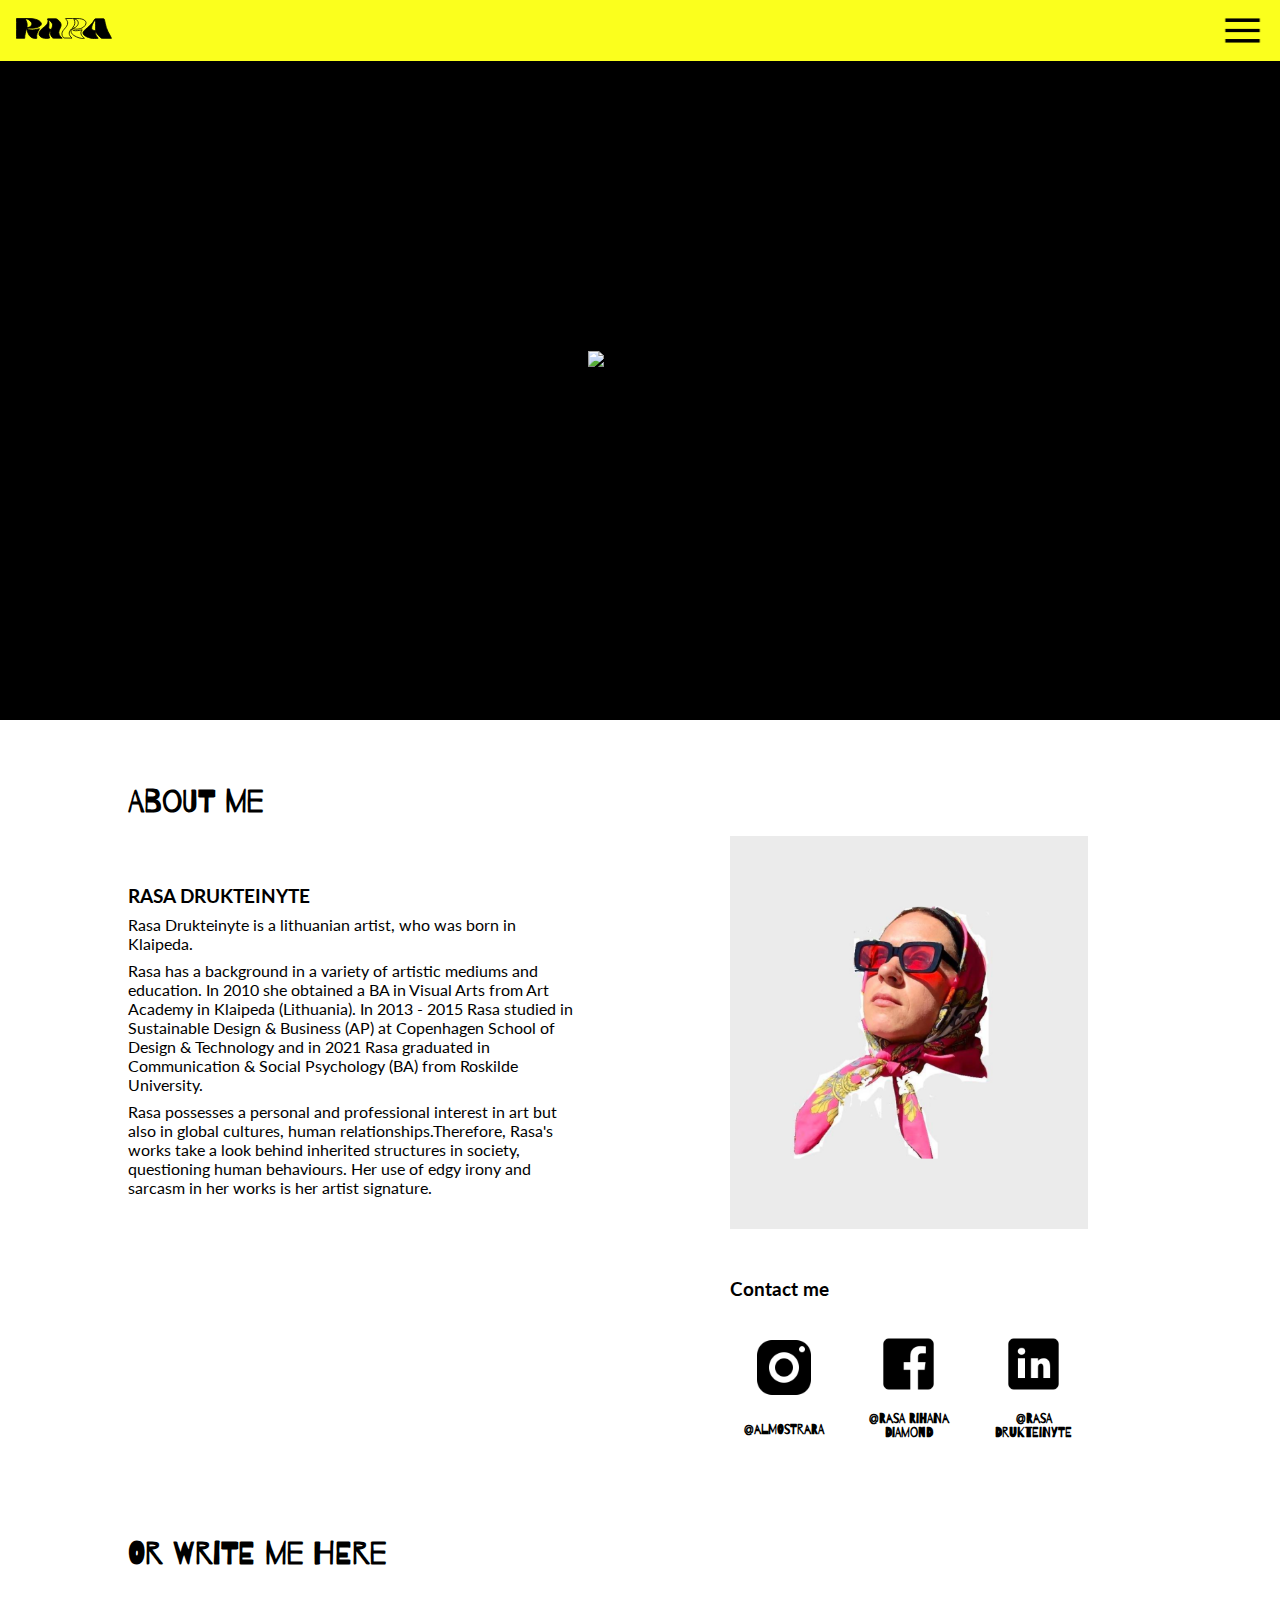
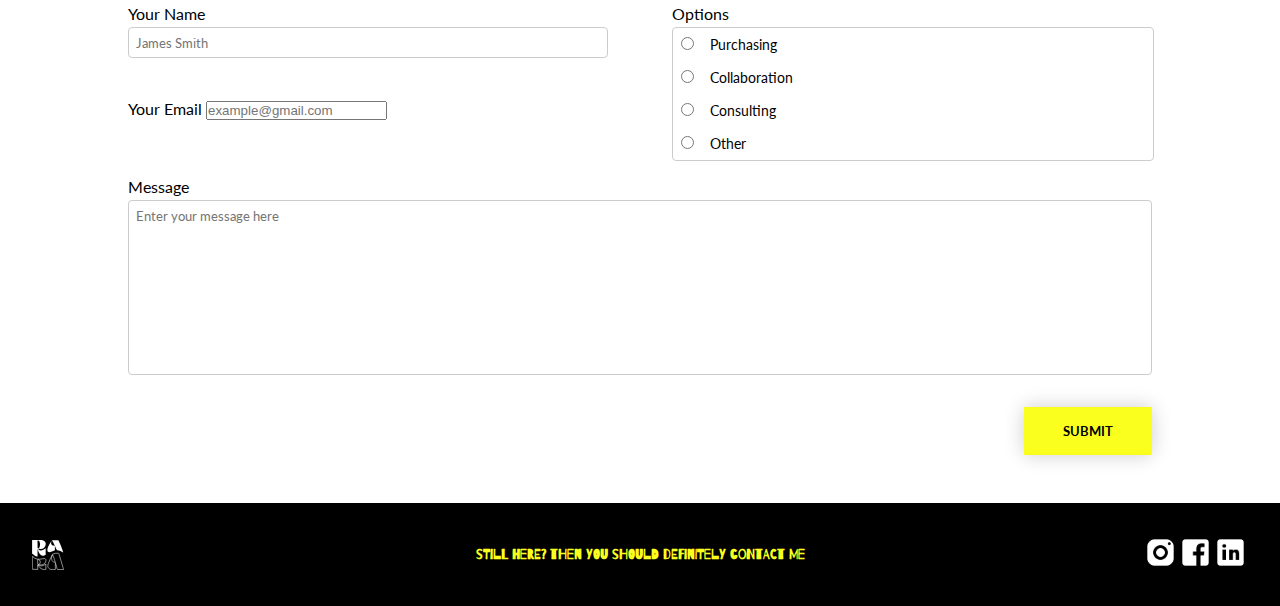
==== commit de52f467: "form type fixes" ====
--- a/about.html
+++ b/about.html
@@ -172,7 +172,7 @@
             <label for="contact">Your Email</label>
             <input
               name="contact"
-              type="text"
+              type="email"
               id="contact"
               placeholder="example@gmail.com"
             />
